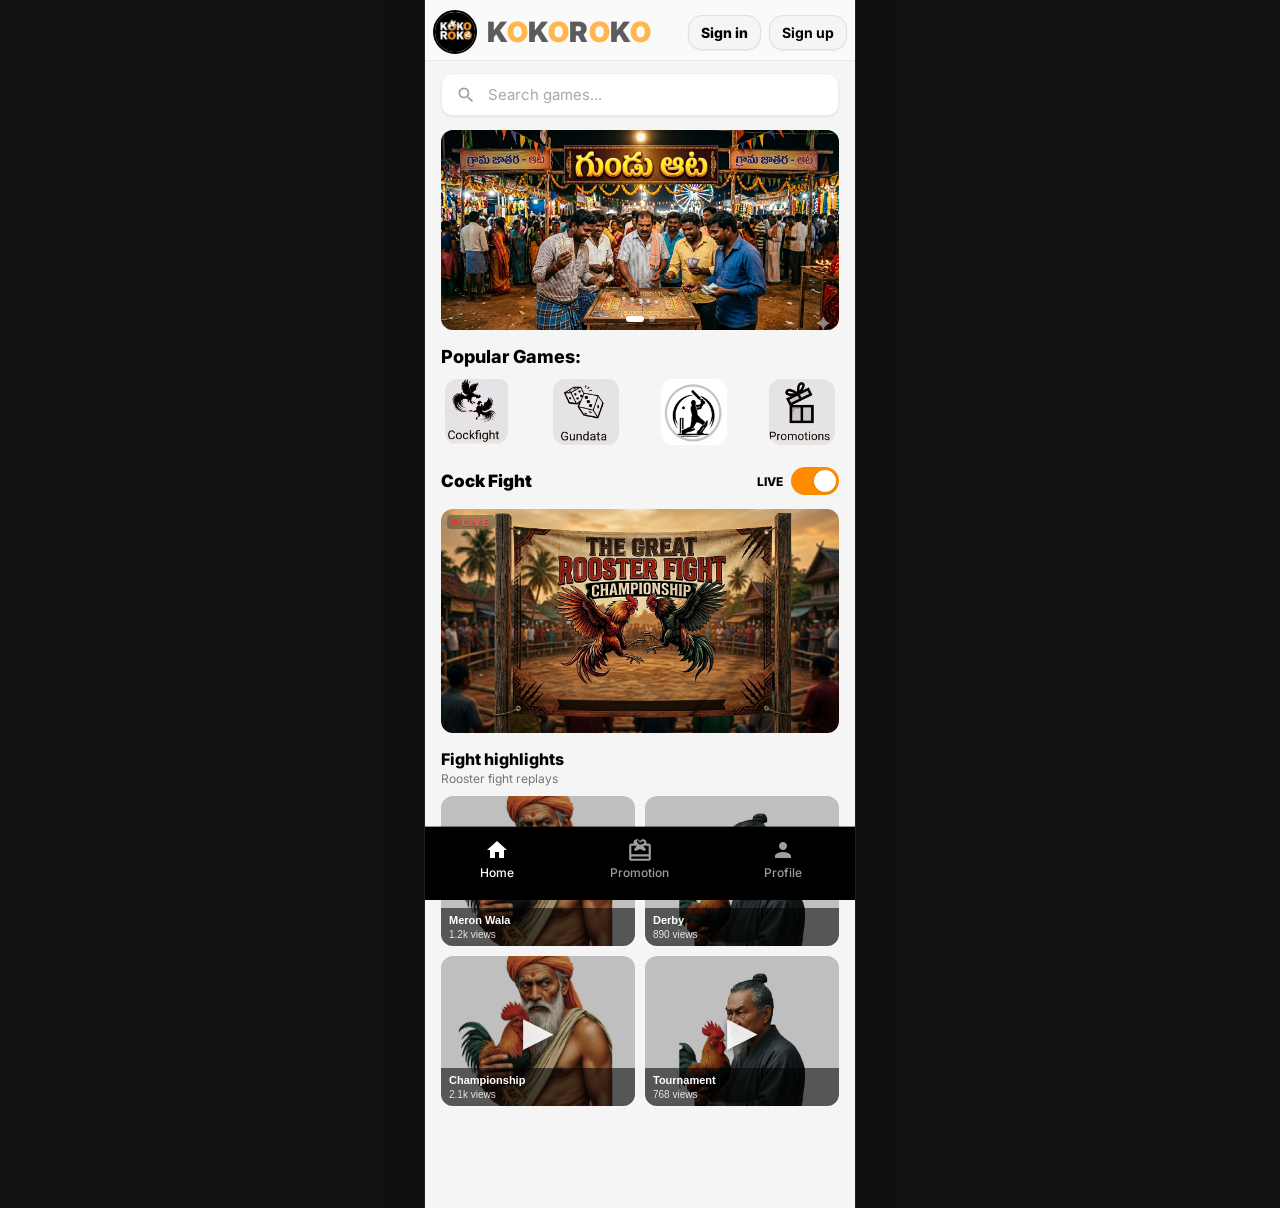
==== mweb/index.html @ 7dcb4e93 "feat: show winner congratulations with confetti for 5 mins after match ends Made-with: Cursor" ====
<!DOCTYPE html>
<html lang="en" data-tab="home" data-auth="0" data-header-wallet="0">
<head>
  <meta charset="utf-8" />
  <meta name="viewport" content="width=device-width, initial-scale=1, viewport-fit=cover" />
  <meta name="theme-color" content="#000000" />
  <title>Kokoroko</title>
  <link rel="preconnect" href="https://fonts.googleapis.com" />
  <link rel="preconnect" href="https://fonts.gstatic.com" crossorigin />
  <link href="https://fonts.googleapis.com/css2?family=Inter:wght@500;600;700;800;900&display=swap" rel="stylesheet" />
  <link rel="stylesheet" href="styles.css?v=50" /></head>
<body>
  <div class="app-frame">
    <div class="app">
      <header class="top-header" role="banner">
        <div class="top-header__row">
          <a href="#home" class="brand brand--home" data-nav="home" aria-label="Kokoroko home">
            <div class="brand__logo" aria-hidden="true">
              <img src="assets/ic_launcher.png" alt="" width="44" height="44" />
            </div>
            <span class="wordmark">
              <span class="w">K</span><span class="o">O</span><span class="w">K</span><span class="o">O</span><span class="w">R</span><span class="o">O</span><span class="w">K</span><span class="o">O</span>
            </span>
          </a>
          <div class="top-header__end">
            <a href="#wallet" class="wallet-pill" id="header-wallet-pill" data-nav="wallet" aria-label="Open wallet" hidden>
            <span class="wallet-pill__ru">₹</span><span class="wallet-pill__num" id="header-balance">0.00</span>
            <span class="wallet-pill__add" aria-hidden="true">+</span>
          </a>
            <div class="top-header__auth" id="header-auth-pills">
              <a href="#login" class="wallet-pill wallet-pill--signin" id="header-signin-pill" aria-label="Sign in">Sign in</a>
              <a href="#register" class="wallet-pill wallet-pill--signup" id="header-signup-pill" aria-label="Sign up">Sign up</a>
            </div>
          </div>
        </div>
        <div class="top-header__line"></div>
      </header>

      <main class="content" id="main-scroll">
        <input type="file" id="wallet-deposit-screenshot" accept="image/*" class="visually-hidden" hidden aria-hidden="true" />
        <input type="file" id="dep-screenshot-input" accept="image/*" class="visually-hidden" hidden aria-hidden="true" />

        <!-- Deposit flow full-page dialog -->
        <div class="dep-dialog" id="dep-dialog" hidden>
          <div class="dep-dialog__page">

            <!-- Header: back + "Payment" + timer -->
            <header class="dep-dialog__topbar">
              <button type="button" class="dep-dialog__back" id="dep-dialog-close" aria-label="Back">
                <svg viewBox="0 0 24 24" width="24" height="24" aria-hidden="true"><path fill="currentColor" d="M20 11H7.83l5.59-5.59L12 4l-8 8 8 8 1.41-1.41L7.83 13H20v-2z"/></svg>
              </button>
              <h2 class="dep-dialog__topbar-title">Payment</h2>
              <div class="dep-dialog__timer" id="dep-timer">10:00</div>
            </header>

            <div class="dep-dialog__scroll">

              <!-- Amount card -->
              <div class="dep-dialog__amount-card">
                <span class="dep-dialog__amount-label">Amount Payable</span>
              <span class="dep-dialog__amount-value" id="dep-amount-display">₹1,000</span>
            </div>

              <!-- Loading -->
              <div class="dep-dialog__loading" id="dep-loading">
                <div class="dep-dialog__spinner"></div>
                <p>Loading payment details…</p>
              </div>

              <!-- Choose Payment Method -->
              <div class="dep-dialog__section" id="dep-methods-wrap" hidden>
                <p class="dep-dialog__section-title" id="dep-methods-title">Choose payment method</p>
                <div class="dep-dialog__methods-list" id="dep-methods-row"></div>
              </div>

              <!-- Payment details (UPI / Bank) -->
              <div class="dep-dialog__card" id="dep-details-card" hidden>
                <div id="dep-upi-block" hidden>
                  <div class="dep-dialog__upi-row">
                    <div class="dep-dialog__upi-info">
                      <span class="dep-dialog__upi-label" id="dep-upi-label">UPI ID</span>
                      <span class="dep-dialog__upi-id" id="dep-upi-id"></span>
                    </div>
                    <button type="button" class="dep-dialog__copy" id="dep-copy-upi" aria-label="Copy UPI ID">Copy</button>
                  </div>
                  <div class="dep-dialog__qr-wrap" id="dep-qr-wrap" hidden>
                    <img id="dep-qr-img" class="dep-dialog__qr" src="" alt="QR Code" />
                  </div>
                </div>
                <div id="dep-bank-block" hidden>
                  <div class="dep-dialog__bank-grid" id="dep-bank-grid"></div>
                </div>
              </div>

              <!-- Upload screenshot section -->
              <div class="dep-dialog__upload-section" id="dep-upload-section" hidden>
                <div class="dep-dialog__upload-head">
                  <p class="dep-dialog__section-title">Upload Payment Screenshot</p>
                  <span class="dep-dialog__upload-hint">Max 10MB · JPG, PNG</span>
                </div>
                <button type="button" class="dep-dialog__upload-box" id="dep-upload-btn">
                  <svg viewBox="0 0 24 24" width="44" height="44" aria-hidden="true"><path fill="#bbb" d="M20 6h-2.18c.07-.31.18-.62.18-.97C18 3.35 16.65 2 15.03 2c-.98 0-1.85.49-2.38 1.24L12 4.1l-.65-.87C10.82 2.49 9.96 2 8.97 2 7.35 2 6 3.35 6 4.97c0 .35.11.66.18.97H4C2.9 5.94 2 6.84 2 7.94V19c0 1.1.9 2 2 2h16c1.1 0 2-.9 2-2V8c0-1.1-.9-2-2-2zm-5-2c.55 0 1 .45 1 1s-.45 1-1 1-1-.45-1-1 .45-1 1-1zM9 4.97c0-.55.45-1 1-1s1 .45 1 1-.45 1-1 1-1-.45-1-1zM20 19H4V8h16v11zM12 9c-1.66 0-3 1.34-3 3s1.34 3 3 3 3-1.34 3-3-1.34-3-3-3zm0 4c-.55 0-1-.45-1-1s.45-1 1-1 1 .45 1 1-.45 1-1 1z"/></svg>
                  <span class="dep-dialog__upload-box-txt">Tap to select screenshot</span>
                </button>
                <div class="dep-dialog__file-preview" id="dep-file-preview" hidden>
                  <svg viewBox="0 0 24 24" width="18" height="18" aria-hidden="true"><path fill="#22c55e" d="M9 16.17L4.83 12l-1.42 1.41L9 19 21 7l-1.41-1.41z"/></svg>
                  <span id="dep-file-name">screenshot.jpg</span>
                  <button type="button" class="dep-dialog__file-remove" id="dep-file-remove" aria-label="Remove">×</button>
                </div>
              </div>

              <div class="dep-dialog__err" id="dep-err" hidden></div>

              <div class="dep-dialog__footer">
                <button type="button" class="dep-dialog__submit" id="dep-submit-btn" disabled>
                  <span id="dep-submit-txt">Submit Payment Proof</span>
                </button>
              </div>

            </div><!-- /.dep-dialog__scroll -->
          </div>
        </div>

        <!-- Login (LoginScreen in MainActivity.kt) -->
        <div class="panel ap-auth ap-login" data-panel="login" id="login-panel" hidden>
          <div class="ap-auth__inner">
            <div class="ap-login__row4" role="img" aria-label="Game types">
              <div class="ap-head-ico">
                <img src="assets/ic_launcher.png" alt="" width="40" height="40" class="ap-head-ico__img" />
                <span class="ap-head-ico__t">Promotions</span>
              </div>
              <div class="ap-head-ico">
                <img src="assets/cockfight_banner.png" alt="" width="40" height="40" class="ap-head-ico__img" style="object-fit:cover;border-radius:6px;" />
                <span class="ap-head-ico__t">Cockfight</span>
              </div>
              <div class="ap-head-ico">
                <img src="assets/category_gunduata.jpg" alt="" width="40" height="40" class="ap-head-ico__img" />
                <span class="ap-head-ico__t">Dice Play</span>
              </div>
              <div class="ap-head-ico">
                <img src="assets/category_cricket.jpg" alt="" width="40" height="40" class="ap-head-ico__img" />
                <span class="ap-head-ico__t">Cricket</span>
              </div>
            </div>
            <div class="ap-login__body">
              <div class="ap-logo-ring">
                <img src="assets/ic_launcher.png" alt="Kokoroko" width="150" height="150" class="ap-logo-ring__img" />
              </div>
              <h1 class="ap-title">Login</h1>
              <p class="ap-sub">Enter your phone number or username and password</p>
              <form id="login-form" novalidate class="ap-form">
                <div class="ap-oft">
                  <label class="ap-oft__label" for="login-user">Phone number or Username</label>
                  <input
                    type="text"
                    id="login-user"
                    name="username"
                    class="ap-oft__input"
                    placeholder="e.g. 9876543210 or john123"
                    autocomplete="username"
                  />
                </div>
                <div class="ap-oft ap-oft--with-action">
                  <label class="ap-oft__label" for="login-pass">Password</label>
                  <div class="ap-oft__row">
                    <input
                      type="password"
                      id="login-pass"
                      name="password"
                      class="ap-oft__input ap-oft__input--flex"
                      autocomplete="current-password"
                    />
                    <button type="button" class="ap-iconbtn" id="login-pass-toggle" aria-label="Show password" title="Show password">
                      <svg class="ap-eye" width="24" height="24" viewBox="0 0 24 24" aria-hidden="true"
                        ><path
                          fill="currentColor"
                          d="M12 4.5C7 4.5 2.73 7.61 1 12c1.73 4.39 6 7.5 11 7.5s9.27-3.11 11-7.5c-1.73-4.39-6-7.5-11-7.5zM12 17c-2.76 0-5-2.24-5-5s2.24-5 5-5 5 2.24 5 5-2.24 5-5 5zm0-8c-1.66 0-3 1.34-3 3s1.34 3 3 3 3-1.34 3-3-1.34-3-3-3z"
                      /></svg>
                    </button>
                  </div>
                </div>
                <div class="ap-err" id="login-err" hidden></div>
                <button type="submit" class="ap-pill ap-pill--black" id="login-submit" aria-busy="false">
                  <span class="ap-pill__txt">Login</span>
                  <svg class="ap-pill__ar" viewBox="0 0 24 24" width="22" height="22" aria-hidden="true"
                    ><path fill="currentColor" d="M12 4l-1.41 1.41L16.17 11H4v2h12.17l-5.58 5.59L12 20l8-8-8-8z"
                  /></svg>
                </button>
              </form>
              <p class="ap-already">
                Don’t have an account?
                <a href="#register" class="ap-link">Sign up</a>
              </p>
              <p class="ap-demo-hint">Demo login (no server): <code>svs</code> / <code>svs</code></p>
            </div>
          </div>
        </div>

        <!-- Register (SignupScreen in MainActivity.kt) -->
        <div class="panel ap-auth ap-register" data-panel="register" id="register-panel" hidden>
          <div class="ap-reg-top">
            <a href="#login" class="ap-reg-top__back" aria-label="Back to login">
              <svg viewBox="0 0 24 24" width="24" height="24" aria-hidden="true"
                ><path fill="currentColor" d="M20 11H7.83l5.59-5.59L12 4l-8 8 8 8 1.41-1.41L7.83 13H20v-2z"
              /></svg>
            </a>
            <h2 class="ap-reg-top__h">Sign up</h2>
          </div>
          <div class="ap-auth__inner ap-reg-scroll">
            <div class="ap-reg-body">
              <div class="ap-logo-ring ap-logo-ring--reg">
                <img src="assets/ic_launcher.png" alt="Kokoroko" width="150" height="150" class="ap-logo-ring__img" />
              </div>
              <h1 class="ap-title ap-title--reg">Create your account</h1>
              <p class="ap-sub">Username, mobile &amp; password</p>
              <form id="register-form" novalidate class="ap-form">
                <div class="ap-oft">
                  <label class="ap-oft__label" for="reg-username">Username</label>
                  <input
                    type="text"
                    id="reg-username"
                    class="ap-oft__input"
                    placeholder="Choose a username"
                    maxlength="32"
                    autocomplete="username"
                  />
                </div>
                <div class="ap-oft">
                  <label class="ap-oft__label" for="reg-phone">Phone number</label>
                  <input
                    type="tel"
                    id="reg-phone"
                    class="ap-oft__input"
                    placeholder="10-digit mobile number"
                    inputmode="numeric"
                    autocomplete="tel"
                    maxlength="15"
                  />
                </div>
                <div class="ap-oft ap-oft--with-action">
                  <label class="ap-oft__label" for="reg-pass">Password</label>
                  <div class="ap-oft__row">
                    <input
                      type="password"
                      id="reg-pass"
                      class="ap-oft__input ap-oft__input--flex"
                      autocomplete="new-password"
                    />
                    <button type="button" class="ap-iconbtn" id="reg-pass-toggle" aria-label="Show password">
                      <svg class="ap-eye" width="24" height="24" viewBox="0 0 24 24" aria-hidden="true"
                        ><path
                          fill="currentColor"
                          d="M12 4.5C7 4.5 2.73 7.61 1 12c1.73 4.39 6 7.5 11 7.5s9.27-3.11 11-7.5c-1.73-4.39-6-7.5-11-7.5zM12 17c-2.76 0-5-2.24-5-5s2.24-5 5-5 5 2.24 5 5-2.24 5-5 5zm0-8c-1.66 0-3 1.34-3 3s1.34 3 3 3 3-1.34 3-3-1.34-3-3-3z"
                      /></svg>
                    </button>
                  </div>
                </div>
                <div class="ap-err" id="register-err" hidden></div>
                <button type="submit" class="ap-pill ap-pill--orange" id="register-submit">
                  <span class="ap-pill__txt ap-pill__txt--solo">Create account</span>
                </button>
              </form>
              <p class="ap-already ap-already--reg">
                Already have an account?
                <a href="#login" class="ap-link">Log in</a>
              </p>
            </div>
          </div>
        </div>

        <!-- Home -->
        <div class="panel panel--active" data-panel="home">
          <!-- APK download banner -->
          <a href="assets/kokoroko.apk" download="Kokoroko.apk" class="apk-banner" id="apk-banner" aria-label="Download Kokoroko for Android (APK)">
            <span class="apk-banner__icon apk-banner__icon--play" aria-hidden="true">
              <!-- Google Play mark (single-color; not Apple / iOS) -->
              <svg viewBox="0 0 24 24" width="26" height="26" aria-hidden="true">
                <path
                  fill="currentColor"
                  d="M3.609 1.814L13.792 12 3.61 22.186a.996.996 0 01-.61-.92V2.734a1 1 0 01.609-.92zm10.89 10.893l2.302 2.302-10.937 6.333 8.635-8.635zm3.199-3.198l2.807 1.626a1 1 0 010 1.73l-2.808 1.626L15.206 12l2.492-2.491zM5.864 2.658L16.8 8.99l-2.302 2.302-8.634-8.634z"
                />
              </svg>
            </span>
            <span class="apk-banner__text">
              <strong>Download Kokoroko App</strong>
              <span>Android APK — Free</span>
            </span>
            <span class="apk-banner__btn" aria-hidden="true">
              <svg viewBox="0 0 24 24" width="20" height="20"><path fill="currentColor" d="M19 9h-4V3H9v6H5l7 7 7-7zM5 18v2h14v-2H5z"/></svg>
              Install
            </span>
            <button type="button" class="apk-banner__close" id="apk-banner-close" aria-label="Dismiss">×</button>
          </a>

          <div class="search-wrap">
            <div class="search" role="search">
              <svg class="search__icon" viewBox="0 0 24 24" width="20" height="20" aria-hidden="true"><path fill="currentColor" d="M15.5 14h-.79l-.28-.27A6.47 6.47 0 0 0 16 9.5A6.5 6.5 0 1 0 9.5 16c1.61 0 3.09-.59 4.23-1.57l.27.28v.79l5 4.99L20.49 19l-4.99-5zm-6 0C7.01 14 5 11.99 5 9.5S7.01 5 9.5 5 14 7.01 14 9.5 11.99 14 9.5 14z"/></svg>
              <input type="search" class="search__input" placeholder="Search games..." enterkeyhint="search" />
              <button type="button" class="search__clear" hidden aria-label="Clear">×</button>
            </div>
          </div>

          <div class="banner" id="home-banner">
            <a class="banner__link banner__link--active" href="#gundu" data-action="gundu" data-banner-idx="0">
              <img src="assets/banner_gundu.png" alt="Gundu Ata" width="1000" height="500" class="banner__img" />
            </a>
            <a class="banner__link" href="#cockfight" data-nav="cockfight" data-banner-idx="1" aria-hidden="true" tabindex="-1">
              <img src="assets/cockfight_banner.png" alt="The Great Rooster Fight Championship" width="1000" height="500" class="banner__img" loading="lazy" />
            </a>
            <div class="banner__dots" role="tablist" aria-label="Banners">
              <span class="banner__dot banner__dot--on" role="tab" aria-selected="true" data-banner-dot="0"></span>
              <span class="banner__dot" role="tab" aria-selected="false" data-banner-dot="1"></span>
            </div>
          </div>

          <section class="section popular" aria-label="Popular games">
            <div class="section__head">
              <h2 class="section__title">Popular Games:</h2>
            </div>
            <div class="game-row">
              <a href="#cockfight" class="game-tile game-tile--cockfight" data-nav="cockfight"><img src="assets/category_cockfight.jpg" alt="Cockfight" width="70" height="70" /></a>
              <a href="#gundu" class="game-tile" data-action="gundu"><img src="assets/category_gunduata.jpg" alt="Gundata" /></a>
              <a href="#cricket" class="game-tile" data-nav=""><img src="assets/category_cricket.jpg" alt="Cricket" /></a>
              <a href="#promo" class="game-tile" data-nav="promotion"><img src="assets/category_promotions.jpg?v=2" alt="Promotions" /></a>
            </div>
          </section>

          <section class="section cock-live" aria-label="Cock fight live">
            <div class="cock-live__row">
              <span class="cock-live__title">Cock Fight</span>
              <div class="live-toggle">
                <span class="live-toggle__label">LIVE</span>
                <label class="switch">
                  <input type="checkbox" id="live-on" checked />
                  <span class="switch__slider" aria-hidden="true"></span>
                </label>
              </div>
            </div>
            <div class="live-off-msg" id="live-off" hidden>Live is off. Turn on LIVE above to see the match card.</div>
            <div class="video-card" id="live-card-wrap">
              <div class="video-card__box">
                <video
                  id="live-video"
                  class="video-card__media"
                  playsinline
                  muted
                  loop
                  preload="auto"
                  poster="assets/cockfight_banner.png"
                  disablePictureInPicture
                  tabindex="-1"
                >
                  <source src="assets/cock_fight.mp4" type="video/mp4" />
                </video>
                <div class="live-stream-badge" aria-hidden="true">
                  <span class="live-stream-badge__dot"></span>
                  <span class="live-stream-badge__text">LIVE</span>
                </div>
                <a href="#cockfight" class="video-card__hit" id="live-card-hit" aria-label="Open cock fight live"></a>
              </div>
            </div>
          </section>

          <section class="section fight-high" aria-label="Highlights">
            <h2 class="fight-high__h">Fight highlights</h2>
            <p class="fight-high__sub">Rooster fight replays</p>
            <div class="fight-high__grid">
              <button type="button" class="hen-card">
                <img src="assets/match_meron.jpg" alt="" />
                <div class="hen-card__ov"></div>
                <div class="hen-card__play" aria-hidden="true">▶</div>
                <div class="hen-card__cap">
                  <div class="hen-card__t">Meron Wala</div>
                  <div class="hen-card__v">1.2k views</div>
                </div>
              </button>
              <button type="button" class="hen-card">
                <img src="assets/match_wala.jpg" alt="" />
                <div class="hen-card__ov"></div>
                <div class="hen-card__play" aria-hidden="true">▶</div>
                <div class="hen-card__cap">
                  <div class="hen-card__t">Derby</div>
                  <div class="hen-card__v">890 views</div>
                </div>
              </button>
            </div>
            <div class="fight-high__grid">
              <button type="button" class="hen-card">
                <img src="assets/match_meron.jpg" alt="" />
                <div class="hen-card__ov"></div>
                <div class="hen-card__play" aria-hidden="true">▶</div>
                <div class="hen-card__cap">
                  <div class="hen-card__t">Championship</div>
                  <div class="hen-card__v">2.1k views</div>
                </div>
              </button>
              <button type="button" class="hen-card">
                <img src="assets/match_wala.jpg" alt="" />
                <div class="hen-card__ov"></div>
                <div class="hen-card__play" aria-hidden="true">▶</div>
                <div class="hen-card__cap">
                  <div class="hen-card__t">Tournament</div>
                  <div class="hen-card__v">768 views</div>
                </div>
              </button>
            </div>
          </section>

          <div class="spacer"></div>
        </div>

        <!-- Promotion — matches Android PromotionsScreen + PromotionCard (MainActivity) -->
        <div class="panel" data-panel="promotion" hidden>
          <div class="promo-screen">
            <div class="promo-topbar">
              <a href="#home" class="promo-topbar__back" aria-label="Back to home">
                <svg viewBox="0 0 24 24" width="24" height="24" aria-hidden="true"><path fill="currentColor" d="M20 11H7.83l5.59-5.59L12 4l-8 8 8 8 1.41-1.41L7.83 13H20v-2z"/></svg>
              </a>
              <h1 class="promo-topbar__title">PROMOTIONS</h1>
              <span class="promo-topbar__pad" aria-hidden="true"></span>
            </div>
            <div class="promo-row">
              <article class="promo-card">
                <div class="promo-card__badge">Refer 100 members</div>
                <div class="promo-card__img">
                  <img src="assets/promotion_bike.jpg" alt="" width="400" height="300" />
                </div>
                <div class="promo-card__meta">
                  <h2 class="promo-card__h">E‑Bike</h2>
                  <p>Get an e‑bike when 100 successful referrals complete signup.</p>
                </div>
              </article>
              <article class="promo-card">
                <div class="promo-card__badge">Refer 50 members</div>
                <div class="promo-card__img">
                  <img src="assets/promotion_laptop.jpg" alt="" width="400" height="300" />
                </div>
                <div class="promo-card__meta">
                  <h2 class="promo-card__h">Laptop</h2>
                  <p>Get a laptop when 50 successful referrals complete signup.</p>
                </div>
              </article>
            </div>
          </div>
        </div>

        <!-- Wallet — matches Android WalletScreen (MainActivity) -->
        <div class="panel" data-panel="wallet" id="wallet-panel" hidden>
          <div class="wallet-app" id="wallet-app-root" data-wallet-mode="deposit">
            <header class="wallet-topbar">
              <a href="#home" class="wallet-topbar__back" aria-label="Back to home">
                <svg viewBox="0 0 24 24" width="24" height="24" aria-hidden="true"><path fill="currentColor" d="M20 11H7.83l5.59-5.59L12 4l-8 8 8 8 1.41-1.41L7.83 13H20v-2z"/></svg>
              </a>
              <h1 class="wallet-topbar__title">Wallet</h1>
              <span class="wallet-topbar__pad" aria-hidden="true"></span>
            </header>
            <hr class="wallet-hr" />
            <div class="wallet-tabs" role="tablist" aria-label="Wallet mode">
              <button type="button" class="wallet-tabs__tab is-on" data-wallet-mode="deposit" id="wallet-tab-deposit" role="tab" aria-selected="true" aria-controls="wallet-panel-body">Deposit</button>
              <button type="button" class="wallet-tabs__tab" data-wallet-mode="withdrawal" id="wallet-tab-withdraw" role="tab" aria-selected="false" aria-controls="wallet-panel-body">Withdrawal</button>
            </div>
            <hr class="wallet-hr" />
            <div class="wallet-body" id="wallet-panel-body" role="tabpanel">
              <div class="wallet-top-sp"></div>
              <div class="wallet-info" id="wallet-info-banner">
                <span class="wallet-info__ic" aria-hidden="true">
                  <svg viewBox="0 0 24 24" width="18" height="18"><path fill="currentColor" d="M12 2C6.48 2 2 6.48 2 12s4.48 10 10 10 10-4.48 10-10S17.52 2 12 2zm1 15h-2v-6h2v6zm0-8h-2V7h2v2z"/></svg>
                </span>
                <p class="wallet-info__text" data-wallet-info-deposit>Minimum deposit amount is ₹100.</p>
                <p class="wallet-info__text" data-wallet-info-withdraw hidden>Withdrawal processed in 4–48 hours.</p>
              </div>
              <p class="wallet-withdrawable" data-wallet-only-withdraw hidden>
                Available for withdrawal: <span id="wallet-withdrawable-balance" class="wallet-withdrawable__num">₹0.00</span>
              </p>
              <h2 class="wallet-section-title">Select Payment Method</h2>
              <div class="wallet-pay-row">
                <button type="button" class="wallet-pay-card is-selected" data-wallet-pay="upi" aria-pressed="true">
                  <span class="wallet-pay-card__ic" aria-hidden="true">
                    <img src="assets/upi_logo.png" alt="UPI" width="52" height="28" style="object-fit:contain;" />
                  </span>
                  <span class="wallet-pay-card__t">UPI</span>
                  <span class="wallet-pay-card__sub">0% commission</span>
                </button>
                <button type="button" class="wallet-pay-card" data-wallet-pay="bank" aria-pressed="false">
                  <span class="wallet-pay-card__ic" aria-hidden="true">
                    <img src="assets/bank_logo.png" alt="Bank" width="36" height="36" style="object-fit:contain;" />
                  </span>
                  <span class="wallet-pay-card__t">Bank Account</span>
                  <span class="wallet-pay-card__sub">0% commission</span>
                </button>
              </div>
              <div class="wallet-dest" data-wallet-only-withdraw hidden>
                <h3 class="wallet-dest__h">Withdrawal destination</h3>
                <div class="wallet-dest__inner" data-wallet-dest-bank hidden>
                  <p class="wallet-dest__hint" id="wallet-saved-bank">Saved bank details load when signed in.</p>
                  <button type="button" class="wallet-outlined-btn" data-add="bank" aria-label="Add bank account">
                    <svg viewBox="0 0 24 24" width="18" height="18" aria-hidden="true"><path fill="currentColor" d="M19 13h-6v6h-2v-6H5v-2h6V5h2v6h6v2z"/></svg>
                    <span>Add bank account</span>
                  </button>
                </div>
                <div class="wallet-dest__inner" data-wallet-dest-upi hidden>
                  <p class="wallet-dest__hint" id="wallet-saved-upi">Saved UPI loads when signed in.</p>
                  <button type="button" class="wallet-outlined-btn" data-add="upi" aria-label="Add UPI ID">
                    <svg viewBox="0 0 24 24" width="18" height="18" aria-hidden="true"><path fill="currentColor" d="M19 13h-6v6h-2v-6H5v-2h6V5h2v6h6v2z"/></svg>
                    <span>Add UPI ID</span>
                  </button>
                </div>
              </div>
              <h2 class="wallet-section-title">Enter Amount</h2>
              <div class="wallet-amount-wrap">
                <label class="wallet-amount-label" for="wallet-amount-input">Amount (₹)</label>
                <input type="text" class="wallet-amount-input" id="wallet-amount-input" inputmode="numeric" autocomplete="transaction-amount" value="1000" placeholder="e.g. 500" data-placeholder-deposit="e.g. 500" data-placeholder-withdraw="e.g. 200" />
              </div>
              <div class="wallet-chips" id="wallet-chips" data-wallet-chips>
                <button type="button" class="wallet-chip" data-amt="500">₹500</button>
                <button type="button" class="wallet-chip is-on" data-amt="1000">₹1000</button>
                <button type="button" class="wallet-chip" data-amt="2000">₹2000</button>
                <button type="button" class="wallet-chip" data-amt="5000">₹5000</button>
                <button type="button" class="wallet-chip" data-amt="10000">₹10000</button>
              </div>
              <div class="wallet-howto">
                <span class="wallet-howto__q" data-wallet-howto-q>How to Deposit</span>
                <span class="wallet-howto__pill">
                  <svg viewBox="0 0 24 24" width="18" height="18" aria-hidden="true"><path fill="currentColor" d="M10 16.5l6-4.5-6-4.5v9zM12 2C6.48 2 2 6.48 2 12s4.48 10 10 10 10-4.48 10-10S17.52 2 12 2zm0 18c-4.41 0-8-3.59-8-8s3.59-8 8-8 8 3.59 8 8-3.59 8-8 8z"/></svg>
                  Watch Tutorial
                </span>
              </div>
              <div class="wallet-cta" id="wallet-cta-deposit-block">
                <button type="button" class="wallet-btn wallet-btn--deposit" id="wallet-btn-deposit">
                  Proceed to Deposit
                  <svg viewBox="0 0 24 24" width="20" height="20" aria-hidden="true"><path fill="currentColor" d="M12 4l-1.41 1.41L16.17 11H4v2h12.17l-5.58 5.59L12 20l8-8z"/></svg>
                </button>
              </div>
              <div class="wallet-cta" id="wallet-cta-withdraw-block" hidden>
                <button type="button" class="wallet-btn wallet-btn--withdraw" id="wallet-btn-withdraw">Request Withdrawal</button>
              </div>
            </div>
          </div>
        </div>

        <!-- Cock Fight live (CockFightLiveScreen) — full screen, no bottom nav -->
        <div class="panel cockfight-app" data-panel="cockfight" id="cockfight-panel" hidden>
          <div class="cockfight-scroll" id="cockfight-scroll">
            <div class="cockfight-marquee" aria-hidden="true">
              <div class="cockfight-marquee__track">
                <p class="cockfight-marquee__text">Deposit now and get ₹500 bonus on your first deposit! &nbsp; Limited time — deposit and get ₹500 bonus on your first deposit! &nbsp;</p>
                <p class="cockfight-marquee__text">Deposit now and get ₹500 bonus on your first deposit! &nbsp; Limited time — deposit and get ₹500 bonus on your first deposit! &nbsp;</p>
              </div>
            </div>
            <!-- Video — clean, no overlaid cards -->
            <div class="cockfight-stream">
              <div class="cockfight-stream__box">
                <video
                  id="cockfight-video"
                  class="cockfight-stream__video"
                  playsinline
                  muted
                  preload="none"
                  disablePictureInPicture
                  tabindex="-1"
                  data-cockfight-live="1"
                ></video>
                <div class="live-stream-badge live-stream-badge--cockfight" aria-hidden="true">
                  <span class="live-stream-badge__dot"></span>
                  <span class="live-stream-badge__text">LIVE</span>
                </div>
                <button type="button" class="cockfight-stream__max" id="cockfight-video-max" aria-label="Maximize video" title="Full screen">
                  <svg viewBox="0 0 24 24" width="22" height="22" aria-hidden="true"><path fill="currentColor" d="M7 14H5v5h5v-2H7v-3zm-2-4h2V7h3V5H5v5zm12 7h-3v2h5v-5h-2v3zM14 5v2h3v3h2V5h-5z"/></svg>
                </button>

                <!-- Match countdown overlay -->
                <div class="cf-countdown" id="cf-countdown" hidden>
                  <div class="cf-countdown__bg"></div>
                  <div class="cf-countdown__content">
                    <div class="cf-countdown__vs">
                      <span class="cf-countdown__rooster cf-countdown__rooster--l">🐓</span>
                      <span class="cf-countdown__vs-text">VS</span>
                      <span class="cf-countdown__rooster cf-countdown__rooster--r">🐓</span>
                    </div>
                    <p class="cf-countdown__label">Next match starts in</p>
                    <div class="cf-countdown__timer" id="cf-countdown-timer">00:00</div>
                    <p class="cf-countdown__sub">Get ready to place your bets!</p>
                  </div>
                </div>

                <!-- Winner congratulations overlay -->
                <div class="cf-winner" id="cf-winner" hidden>
                  <div class="cf-winner__bg"></div>
                  <canvas class="cf-winner__confetti" id="cf-confetti"></canvas>
                  <div class="cf-winner__content">
                    <div class="cf-winner__trophy">🏆</div>
                    <p class="cf-winner__title">Match Result</p>
                    <div class="cf-winner__name" id="cf-winner-name">Meron Wins!</div>
                    <div class="cf-winner__badge" id="cf-winner-badge"></div>
                    <p class="cf-winner__sub">Congratulations to all winners!</p>
                    <div class="cf-winner__timer-row">
                      <span class="cf-winner__dot"></span>
                      <span id="cf-winner-countdown">5:00</span>
                    </div>
                  </div>
                </div>
              </div>
            </div>

            <!-- Meron VS Wala bar -->
            <div class="cock-vs-bar" aria-hidden="true">
              <span class="cock-vs-bar__side cock-vs-bar__side--meron">Meron</span>
              <span class="cock-vs-bar__vs">VS</span>
              <span class="cock-vs-bar__side cock-vs-bar__side--wala">Wala</span>
            </div>

            <!-- Bet cards — always visible below video -->
            <div class="cock-cards-row" id="cockfight-side-bar" role="group" aria-label="Pick Meron, Draw, or Wala to bet">
              <button type="button" class="cockfight-side-btn cockfight-side-btn--meron is-selected" data-cf-side="Meron" data-cf-display="Meron" data-cf-odd="1.90" aria-pressed="true">
                <span class="cockfight-side-btn__odd">1.90X</span>
                <span class="cockfight-side-btn__lab">Meron</span>
              </button>
              <button type="button" class="cockfight-side-btn cockfight-side-btn--draw" data-cf-side="Draw" data-cf-display="Draw" data-cf-odd="4.46" aria-pressed="false">
                <span class="cockfight-side-btn__odd">4.46X</span>
                <span class="cockfight-side-btn__lab">Draw</span>
              </button>
              <button type="button" class="cockfight-side-btn cockfight-side-btn--green" data-cf-side="Wala" data-cf-display="Wala" data-cf-odd="1.92" aria-pressed="false">
                <span class="cockfight-side-btn__odd">1.92X</span>
                <span class="cockfight-side-btn__lab">Wala</span>
              </button>
            </div>

            <!-- Chip selector — always visible -->
            <div class="cock-chips-wrap">
              <div class="cock-chips" id="cock-chips" role="group" aria-label="Bet amount">
                <button type="button" class="cock-chip" data-amt="50">50</button>
                <button type="button" class="cock-chip is-on" data-amt="100">100</button>
                <button type="button" class="cock-chip" data-amt="200">200</button>
                <button type="button" class="cock-chip" data-amt="300">300</button>
                <button type="button" class="cock-chip" data-amt="500">500</button>
                <button type="button" class="cock-chip" data-amt="1000">1000</button>
                <button type="button" class="cock-chip" data-amt="2500">2500</button>
                <button type="button" class="cock-chip" data-amt="5000">5000</button>
              </div>
            </div>
          </div>

          <!-- Bottom dock: settings + history + Place Bet + wallet -->
          <div class="cockfight-dock" id="cockfight-dock">
            <div class="cock-bbar">
              <div class="cock-bbar__icons">
                <a href="#profile" class="cock-bicon" data-nav="profile" title="Settings" aria-label="Settings">
                  <svg viewBox="0 0 24 24" width="22" height="22" aria-hidden="true"><path fill="currentColor" d="M19.14 12.94c.04-.3.06-.62.06-.94 0-.32-.02-.64-.07-.94l2.03-1.58a.5.5 0 0 0 .12-.64l-1.92-3.32a.488.488 0 0 0-.6-.22l-2.39.96a7.3 7.3 0 0 0-1.64-.95l-.36-2.54a.484.484 0 0 0-.5-.42h-3.84c-.24 0-.44.18-.5.42l-.36 2.54c-.6.25-1.16.55-1.64.95l-2.4-.97a.496.496 0 0 0-.6.22L2.46 8.4c-.14.2-.1.5.1.64l2.02 1.59c-.05.3-.08.63-.08.95s.02.64.08.95l-2.02 1.6a.5.5 0 0 0-.12.64l1.92 3.3c.12.22.38.3.6.2l2.4-.98c.48.4 1.04.7 1.64.95l.36 2.54c.05.24.25.42.5.42h3.84c.24 0 .45-.18.5-.42l.36-2.54c.6-.25 1.16-.55 1.64-.95l2.4.98c.22.1.48.02.6-.2l1.92-3.3c.12-.22.1-.5-.1-.64l-2-1.6zM12 15.5A3.5 3.5 0 0 1 8.5 12 3.5 3.5 0 0 1 12 8.5a3.5 3.5 0 0 1 3.5 3.5 3.5 3.5 0 0 1-3.5 3.5z"/></svg>
                </a>
                <button type="button" class="cock-bicon" id="cock-open-history" title="Bet history" aria-label="Bet history">
                  <svg viewBox="0 0 24 24" width="22" height="22" aria-hidden="true"><path fill="currentColor" d="M13 3a9 9 0 0 0-9 9H1l3.9 3.9.1.1L9 12H6a7 7 0 1 1 1.5 4.2L6.2 19A9 9 0 1 0 13 3zm-1 5v5l4.3 2.5.7-1.2-4-2.3V8z"/></svg>
                </button>
              </div>
              <button type="button" class="cock-place" id="cock-place-btn">
                <svg viewBox="0 0 24 24" width="20" height="20" aria-hidden="true"><path fill="currentColor" d="M9 16.2L4.8 12l-1.4 1.4L9 19 21 7l-1.4-1.4L9 16.2z"/></svg>
                <span>Place Bet…</span>
              </button>
              <a href="#wallet" class="cock-bicon cock-bicon--end" data-nav="wallet" title="Wallet" aria-label="Wallet">
                <svg viewBox="0 0 24 24" width="22" height="22" aria-hidden="true"><path fill="currentColor" d="M21 18v1c0 1.1-.9 2-2 2H5a2 2 0 0 1-2-2V5c0-1.1.9-2 2-2h14a2 2 0 0 1 2 2v1h-9a2 2 0 0 0-2 2v8a2 2 0 0 0 2 2h9zm-9-2h2v-2h-2v2zm0-3h2v-2h-2v2zm0-3h2V8h-2v2z"/></svg>
              </a>
            </div>
          </div>

          <!-- Bet history sheet -->
          <div class="cf-bet-sheet" id="cf-bet-sheet-main" hidden>
            <button type="button" class="cf-bet-sheet__backdrop" id="cf-bet-sheet-main-bd" tabindex="-1" aria-label="Close"></button>
            <div class="cf-bet-sheet__panel" role="dialog" aria-modal="true" aria-labelledby="cf-bet-sheet-main-title">
              <div class="cf-bet-sheet__grab" aria-hidden="true"></div>
              <div class="cf-bet-sheet__head">
                <h3 class="cf-bet-sheet__title" id="cf-bet-sheet-main-title">Bet placed</h3>
                <button type="button" class="cf-bet-sheet__x" id="cf-bet-sheet-main-close" aria-label="Close">×</button>
              </div>
            </div>
          </div>
        </div>

        <!-- Gundata LIVE (GundataLiveScreen) — no bottom nav; matches APK: top bar, promo strip, video, Live/Virtual, dice grid, chips, action bar, last results -->
        <div class="panel gundu-app" data-panel="gundu" id="gundu-panel" hidden>
          <div class="gundu-chrome">
            <div class="gundu-stripe" aria-hidden="true"></div>
            <div class="gundu-promo" aria-hidden="true">
              <div class="gundu-promo__track">
                <p class="gundu-promo__text">
                  Deposit ₹500 and get ₹500 bonus on your first deposit! &nbsp; Your first-deposit bonus — limited time. &nbsp; Deposit ₹500
                  and get ₹500 bonus on your first deposit! &nbsp;
                </p>
                <p class="gundu-promo__text">
                  Deposit ₹500 and get ₹500 bonus on your first deposit! &nbsp; Your first-deposit bonus — limited time. &nbsp; Deposit ₹500
                  and get ₹500 bonus on your first deposit! &nbsp;
                </p>
              </div>
            </div>
            <div class="gundu-stream" id="gundu-stream-box">
              <div class="gundu-stream__inner">
                <video
                  id="gundu-video"
                  class="gundu-stream__video"
                  playsinline
                  muted
                  loop
                  preload="metadata"
                  poster="assets/banner_gundu.png"
                >
                  <source src="assets/gunduata_live.mp4" type="video/mp4" />
                </video>
                <p class="gundu-stream__fs-ph" aria-hidden="true">Playing fullscreen</p>
                <div class="gundu-livecap">
                  <span class="gundu-livecap__dot" aria-hidden="true"></span>
                  <span>Live</span>
                </div>
                <button type="button" class="gundu-fs" id="gundu-fs-open" aria-label="Fullscreen">
                  <span class="gundu-fs__circle">
                    <svg viewBox="0 0 24 24" width="22" height="22" aria-hidden="true"><path fill="currentColor" d="M7 14H5v5h5v-2H7v-3zm-2-4h2V7h3V5H5v5zm12 7h-3v2h5v-5h-2v3zM14 5v2h3v3h2V5h-5z"/></svg>
                  </span>
                </button>
              </div>
            </div>
            <div class="gundu-pills" role="tablist" aria-label="Game mode">
              <button type="button" class="gundu-pill is-on" data-gundu-region="0" data-gundu-pill="live" role="tab" aria-pressed="true" id="gundu-tab-live">
                <span class="gundu-pill__caret" aria-hidden="true"></span>
                <span class="gundu-pill__lbl">Live</span>
              </button>
              <button type="button" class="gundu-pill" data-gundu-region="1" data-gundu-pill="virt" role="tab" aria-pressed="false" id="gundu-tab-virt">
                <span class="gundu-pill__caret" aria-hidden="true"></span>
                <span class="gundu-pill__lbl">Virtual</span>
              </button>
            </div>
          </div>
          <div class="gundu-body" id="gundu-scroll">
            <div class="gundu-grid" role="group" aria-label="Dice 1 to 6">
              <button type="button" class="gundu-dice" data-gundu-face="1" aria-pressed="false">
                <span class="gundu-dice__num">1</span>
                <div class="gundu-dice__main">
                  <div class="gundu-pip" data-p="1" aria-hidden="true">
                    <b></b><b></b><b></b><b></b><b></b><b></b><b></b><b></b><b></b>
                  </div>
                  <span class="gundu-dice__stake" hidden>0</span>
                </div>
                <span class="gundu-dice__word">One</span>
              </button>
              <button type="button" class="gundu-dice" data-gundu-face="2">
                <span class="gundu-dice__num">2</span>
                <div class="gundu-dice__main">
                  <div class="gundu-pip" data-p="2" aria-hidden="true">
                    <b></b><b></b><b></b><b></b><b></b><b></b><b></b><b></b><b></b>
                  </div>
                  <span class="gundu-dice__stake" hidden>0</span>
                </div>
                <span class="gundu-dice__word">Two</span>
              </button>
              <button type="button" class="gundu-dice" data-gundu-face="3">
                <span class="gundu-dice__num">3</span>
                <div class="gundu-dice__main">
                  <div class="gundu-pip" data-p="3" aria-hidden="true">
                    <b></b><b></b><b></b><b></b><b></b><b></b><b></b><b></b><b></b>
                  </div>
                  <span class="gundu-dice__stake" hidden>0</span>
                </div>
                <span class="gundu-dice__word">Three</span>
              </button>
              <button type="button" class="gundu-dice" data-gundu-face="4">
                <span class="gundu-dice__num">4</span>
                <div class="gundu-dice__main">
                  <div class="gundu-pip" data-p="4" aria-hidden="true">
                    <b></b><b></b><b></b><b></b><b></b><b></b><b></b><b></b><b></b>
                  </div>
                  <span class="gundu-dice__stake" hidden>0</span>
                </div>
                <span class="gundu-dice__word">Four</span>
              </button>
              <button type="button" class="gundu-dice" data-gundu-face="5">
                <span class="gundu-dice__num">5</span>
                <div class="gundu-dice__main">
                  <div class="gundu-pip" data-p="5" aria-hidden="true">
                    <b></b><b></b><b></b><b></b><b></b><b></b><b></b><b></b><b></b>
                  </div>
                  <span class="gundu-dice__stake" hidden>0</span>
                </div>
                <span class="gundu-dice__word">Five</span>
              </button>
              <button type="button" class="gundu-dice" data-gundu-face="6">
                <span class="gundu-dice__num">6</span>
                <div class="gundu-dice__main">
                  <div class="gundu-pip" data-p="6" aria-hidden="true">
                    <b></b><b></b><b></b><b></b><b></b><b></b><b></b><b></b><b></b>
                  </div>
                  <span class="gundu-dice__stake" hidden>0</span>
                </div>
                <span class="gundu-dice__word">Six</span>
              </button>
            </div>
            <div class="gundu-chips" id="gundu-chips" role="group" aria-label="Chip value">
              <button type="button" class="gundu-chip is-on" data-amt="100">100</button>
              <button type="button" class="gundu-chip" data-amt="200">200</button>
              <button type="button" class="gundu-chip" data-amt="300">300</button>
              <button type="button" class="gundu-chip" data-amt="500">500</button>
              <button type="button" class="gundu-chip" data-amt="800">800</button>
              <button type="button" class="gundu-chip" data-amt="1000">1000</button>
            </div>
            <div class="gundu-action">
              <button type="button" class="gundu-sqicon" id="gundu-open-bet-history" title="Bet history" aria-label="Bet history">
                <svg viewBox="0 0 24 24" width="24" height="24" aria-hidden="true">
                  <path
                    fill="currentColor"
                    d="M19 3H5c-1.1 0-2 .9-2 2v14c0 1.1.9 2 2 2h14c1.1 0 2-.9 2-2V5c0-1.1-.9-2-2-2zM9 17H7v-7h2v7zm4 0h-2V7h2v10zm4 0h-2v-4h2v4z"
                  />
                </svg>
              </button>
              <button type="button" class="gundu-sqicon" id="gundu-undo" title="Undo last bet" aria-label="Undo last bet" disabled>
                <svg viewBox="0 0 24 24" width="24" height="24" aria-hidden="true">
                  <path fill="currentColor" d="M17.65 6.35A7.95 7.95 0 0 0 12 4c-4.42 0-7.99 3.58-7.99 8s3.57 8 7.99 8c3.73 0 6.84-2.55 7.73-6h-2.08A5.99 5.99 0 0 1 12 18c-3.31 0-6-2.69-6-6s2.69-6 6-6c1.66 0 3.14.69 4.22 1.78L13 11h7V4l-2.35 2.35z" />
                </svg>
              </button>
              <button type="button" class="gundu-place" id="gundu-place-btn" disabled>PLACE BET</button>
              <a href="#wallet" class="gundu-sqicon gundu-sqicon--link" data-nav="wallet" title="Wallet" aria-label="Wallet">
                <svg viewBox="0 0 24 24" width="24" height="24" aria-hidden="true">
                  <path
                    fill="currentColor"
                    d="M18 4H6C4.9 4 4 4.9 4 6v12c0 1.1.9 2 2 2h12c1.1 0 2-.9 2-2V6c0-1.1-.9-2-2-2zm0 14H6v-1h12v1zm-3-3H9v-1h6v1zm0-3H9V9h6v3zm-6-3V6h3v2H9v1z"
                  />
                </svg>
              </a>
            </div>
            <h2 class="gundu-last-h">Last round results</h2>
            <div class="gundu-lastwrap">
              <div class="gundu-lastscroll" id="gundu-last-inner"></div>
            </div>
          </div>
          <div class="gundu-fsdialog" id="gundu-fullscreen" hidden>
            <video id="gundu-video-fs" class="gundu-fsdialog__video" playsinline loop preload="metadata" poster="assets/banner_gundu.png"></video>
            <button type="button" class="gundu-fsdialog__close" id="gundu-fs-close" aria-label="Exit fullscreen">×</button>
          </div>
          <div class="gundu-virt" id="gundu-virt" hidden>
            <div class="gundu-virt__backdrop" id="gundu-virt-backdrop" aria-hidden="true"></div>
            <div class="gundu-virt__sheet" role="dialog" aria-label="Virtual Gundata">
              <div class="gundu-virt__bar">
                <span>Virtual</span>
                <button type="button" class="gundu-virt__x" id="gundu-virt-close" aria-label="Close">×</button>
              </div>
              <iframe class="gundu-virt__frame" id="gundu-virt-frame" title="Gunduata virtual game" loading="lazy"></iframe>
            </div>
          </div>
          <div class="gundu-bet-history" id="gundu-bet-history" hidden>
            <div class="gundu-bet-history__backdrop" id="gundu-bet-history-backdrop"></div>
            <div class="gundu-bet-history__panel" role="dialog" aria-label="Bet history">
              <div class="gundu-bet-history__head">
                <h2 class="gundu-bet-history__title">Your bets</h2>
                <button type="button" class="gundu-bet-history__x" id="gundu-bet-history-close" aria-label="Close">×</button>
              </div>
              <p class="gundu-bet-history__sub" id="gundu-bet-history-empty">Loading…</p>
              <ul class="gundu-bet-history__list" id="gundu-bet-history-list" hidden></ul>
            </div>
          </div>
        </div>

        <!-- Profile & Settings — layout matches Android ProfileScreen (MainActivity.kt): top bar, banner, SectionHeader, ProfileMenuItem rows, Divider, Contact list, Log out Surface -->
        <div class="panel" data-panel="profile" id="profile-panel" hidden>
          <!-- Main list -->
          <div class="profile-subview" data-profile-sub="main">
            <div class="profile-topbar">
              <a href="#home" class="profile-topbar__iconbtn" aria-label="Back to home">
                <svg viewBox="0 0 24 24" width="24" height="24" aria-hidden="true"><path fill="currentColor" d="M20 11H7.83l5.59-5.59L12 4l-8 8 8 8 1.41-1.41L7.83 13H20v-2z"/></svg>
              </a>
              <h2 class="profile-topbar__title">Profile &amp; Settings</h2>
              <div class="profile-topbar__lock" aria-hidden="true" title="">
                <svg viewBox="0 0 24 24" width="20" height="20"><path fill="currentColor" d="M18 8h-1V6c0-2.76-2.24-5-5-5S7 3.24 7 6v2H6c-1.1 0-2 .9-2 2v10c0 1.1.9 2 2 2h12c1.1 0 2-.9 2-2V10c0-1.1-.9-2-2-2zm-6 9c-1.1 0-2-.9-2-2s.9-2 2-2 2 .9 2 2-.9 2-2 2zm3.1-9H8.9V6c0-1.71 1.39-3.1 3.1-3.1 1.71 0 3.1 1.39 3.1 3.1v2z"/></svg>
              </div>
            </div>
            <div class="profile-banner">
              <img src="assets/profile_top.jpg" alt="" class="profile-banner__img" width="800" height="400" />
            </div>
            <p class="profile-section__h">Settings:</p>
            <button type="button" class="profile-menu__row" data-open-profile="details">
              <span class="profile-menu__ic"><svg viewBox="0 0 24 24" width="32" height="32" aria-hidden="true"><path fill="currentColor" d="M12 12c2.21 0 4-1.79 4-4s-1.79-4-4-4-4 1.79-4 4 1.79 4 4 4zm0 2c-2.67 0-8 1.34-8 4v2h16v-2c0-2.66-5.33-4-8-4z"/></svg></span>
              <span class="profile-menu__label">Profile</span>
              <svg class="profile-menu__chev" viewBox="0 0 24 24" width="24" height="24" aria-hidden="true"><path fill="currentColor" d="M10 6L8.59 7.41 13.17 12l-4.58 4.59L10 18l6-6z"/></svg>
            </button>
            <button type="button" class="profile-menu__row" data-open-profile="referral">
              <span class="profile-menu__ic"><svg viewBox="0 0 24 24" width="32" height="32" aria-hidden="true"><path fill="currentColor" d="M18 16.08c-.76 0-1.44.3-1.96.77L8.91 12.7c.05-.23.09-.46.09-.7s-.04-.47-.09-.7l7.05-4.11c.54.5 1.25.81 2.04.81 1.66 0 3-1.34 3-3s-1.34-3-3-3-3 1.34-3 3c0 .24.04.47.09.7L8.04 9.81C7.5 9.31 6.79 9 6 9c-1.66 0-3 1.34-3 3s1.34 3 3 3c.79 0 1.5-.31 2.04-.81l7.12 4.16c-.05.21-.08.43-.08.65 0 1.61 1.31 2.92 2.92 2.92s2.92-1.31 2.92-2.92-1.31-2.92-2.92-2.92z"/></svg></span>
              <span class="profile-menu__label">Referral &amp; Earn</span>
              <svg class="profile-menu__chev" viewBox="0 0 24 24" width="24" height="24" aria-hidden="true"><path fill="currentColor" d="M10 6L8.59 7.41 13.17 12l-4.58 4.59L10 18l6-6z"/></svg>
            </button>
            <button type="button" class="profile-menu__row" data-open-profile="transactions">
              <span class="profile-menu__ic"><svg viewBox="0 0 24 24" width="32" height="32" aria-hidden="true"><path fill="currentColor" d="M20 4H4c-1.11 0-2 .89-2 2v12c0 1.11.89 2 2 2h16c1.11 0 2-.89 2-2V6c0-1.11-.89-2-2-2zm0 14H4v-6h16v6zm0-10H4V6h16v2z"/></svg></span>
              <span class="profile-menu__label">Transaction Records</span>
              <svg class="profile-menu__chev" viewBox="0 0 24 24" width="24" height="24" aria-hidden="true"><path fill="currentColor" d="M10 6L8.59 7.41 13.17 12l-4.58 4.59L10 18l6-6z"/></svg>
            </button>            <hr class="profile-divider" />
            <p class="profile-section__h">Contact / Support:</p>
            <a class="profile-menu__row profile-menu__row--link" id="profile-link-wa" href="https://wa.me/9182351381" target="_blank" rel="noopener noreferrer">
              <span class="profile-menu__ic profile-menu__ic--wa"><svg viewBox="0 0 24 24" width="32" height="32" aria-hidden="true"><path fill="currentColor" d="M20 2H4c-1.1 0-2 .9-2 2L2 22l4-4h14c1.1 0 2-.9 2-2V4c0-1.1-.9-2-2-2zM6 9h12v2H6V9zm0 3h8v2H6v-2z"/></svg></span>
              <span class="profile-menu__label">Whatsapp</span>
              <svg class="profile-menu__chev" viewBox="0 0 24 24" width="24" height="24" aria-hidden="true"><path fill="currentColor" d="M10 6L8.59 7.41 13.17 12l-4.58 4.59L10 18l6-6z"/></svg>
            </a>
            <a class="profile-menu__row profile-menu__row--link" id="profile-link-tg" href="https://t.me/telegram" target="_blank" rel="noopener noreferrer">
              <span class="profile-menu__ic profile-menu__ic--tg"><svg viewBox="0 0 24 24" width="32" height="32" aria-hidden="true"><path fill="currentColor" d="M2.01 21L23 12 2.01 3 2 10l15 2-15 2z"/></svg></span>
              <span class="profile-menu__label">Telegram</span>
              <svg class="profile-menu__chev" viewBox="0 0 24 24" width="24" height="24" aria-hidden="true"><path fill="currentColor" d="M10 6L8.59 7.41 13.17 12l-4.58 4.59L10 18l6-6z"/></svg>
            </a>
            <a class="profile-menu__row profile-menu__row--link" id="profile-link-fb" href="https://www.facebook.com/" target="_blank" rel="noopener noreferrer">
              <span class="profile-menu__ic profile-menu__ic--fb"><svg viewBox="0 0 24 24" width="32" height="32" aria-hidden="true"><path fill="currentColor" d="M24 12.07C24 5.4 18.63 0 12 0S0 5.4 0 12.07C0 18.1 4.39 22.1 10.12 24v-8.45H7.08v-3.5h3.04V9.36c0-3.04 1.8-4.72 4.59-4.72 1.32 0 2.7.24 2.7.24v2.98h-1.52c-1.5 0-1.96.93-1.96 1.89v2.28h3.32l-.53 3.5h-2.8V24C19.62 22.1 24 18.1 24 12.07z"/></svg></span>
              <span class="profile-menu__label">Facebook</span>
              <svg class="profile-menu__chev" viewBox="0 0 24 24" width="24" height="24" aria-hidden="true"><path fill="currentColor" d="M10 6L8.59 7.41 13.17 12l-4.58 4.59L10 18l6-6z"/></svg>
            </a>
            <a class="profile-menu__row profile-menu__row--link" id="profile-link-ig" href="https://www.instagram.com/" target="_blank" rel="noopener noreferrer">
              <span class="profile-menu__ic profile-menu__ic--img"><img src="assets/social_instagram.png" width="32" height="32" alt="" /></span>
              <span class="profile-menu__label">Instagram</span>
              <svg class="profile-menu__chev" viewBox="0 0 24 24" width="24" height="24" aria-hidden="true"><path fill="currentColor" d="M10 6L8.59 7.41 13.17 12l-4.58 4.59L10 18l6-6z"/></svg>
            </a>
            <a class="profile-menu__row profile-menu__row--link" id="profile-link-yt" href="https://www.youtube.com/" target="_blank" rel="noopener noreferrer">
              <span class="profile-menu__ic profile-menu__ic--img"><img src="assets/social_youtube.png" width="32" height="32" alt="" /></span>
              <span class="profile-menu__label">Youtube</span>
              <svg class="profile-menu__chev" viewBox="0 0 24 24" width="24" height="24" aria-hidden="true"><path fill="currentColor" d="M10 6L8.59 7.41 13.17 12l-4.58 4.59L10 18l6-6z"/></svg>
            </a>
            <div class="profile-logout-wrap">
              <button type="button" class="profile-logout" id="profile-logout-btn">
                <span>Log out</span>
                <!-- Material Icons PowerSettingsNew -->
                <svg viewBox="0 0 24 24" width="24" height="24" aria-hidden="true"><path fill="currentColor" d="M13 3h-2v10h2V3zm4.83 2.17l-1.42 1.42C17.99 7.86 19 9.81 19 12c0 3.87-3.13 7-7 7s-7-3.13-7-7c0-2.19 1.01-4.14 2.58-5.42L6.17 5.17C4.23 6.83 3 9.26 3 12c0 4.97 4.03 9 9 9s9-4.03 9-9c0-2.74-1.23-5.17-3.17-6.83z"/></svg>
              </button>
            </div>
          </div>

          <!-- Profile details (form — matches app; static on web) -->
          <div class="profile-subview" data-profile-sub="details" hidden>
            <div class="profile-topbar">
              <button type="button" class="profile-topbar__iconbtn" data-profile-back="main" aria-label="Back">
                <svg viewBox="0 0 24 24" width="24" height="24" aria-hidden="true"><path fill="currentColor" d="M20 11H7.83l5.59-5.59L12 4l-8 8 8 8 1.41-1.41L7.83 13H20v-2z"/></svg>
              </button>
              <h2 class="profile-topbar__title profile-topbar__title--medium">Profile</h2>
              <a href="#home" class="profile-topbar__home" aria-label="Home">
                <svg viewBox="0 0 24 24" width="22" height="22" aria-hidden="true"><path fill="currentColor" d="M10 20v-6h4v6h5v-8h3L12 3 2 12h3v8z"/></svg>
              </a>
            </div>
            <div class="profile-form">
              <p class="profile-form__note" id="profile-form-hint">Edit your details. Web preview is local only.</p>
              <label class="profile-field">
                <span class="profile-field__l">Username</span>
                <input type="text" class="profile-field__i" id="pf-username" name="username" autocomplete="username" value="KokorokoUser" />
              </label>
              <label class="profile-field">
                <span class="profile-field__l">Phone Number</span>
                <input type="tel" class="profile-field__i" id="pf-phone" name="phone" autocomplete="tel" value="" placeholder="+91 …" />
              </label>
              <label class="profile-field">
                <span class="profile-field__l">Email</span>
                <input type="email" class="profile-field__i" id="pf-email" name="email" autocomplete="email" value="" placeholder="name@email.com" />
              </label>
              <p class="profile-gender__h">Gender</p>
              <div class="profile-gender" role="radiogroup" aria-label="Gender">
                <label class="profile-gender__opt"><input type="radio" name="gender" value="Male" checked /> <span>Male</span></label>
                <label class="profile-gender__opt"><input type="radio" name="gender" value="Female" /> <span>Female</span></label>
                <label class="profile-gender__opt"><input type="radio" name="gender" value="Other" /> <span>Other</span></label>
              </div>
              <button type="button" class="profile-updatebtn" id="profile-update-btn">
                <span>Update Details</span>
                <svg viewBox="0 0 24 24" width="20" height="20" aria-hidden="true"><path fill="currentColor" d="M12 4l-1.41 1.41L16.17 11H4v2h12.17l-5.58 5.59L12 20l8-8z"/></svg>
              </button>
            </div>
          </div>

          <!-- Referral &amp; Earn (simplified) -->
          <div class="profile-subview" data-profile-sub="referral" hidden>
            <div class="profile-topbar">
              <button type="button" class="profile-topbar__iconbtn" data-profile-back="main" aria-label="Back">
                <svg viewBox="0 0 24 24" width="24" height="24" aria-hidden="true"><path fill="currentColor" d="M20 11H7.83l5.59-5.59L12 4l-8 8 8 8 1.41-1.41L7.83 13H20v-2z"/></svg>
              </button>
              <h2 class="profile-topbar__title profile-topbar__title--medium">Referral</h2>
              <a href="#home" class="profile-topbar__home" aria-label="Home">
                <svg viewBox="0 0 24 24" width="22" height="22" aria-hidden="true"><path fill="currentColor" d="M10 20v-6h4v6h5v-8h3L12 3 2 12h3v8z"/></svg>
              </a>
            </div>
            <div class="referral-body">
              <div class="referral-hero">
                <div class="referral-hero__lock" aria-hidden="true">🔐</div>
                <h3 class="referral-hero__h">Receive 2% Commission.</h3>
                <p class="referral-hero__p">For each bet your referred friend wins, you earn a reward making every one of their victories a win for you too!</p>
                <div class="referral-code" role="group" aria-label="Referral code">
                  <span class="referral-code__t" id="referral-code-display">A G H M U 5 4 5</span>
                  <button type="button" class="referral-code__copy" id="referral-copy-btn" aria-label="Copy code" data-copy="AGHMU545">⎘</button>
                </div>
              </div>
              <button type="button" class="referral-share" id="referral-share-row">
                <span>Share &amp; Earn Lifetime</span>
                <svg viewBox="0 0 24 24" width="22" height="22" aria-hidden="true"><path fill="currentColor" d="M18 16.08c-.76 0-1.44.3-1.96.77L8.91 12.7c.05-.23.09-.46.09-.7s-.04-.47-.09-.7l7.05-4.11c.54.5 1.25.81 2.04.81 1.66 0 3-1.34 3-3s-1.34-3-3-3-3 1.34-3 3c0 .24.04.47.09.7L8.04 9.81C7.5 9.31 6.79 9 6 9c-1.66 0-3 1.34-3 3s1.34 3 3 3c.79 0 1.5-.31 2.04-.81l7.12 4.16c-.05.21-.08.43-.08.65 0 1.61 1.31 2.92 2.92 2.92s2.92-1.31 2.92-2.92-1.31-2.92-2.92-2.92z"/></svg>
              </button>
              <h3 class="referral-how__h">How does it work?</h3>
              <div class="referral-faq">
                <div class="referral-faq__badge"><span class="referral-faq__icon">📣</span><span class="referral-faq__pill">REFER A FRIEND</span></div>
                <p class="referral-faq__q">How referral works and how to earn?</p>
              </div>
            </div>
          </div>

          <!-- Transaction Records -->
          <div class="profile-subview" data-profile-sub="transactions" hidden>
            <div class="profile-topbar">
              <a href="#profile" class="profile-topbar__iconbtn" aria-label="Back">
                <svg viewBox="0 0 24 24" width="24" height="24" aria-hidden="true"><path fill="currentColor" d="M20 11H7.83l5.59-5.59L12 4l-8 8 8 8 1.41-1.41L7.83 13H20v-2z"/></svg>
              </a>
              <h2 class="profile-topbar__title profile-topbar__title--medium">Transaction Records</h2>
              <a href="#home" class="profile-topbar__home" aria-label="Home">
                <svg viewBox="0 0 24 24" width="22" height="22" aria-hidden="true"><path fill="currentColor" d="M10 20v-6h4v6h5v-8h3L12 3 2 12h3v8z"/></svg>
              </a>
            </div>
            <div class="txn-tabs" role="tablist">
              <button type="button" class="txn-tab txn-tab--active" id="txn-tab-dep" role="tab" aria-selected="true" data-txn-tab="deposits">Deposits</button>
              <button type="button" class="txn-tab" id="txn-tab-wd" role="tab" aria-selected="false" data-txn-tab="withdrawals">Withdrawals</button>
            </div>
            <div class="txn-body">
              <div id="txn-list-deposits" class="txn-list" role="tabpanel"></div>
              <div id="txn-list-withdrawals" class="txn-list" role="tabpanel" hidden></div>
            </div>
          </div>
        </div>
      </main>

      <nav class="bottom-nav" role="navigation" aria-label="Main">
        <a href="#home" class="bottom-nav__item bottom-nav__item--on" data-nav="home" aria-current="page">
          <span class="bottom-nav__ico bottom-nav__ico--svg" aria-hidden="true">
            <!-- Material Icons.Home — matches APK BottomNavigationBar -->
            <svg viewBox="0 0 24 24" width="24" height="24"><path fill="currentColor" d="M10 20v-6h4v6h5v-8h3L12 3 2 12h3v8z"/></svg>
          </span>
          <span>Home</span>
        </a>
        <a href="#promotion" class="bottom-nav__item" data-nav="promotion">
          <span class="bottom-nav__ico bottom-nav__ico--svg" aria-hidden="true">
            <svg viewBox="0 0 24 24" width="26" height="26"><path fill="currentColor" d="M20 6h-2.18c.07-.29.18-.57.18-.88C18 3.4 16.6 2 14.88 2c-.96 0-1.8.46-2.35 1.17L12 4.15l-.53-.99C10.92 2.46 10.08 2 9.12 2 7.4 2 6 3.4 6 5.12c0 .31.11.59.18.88H4c-1.1 0-2 .9-2 2v12c0 1.1.9 2 2 2h16c1.1 0 2-.9 2-2V8c0-1.1-.9-2-2-2zm-5.12-2c.62 0 1.12.5 1.12 1.12 0 .41-.23.77-.58.97L13 7H11.1l-1.42-1.91c-.35-.2-.58-.56-.58-.97C9 3.5 9.5 3 10.12 3L12 5.5 13.88 4zm5.12 16H4v-2h16v2zm0-4H4V8h5.07l-2.64 3.56L8 13l4-2 4 2 1.57-1.44L14.93 8H20v8z"/></svg>
          </span>
          <span>Promotion</span>
        </a>
        <a href="#wallet" class="bottom-nav__item" id="bottom-nav-wallet" data-nav="wallet" hidden>
          <span class="bottom-nav__ico bottom-nav__ico--svg" aria-hidden="true">
            <!-- Material Icons.Default.Wallet (account_balance_wallet) — matches APK -->
            <svg viewBox="0 0 24 24" width="24" height="24"><path fill="currentColor" d="M21 18v1c0 1.1-.9 2-2 2H5c-1.11 0-2-.9-2-2V5c0-1.1.89-2 2-2h14c1.1 0 2 .9 2 2v1h-9c-1.11 0-2 .9-2 2v8c0 1.1.89 2 2 2h9zm-9-2h10V8h-10v8zm4-2.5c-.83 0-1.5-.67-1.5-1.5s.67-1.5 1.5-1.5 1.5.67 1.5 1.5-.67 1.5-1.5 1.5z"/></svg>
          </span>
          <span>Wallet</span>
        </a>
        <a href="#profile" class="bottom-nav__item" data-nav="profile">
          <span class="bottom-nav__ico bottom-nav__ico--svg" aria-hidden="true">
            <!-- Material Icons.Default.Person — matches APK -->
            <svg viewBox="0 0 24 24" width="24" height="24"><path fill="currentColor" d="M12 12c2.21 0 4-1.79 4-4s-1.79-4-4-4-4 1.79-4 4 1.79 4 4 4zm0 2c-2.67 0-8 1.34-8 4v2h16v-2c0-2.66-5.33-4-8-4z"/></svg>
          </span>
          <span>Profile</span>
        </a>
      </nav>
    </div>
  </div>
  <div class="cf-history" id="cf-history" hidden>
    <button type="button" class="cf-history__backdrop" id="cf-history-backdrop" aria-label="Close"></button>
    <div class="cf-history__panel" role="dialog" aria-modal="true" aria-labelledby="cf-history-title">
      <div class="cf-history__head">
        <h2 class="cf-history__title" id="cf-history-title">Bet history</h2>
        <button type="button" class="cf-history__close" id="cf-history-close" aria-label="Close">×</button>
      </div>
      <div class="cf-history__empty" id="cf-history-empty">
        <svg viewBox="0 0 24 24" width="52" height="52" aria-hidden="true"><path fill="#555" d="M13 3a9 9 0 0 0-9 9H1l3.9 3.9.1.1L9 12H6a7 7 0 1 1 1.5 4.2L6.2 19A9 9 0 1 0 13 3zm-1 5v5l4.3 2.5.7-1.2-4-2.3V8z"/></svg>
        <p>No bets placed yet</p>
      </div>
      <ul class="cf-history__list" id="cf-history-list" hidden></ul>
    </div>
  </div>
  <!-- Home live preview — fullscreen (same pattern as gundu-fsdialog) -->
  <div class="live-fsdialog" id="live-fullscreen" hidden>
    <div class="live-stream-badge live-stream-badge--fs" aria-hidden="true">
      <span class="live-stream-badge__dot"></span>
      <span class="live-stream-badge__text">LIVE</span>
    </div>
    <video
      id="live-video-fs"
      class="live-fsdialog__video"
      playsinline
      muted
      loop
      preload="metadata"
      poster="assets/cockfight_banner.png"
      disablePictureInPicture
    ></video>
    <button type="button" class="live-fsdialog__close" id="live-fs-close" aria-label="Close full screen">×</button>
  </div>
  <!-- Cockfight stream — fullscreen with betting dock (APK-style) -->
  <div class="cockfight-fsdialog" id="cockfight-fullscreen" hidden>
    <div class="cockfight-fs-stage">
      <div class="live-stream-badge live-stream-badge--fs" aria-hidden="true">
        <span class="live-stream-badge__dot"></span>
        <span class="live-stream-badge__text">LIVE</span>
      </div>
      <video
        id="cockfight-video-fs"
        class="cockfight-fsdialog__video"
        playsinline
        muted
        loop
        preload="metadata"
        disablePictureInPicture
      ></video>
      <div
        class="cockfight-bet-cards cockfight-bet-cards--fs cockfight-side-bar cockfight-side-bar--fs"
        id="cockfight-fs-side-bar"
        role="group"
        aria-label="Pick Meron, Draw, or Wala to open bet card"
      >
        <button type="button" class="cockfight-side-btn cockfight-side-btn--meron is-selected" data-cf-side="Meron" data-cf-display="Meron" data-cf-odd="1.90" aria-pressed="true">
          <span class="cockfight-side-btn__lab">Meron</span>
          <span class="cockfight-side-btn__odd">1.90×</span>
        </button>
        <button type="button" class="cockfight-side-btn cockfight-side-btn--draw" data-cf-side="Draw" data-cf-display="Draw" data-cf-odd="4.46" aria-pressed="false">
          <span class="cockfight-side-btn__lab">Draw</span>
          <span class="cockfight-side-btn__odd">4.46×</span>
        </button>
        <button type="button" class="cockfight-side-btn cockfight-side-btn--green" data-cf-side="Wala" data-cf-display="Wala" data-cf-odd="1.92" aria-pressed="false">
          <span class="cockfight-side-btn__lab">Wala</span>
          <span class="cockfight-side-btn__odd">1.92×</span>
        </button>
      </div>
      <button type="button" class="cockfight-fsdialog__close" id="cockfight-fs-close" aria-label="Close full screen">×</button>
    </div>
    <div class="cockfight-fs-dock" id="cockfight-fs-dock">
      <div class="cock-bbar cock-bbar--fs cock-bbar--subrow">
        <div class="cock-bbar__icons">
          <button type="button" class="cock-bicon" id="cockfight-fs-open-history" title="Bet history" aria-label="Bet history">
            <svg viewBox="0 0 24 24" width="22" height="22" aria-hidden="true"><path fill="currentColor" d="M13 3a9 9 0 0 0-9 9H1l3.9 3.9.1.1L9 12H6a7 7 0 1 1 1.5 4.2L6.2 19A9 9 0 1 0 13 3zm-1 5v5l4.3 2.5.7-1.2-4-2.3V8z"/></svg>
          </button>
        </div>
        <p class="cock-bbar__hint">Tap Meron, Draw, or Wala on the video</p>
        <a href="#wallet" class="cock-bicon cock-bicon--end" data-nav="wallet" title="Wallet" aria-label="Wallet">
          <svg viewBox="0 0 24 24" width="22" height="22" aria-hidden="true"><path fill="currentColor" d="M21 18v1c0 1.1-.9 2-2 2H5a2 2 0 0 1-2-2V5c0-1.1.9-2 2-2h14a2 2 0 0 1 2 2v1h-9a2 2 0 0 0-2 2v8a2 2 0 0 0 2 2h9zm-9-2h2v-2h-2v2zm0-3h2v-2h-2v2zm0-3h2V8h-2v2z"/></svg>
        </a>
      </div>
    </div>
    <div class="cf-bet-sheet cf-bet-sheet--fs" id="cf-bet-sheet-fs" hidden>
      <button type="button" class="cf-bet-sheet__backdrop" id="cf-bet-sheet-fs-bd" tabindex="-1" aria-label="Close"></button>
      <div class="cf-bet-sheet__panel" role="dialog" aria-modal="true" aria-labelledby="cf-bet-sheet-fs-title">
        <div class="cf-bet-sheet__grab" aria-hidden="true"></div>
        <div class="cf-bet-sheet__head">
          <h3 class="cf-bet-sheet__title" id="cf-bet-sheet-fs-title">Meron · 1.90×</h3>
          <button type="button" class="cf-bet-sheet__x" id="cf-bet-sheet-fs-close" aria-label="Close">×</button>
        </div>
        <p class="cf-bet-sheet__sub">Select amount</p>
        <div class="cock-chips" id="cockfight-fs-chips" role="group" aria-label="Bet amount">
          <button type="button" class="cock-chip" data-amt="50">50</button>
          <button type="button" class="cock-chip is-on" data-amt="100">100</button>
          <button type="button" class="cock-chip" data-amt="200">200</button>
          <button type="button" class="cock-chip" data-amt="300">300</button>
          <button type="button" class="cock-chip" data-amt="500">500</button>
          <button type="button" class="cock-chip" data-amt="1000">1000</button>
          <button type="button" class="cock-chip" data-amt="2500">2500</button>
          <button type="button" class="cock-chip" data-amt="5000">5000</button>
        </div>
        <button type="button" class="cf-bet-sheet__place" id="cockfight-fs-place-btn">Place Bet</button>
      </div>
    </div>
  </div>
  <script src="api.js?v=23" defer></script>
  <script src="app.js?v=40" defer></script>
</body>
</html>
---- mweb/styles.css ----
/* Kokoroko m-web — colors/spacing aligned with Android (MainActivity + theme Color.kt) */
:root {
  --orange-primary: #ff8c00;
  --header-ink: #5c5c5c;
  --header-orange: #ffb74d;
  --page-bg: #f5f5f5;
  --header-bg: #fafafa;
  --line: #ebebeb;
  --text: #000;
  --muted: #757575;
  --nav-bg: #000;
  --nav-on: #fff;
  --nav-off: #9e9e9e;
  --white: #fff;
  --safe-bottom: max(12px, env(safe-area-inset-bottom, 0px));
  --app-max: 430px;
  --font: "Inter", system-ui, -apple-system, "Segoe UI", Roboto, sans-serif;
  --radius: 12px;
}

*,
*::before,
*::after {
  box-sizing: border-box;
}

html,
body {
  margin: 0;
  min-height: 100%;
  font-family: var(--font);
  background: #1a1a1a;
  color: var(--text);
  -webkit-tap-highlight-color: transparent;
}

/* Author rules like .wallet-pill { display: flex } must not win over the hidden attribute. */
[hidden] {
  display: none !important;
}

/* Home header + main nav: wallet is off until html[data-header-wallet="1"] (signed in with real account, not demo). */
#header-wallet-pill,
#bottom-nav-wallet {
  display: none !important;
}
html[data-header-wallet="1"] #header-wallet-pill,
html[data-header-wallet="1"] #bottom-nav-wallet {
  display: flex !important;
}

/* Phone frame: centered on desktop, full width on small screens */
.app-frame {
  min-height: 100dvh;
  display: flex;
  justify-content: center;
  background: #111;
}

.app {
  width: 100%;
  max-width: var(--app-max);
  min-height: 100dvh;
  background: var(--page-bg);
  position: relative;
  display: flex;
  flex-direction: column;
  box-shadow: 0 0 0 1px #222, 0 0 40px #0003;
}

/* ——— Top header: home + cockfight + gundu (sign in / sign up or wallet) ——— */
html:not([data-tab="home"]):not([data-tab="cockfight"]):not([data-tab="gundu"]) .top-header {
  display: none;
}
html[data-tab="cockfight"] .bottom-nav,
html[data-tab="gundu"] .bottom-nav,
html[data-tab="login"] .bottom-nav,
html[data-tab="register"] .bottom-nav {
  display: none;
}
html[data-tab="cockfight"] .content,
html[data-tab="gundu"] .content,
html[data-tab="login"] .content,
html[data-tab="register"] .content {
  padding-bottom: max(0px, env(safe-area-inset-bottom, 0px));
}
html[data-tab="login"] .top-header,
html[data-tab="register"] .top-header {
  display: none !important;
}
/* With global header, cockfight/gundu panels fill the scroll area under it */
html[data-tab="cockfight"] .content,
html[data-tab="gundu"] .content {
  flex: 1 1 0;
  min-height: 0;
  display: flex;
  flex-direction: column;
}
html[data-tab="cockfight"] .content > .panel[data-panel="cockfight"] {
  flex: 1 1 0;
  min-height: 0 !important;
}
html[data-tab="gundu"] .content > .panel[data-panel="gundu"] {
  flex: 1 1 0;
  min-height: 0 !important;
}
.visually-hidden {
  position: absolute;
  width: 1px;
  height: 1px;
  padding: 0;
  margin: -1px;
  overflow: hidden;
  clip: rect(0, 0, 0, 0);
  border: 0;
}
.top-header__end {
  display: flex;
  flex-direction: row;
  flex-wrap: nowrap;
  align-items: center;
  gap: 8px;
  flex-shrink: 0;
}
.top-header__auth {
  display: flex;
  flex-direction: row;
  flex-wrap: nowrap;
  align-items: center;
  gap: 8px;
  flex-shrink: 0;
  width: auto;
  max-width: none;
}
/* Sign in (left) and Sign up (right) stay on one row — never full-width stack */
.top-header__auth > a {
  display: inline-flex;
  align-items: center;
  justify-content: center;
  flex: 0 0 auto;
  width: auto;
  max-width: none;
  white-space: nowrap;
}
.wallet-pill--signin {
  background: var(--orange-primary);
  color: #fff;
  font-weight: 800;
  text-decoration: none;
  font-size: 14px;
  padding: 8px 12px;
  border-radius: 999px;
  box-shadow: 0 1px 2px #0001;
}
.wallet-pill--signup {
  background: #fff;
  color: var(--orange-primary);
  font-weight: 700;
  text-decoration: none;
  font-size: 14px;
  padding: 8px 12px;
  border-radius: 999px;
  border: 1.5px solid var(--orange-primary);
  box-shadow: 0 1px 2px #0001;
}
/* ——— Login & Register (LoginScreen + SignupScreen, MainActivity.kt) ——— */
.panel[data-panel="login"],
.panel[data-panel="register"] {
  background: #fff;
  min-height: 100dvh !important;
  padding: 0;
}
.ap-auth {
  max-width: 100%;
  align-self: stretch;
}
.ap-auth__inner {
  max-width: var(--app-max);
  margin: 0 auto;
  width: 100%;
  min-height: 100dvh;
  box-sizing: border-box;
}
.ap-login {
  display: block;
  padding: max(8px, env(safe-area-inset-top, 0px)) 0 env(safe-area-inset-bottom, 12px);
  background: #fff;
}
.ap-login__row4 {
  display: flex;
  flex-direction: row;
  align-items: flex-start;
  justify-content: space-evenly;
  padding: 12px 8px 0;
  gap: 4px;
}
.ap-head-ico {
  display: flex;
  flex-direction: column;
  align-items: center;
  width: 25%;
  max-width: 88px;
  min-width: 0;
  text-align: center;
  gap: 4px;
}
.ap-head-ico__img {
  width: 40px;
  height: 40px;
  border-radius: 8px;
  object-fit: cover;
  display: block;
  border: 1px solid #e8e8e8;
  box-shadow: 0 1px 2px #0001;
  background: #f5f5f5;
}
.ap-head-ico__t {
  font-size: 10.5px;
  font-weight: 700;
  color: #333;
  line-height: 1.15;
}
.ap-login__body {
  padding: 0 16px 32px;
  max-width: 100%;
  display: flex;
  flex-direction: column;
  align-items: center;
  text-align: center;
}
.ap-logo-ring {
  width: 150px;
  height: 150px;
  border-radius: 50%;
  border: 2px solid #000;
  overflow: hidden;
  background: #fff;
  flex-shrink: 0;
  margin-top: 8px;
}
.ap-logo-ring--reg {
  margin-top: 0;
}
.ap-logo-ring__img {
  width: 100%;
  height: 100%;
  object-fit: cover;
  display: block;
}
.ap-title {
  margin: 20px 0 0;
  font-size: 24px;
  font-weight: 800;
  color: #000;
  letter-spacing: -0.02em;
}
.ap-title--reg {
  font-size: 22px;
}
.ap-sub {
  margin: 6px 0 0;
  font-size: 13px;
  line-height: 1.4;
  color: #9e9e9e;
  max-width: 320px;
}
.ap-form {
  width: 100%;
  margin-top: 20px;
  text-align: left;
}
.ap-oft {
  margin-bottom: 12px;
}
.ap-oft--with-action {
  margin-bottom: 12px;
}
.ap-oft__label {
  display: block;
  font-size: 12.5px;
  font-weight: 600;
  color: #9e9e9e;
  margin-bottom: 6px;
}
.ap-oft__row {
  display: flex;
  flex-direction: row;
  align-items: center;
  border: 1px solid #d0d0d0;
  border-radius: 12px;
  background: #fff;
  overflow: hidden;
  min-height: 52px;
  box-sizing: border-box;
}
.ap-oft__row:focus-within {
  border-color: #b0b0b0;
}
.ap-oft__input {
  width: 100%;
  border: 1px solid #d0d0d0;
  border-radius: 12px;
  background: #fff;
  color: #000;
  font-size: 16px;
  padding: 14px 14px;
  font-family: inherit;
  box-sizing: border-box;
  outline: none;
}
.ap-oft__input:focus {
  border-color: #b0b0b0;
}
.ap-oft__input--flex {
  border: 0;
  border-radius: 0;
  flex: 1 1 auto;
  min-width: 0;
}
.ap-iconbtn {
  flex: 0 0 48px;
  width: 48px;
  height: 48px;
  display: flex;
  align-items: center;
  justify-content: center;
  border: none;
  background: transparent;
  color: #424242;
  cursor: pointer;
  padding: 0;
}
.ap-err {
  width: 100%;
  background: #ffebee;
  color: #b71c1c;
  font-size: 13px;
  padding: 10px 12px;
  border-radius: 8px;
  margin-bottom: 12px;
  line-height: 1.4;
  text-align: left;
  box-sizing: border-box;
}
.ap-pill {
  display: flex;
  flex-direction: row;
  align-items: center;
  justify-content: space-between;
  width: 100%;
  min-height: 52px;
  height: 52px;
  padding: 0 20px 0 24px;
  border: none;
  border-radius: 26px;
  font-family: inherit;
  font-size: 18px;
  font-weight: 800;
  cursor: pointer;
  box-sizing: border-box;
  -webkit-tap-highlight-color: transparent;
}
.ap-pill--black {
  background: #000;
  color: #fff;
  margin-top: 10px;
}
.ap-pill--black:disabled {
  background: #9e9e9e;
  cursor: not-allowed;
  opacity: 0.95;
}
.ap-pill--orange {
  background: var(--orange-primary);
  color: #fff;
  justify-content: center;
  font-size: 17px;
  margin-top: 6px;
}
.ap-pill__txt--solo {
  width: 100%;
  text-align: center;
}
.ap-pill__ar {
  flex-shrink: 0;
  margin-left: 8px;
}
.ap-already {
  margin: 18px 0 0;
  font-size: 14px;
  color: #9e9e9e;
  text-align: center;
  width: 100%;
}
.ap-already--reg {
  margin-top: 18px;
  margin-bottom: 8px;
}
.ap-link {
  color: var(--orange-primary);
  font-weight: 800;
  text-decoration: none;
}
.ap-demo-hint {
  margin-top: 20px;
  font-size: 12px;
  color: #9e9e9e;
  line-height: 1.5;
  text-align: center;
}
.ap-demo-hint code {
  background: #f5f5f5;
  padding: 2px 6px;
  border-radius: 4px;
  font-size: 12px;
}
/* ——— Register (SignupScreen) top bar + scroll ——— */
.ap-register {
  display: flex;
  flex-direction: column;
  background: #fff;
  min-height: 100dvh;
  padding: 0;
}
.ap-reg-top {
  display: flex;
  flex-direction: row;
  align-items: center;
  padding: max(4px, env(safe-area-inset-top, 0px)) 4px 4px 8px;
  border-bottom: 1px solid transparent;
}
.ap-reg-top__back {
  color: #000;
  display: flex;
  align-items: center;
  justify-content: center;
  width: 44px;
  height: 44px;
  text-decoration: none;
  flex-shrink: 0;
}
.ap-reg-top__h {
  flex: 1;
  margin: 0 44px 0 0;
  text-align: center;
  font-size: 20px;
  font-weight: 800;
  color: #000;
  padding: 0 4px 0 0;
  box-sizing: border-box;
}
.ap-reg-scroll {
  flex: 1 1 auto;
  overflow-y: auto;
  -webkit-overflow-scrolling: touch;
  padding-bottom: max(24px, env(safe-area-inset-bottom, 0px));
}
.ap-reg-body {
  padding: 0 20px 32px;
  max-width: 100%;
  display: flex;
  flex-direction: column;
  align-items: center;
  text-align: center;
}
.ap-otprow {
  display: flex;
  flex-direction: row;
  align-items: flex-end;
  gap: 8px;
  margin-bottom: 12px;
  width: 100%;
}
.ap-oft--grow {
  flex: 1 1 auto;
  min-width: 0;
  margin-bottom: 0;
}
.ap-otpget {
  flex: 0 0 auto;
  align-self: flex-end;
  margin-bottom: 2px;
  border: none;
  background: none;
  color: var(--orange-primary);
  font-weight: 600;
  font-size: 14px;
  font-family: inherit;
  padding: 8px 6px 12px;
  cursor: pointer;
  white-space: nowrap;
  -webkit-tap-highlight-color: transparent;
}
.ap-loader {
  display: flex;
  align-items: center;
  justify-content: center;
  width: 100%;
  gap: 0;
}
.ap-loader__sp {
  width: 24px;
  height: 24px;
  border: 2px solid #fff3;
  border-top-color: #fff;
  border-radius: 50%;
  animation: apspin 0.7s linear infinite;
}
@keyframes apspin {
  to {
    transform: rotate(360deg);
  }
}
.cf-history__list,
.gundu-bet-history__list {
  list-style: none;
  margin: 0;
  padding: 0 16px 20px;
  max-height: 50dvh;
  overflow: auto;
}
.cf-history__list li,
.gundu-bet-history__list li {
  padding: 10px 0;
  border-bottom: 1px solid #2a2a2a;
  font-size: 14px;
  color: #ddd;
}
.gundu-bet-history__list {
  color: #333;
  border: 0;
}
.gundu-bet-history__list li {
  color: #333;
  border-color: #eee;
}
.top-header {
  background: var(--header-bg);
  flex-shrink: 0;
  padding-top: max(4px, env(safe-area-inset-top, 0px));
}

.top-header__row {
  display: flex;
  flex-wrap: nowrap;
  align-items: center;
  justify-content: space-between;
  padding: 6px 8px 6px 0;
  gap: 4px;
  min-width: 0;
}

.brand {
  display: flex;
  align-items: center;
  min-width: 0;
  padding-left: 8px;
}
a.brand--home {
  text-decoration: none;
  color: inherit;
  cursor: pointer;
  -webkit-tap-highlight-color: transparent;
}
a.brand--home:focus-visible {
  outline: 2px solid var(--orange-primary);
  outline-offset: 2px;
  border-radius: 8px;
}

.brand__logo {
  width: 44px;
  height: 44px;
  border-radius: 50%;
  border: 2px solid #000;
  overflow: hidden;
  flex-shrink: 0;
}
.brand__logo img {
  display: block;
  width: 100%;
  height: 100%;
  object-fit: cover;
}

.wordmark {
  margin: 0 0 0 10px;
  font-size: 28px;
  line-height: 1;
  font-weight: 900;
  letter-spacing: 0.5px;
  white-space: nowrap;
}
.wordmark .w { color: var(--header-ink); }
.wordmark .o { color: var(--header-orange); }

.wallet-pill {
  display: flex;
  align-items: center;
  gap: 0;
  padding: 8px 12px;
  background: #f5f5f5;
  border: 1px solid #e0e0e0;
  border-radius: 14px;
  text-decoration: none;
  color: inherit;
  box-shadow: 0 1px 2px #0001;
  flex-shrink: 0;
}
.wallet-pill__ru {
  color: var(--header-orange);
  font-size: 18px;
  font-weight: 800;
  margin-right: 1px;
}
.wallet-pill__num {
  color: var(--header-ink);
  font-size: 18px;
  font-weight: 800;
}
.wallet-pill__add {
  display: flex;
  align-items: center;
  justify-content: center;
  width: 22px;
  height: 22px;
  margin-left: 8px;
  border-radius: 50%;
  background: var(--header-orange);
  color: #fff;
  font-size: 16px;
  line-height: 1;
  font-weight: 700;
}

.top-header__line {
  height: 1px;
  background: var(--line);
}

/* ——— Scrollable content ——— */
.content {
  flex: 1;
  overflow-y: auto;
  -webkit-overflow-scrolling: touch;
  padding-bottom: calc(64px + var(--safe-bottom));
}

/* Full-bleed white for tabs (no in-app top bar on these tabs) */
.panel:not([data-panel="home"]) {
  min-height: calc(100dvh - 64px - var(--safe-bottom));
  background: #fff;
}

.panel[hidden] {
  display: none !important;
}

/* Home search */
/* APK download banner */
@keyframes apk-banner-in {
  from { opacity: 0; transform: translateY(-14px); max-height: 0; margin-top: 0; margin-bottom: 0; padding-top: 0; padding-bottom: 0; }
  to   { opacity: 1; transform: translateY(0);     max-height: 120px; margin-top: 10px; margin-bottom: 4px; padding-top: 12px; padding-bottom: 12px; }
}
.apk-banner {
  display: flex;
  align-items: center;
  gap: 12px;
  margin: 10px 16px 4px;
  padding: 12px 14px;
  background: linear-gradient(135deg, #1a1a2e 0%, #16213e 60%, #0f3460 100%);
  border: 1px solid rgba(255,255,255,0.1);
  border-radius: 14px;
  text-decoration: none;
  color: #fff;
  box-shadow: 0 2px 12px rgba(0,0,0,0.35);
  overflow: hidden;
  /* hidden until JS reveals it */
  opacity: 0;
  max-height: 0;
  margin-top: 0;
  margin-bottom: 0;
  padding-top: 0;
  padding-bottom: 0;
  pointer-events: none;
}
.apk-banner--visible {
  animation: apk-banner-in 0.45s cubic-bezier(0.22, 1, 0.36, 1) forwards;
  pointer-events: auto;
}
.apk-banner[hidden] { display: none !important; }
.apk-banner__icon {
  flex-shrink: 0;
  width: 44px;
  height: 44px;
  border-radius: 10px;
  background: rgba(255,255,255,0.1);
  display: flex;
  align-items: center;
  justify-content: center;
  color: #34a853;
}
.apk-banner__icon--play svg {
  display: block;
  margin: 1px 0 0 1px;
}
.apk-banner__text {
  flex: 1;
  display: flex;
  flex-direction: column;
  gap: 2px;
}
.apk-banner__text strong {
  font-size: 14px;
  font-weight: 600;
  color: #fff;
}
.apk-banner__text span {
  font-size: 11px;
  color: rgba(255,255,255,0.6);
}
.apk-banner__btn {
  flex-shrink: 0;
  display: flex;
  align-items: center;
  gap: 4px;
  padding: 7px 12px;
  border-radius: 8px;
  background: var(--orange-primary, #f57c00);
  color: #fff;
  font-size: 13px;
  font-weight: 600;
}
.apk-banner__close {
  flex-shrink: 0;
  background: none;
  border: none;
  color: rgba(255,255,255,0.5);
  font-size: 20px;
  line-height: 1;
  padding: 0 0 0 4px;
  cursor: pointer;
  -webkit-tap-highlight-color: transparent;
}

.search-wrap {
  padding: 10px 16px;
}
.search {
  display: flex;
  align-items: center;
  gap: 10px;
  background: #fff;
  border: 1px solid #eee;
  border-radius: var(--radius);
  padding: 10px 14px;
  box-shadow: 0 1px 2px #0001;
}
.search__icon {
  color: #9e9e9e;
  flex-shrink: 0;
}
.search__input {
  flex: 1;
  border: none;
  font-size: 15px;
  font-family: inherit;
  background: transparent;
  min-width: 0;
  outline: none;
}
.search__input::placeholder {
  color: #aaa;
}
.search__clear {
  border: none;
  background: none;
  color: #9e9e9e;
  font-size: 20px;
  line-height: 1;
  padding: 0 2px;
  cursor: pointer;
}

/* Banner */
.banner {
  position: relative;
  margin: 4px 16px 0;
  border-radius: var(--radius);
  overflow: hidden;
  background: #bdbdbd;
  height: 200px;
  cursor: grab;
  user-select: none;
}
.banner:active {
  cursor: grabbing;
}
.banner__link {
  position: absolute;
  inset: 0;
  display: block;
  height: 100%;
  opacity: 0;
  transition: opacity 0.5s ease;
  pointer-events: none;
}
.banner__link--active {
  opacity: 1;
  pointer-events: auto;
}
.banner__img {
  display: block;
  width: 100%;
  height: 100%;
  object-fit: cover;
}
.banner__dots {
  position: absolute;
  left: 0;
  right: 0;
  bottom: 8px;
  display: flex;
  justify-content: center;
  gap: 5px;
  z-index: 2;
}
.banner__dot {
  height: 6px;
  border-radius: 3px;
  background: rgba(255, 255, 255, 0.4);
  width: 6px;
  transition: width 0.3s, background 0.3s;
}
.banner__dot--on {
  width: 18px;
  background: #fff;
}

/* Popular games */
.section {
  margin-top: 0;
}
.popular {
  padding: 16px;
}
.section__head {
  display: flex;
  justify-content: space-between;
  align-items: center;
  gap: 8px;
  margin-bottom: 12px;
}
.section__title {
  margin: 0;
  font-size: 18px;
  font-weight: 800;
  color: #000;
}
.game-row {
  display: flex;
  justify-content: space-between;
  padding: 0 4px;
}
.game-tile {
  flex: 0 0 17%;
  min-width: 0;
  aspect-ratio: 1 / 1;
  border-radius: 12px;
  overflow: hidden;
  background: #fff;
  text-decoration: none;
  display: block;
}
.game-tile img {
  width: 100%;
  height: 100%;
  object-fit: cover;
  display: block;
}
.game-tile--cockfight img {
  transform: scale(1.30);
  transform-origin: center center;
}

/* Cock fight + switch */
.cock-live {
  padding: 0 0 0;
}
.cock-live__row {
  display: flex;
  align-items: center;
  justify-content: space-between;
  padding: 6px 16px 12px;
}
.cock-live__title {
  font-size: 17px;
  font-weight: 900;
  color: #000;
}
.live-toggle {
  display: flex;
  align-items: center;
  gap: 8px;
}
.live-toggle__label {
  font-weight: 800;
  font-size: 12px;
  color: #000;
}
.switch {
  position: relative;
  width: 48px;
  height: 28px;
  display: inline-block;
}
.switch input {
  opacity: 0;
  width: 0;
  height: 0;
}
.switch__slider {
  position: absolute;
  cursor: pointer;
  inset: 0;
  background: #e0e0e0;
  border-radius: 14px;
  transition: 0.2s;
}
.switch__slider::before {
  content: "";
  position: absolute;
  height: 22px;
  width: 22px;
  left: 3px;
  bottom: 3px;
  background: #fff;
  border-radius: 50%;
  box-shadow: 0 1px 3px #0002;
  transition: 0.2s;
}
.switch input:checked + .switch__slider {
  background: var(--orange-primary);
}
.switch input:checked + .switch__slider::before {
  transform: translateX(20px);
}

.live-off-msg {
  margin: 0 16px 8px;
  padding: 16px;
  background: #eee;
  border: 1px solid #b0b0b0;
  border-radius: 8px;
  color: #424242;
  font-size: 14px;
}

.video-card {
  display: block;
  margin: 2px 16px 8px;
  text-decoration: none;
  color: inherit;
  border-radius: 12px;
  overflow: hidden;
}
.video-card__banner-link {
  display: block;
  position: relative;
  width: 100%;
  aspect-ratio: 16 / 9;
  border-radius: 12px;
  overflow: hidden;
  -webkit-tap-highlight-color: transparent;
}
.video-card__banner-img {
  width: 100%;
  height: 100%;
  object-fit: cover;
  display: block;
}
.video-card__box {
  position: relative;
  width: 100%;
  aspect-ratio: 16 / 9;
  background: #000;
}
/* Tap-through to cockfight; maximize sits above (see .video-card__max) */
/* Red LIVE + blinking dot (home card) — keep light so it does not cover the video */
.live-stream-badge {
  position: absolute;
  top: 6px;
  left: 6px;
  z-index: 2;
  display: inline-flex;
  align-items: center;
  gap: 4px;
  pointer-events: none;
  padding: 2px 6px 2px 5px;
  background: rgba(0, 0, 0, 0.28);
  border-radius: 4px;
  backdrop-filter: blur(2px);
  -webkit-backdrop-filter: blur(2px);
}
.live-stream-badge--fs {
  top: max(14px, env(safe-area-inset-top, 0px));
  left: max(14px, env(safe-area-inset-left, 0px));
  z-index: 2;
}
/* Cockfight stream: same minimal style as default badge */
.live-stream-badge--cockfight {
  top: 8px;
  left: 8px;
  z-index: 3;
}
.live-stream-badge--cockfight .live-stream-badge__dot {
  width: 6px;
  height: 6px;
}
.live-stream-badge--cockfight .live-stream-badge__text {
  font-size: 10px;
  font-weight: 800;
  color: #ff5252;
  letter-spacing: 0.1em;
}
.live-stream-badge__dot {
  width: 6px;
  height: 6px;
  border-radius: 50%;
  background: #e53935;
  box-shadow: 0 0 0 0 rgba(229, 57, 53, 0.7);
  flex-shrink: 0;
  animation: live-dot-blink 1.1s ease-in-out infinite;
}
.live-stream-badge__text {
  color: #ff5252;
  font-size: 10px;
  font-weight: 800;
  letter-spacing: 0.1em;
  line-height: 1;
  text-shadow: 0 1px 1px rgba(0, 0, 0, 0.25);
}
@keyframes live-dot-blink {
  0%,
  100% {
    opacity: 1;
    transform: scale(1);
    box-shadow: 0 0 0 0 rgba(229, 57, 53, 0.55);
  }
  50% {
    opacity: 0.25;
    transform: scale(0.88);
    box-shadow: 0 0 0 6px rgba(229, 57, 53, 0);
  }
}
.video-card__hit {
  position: absolute;
  inset: 0;
  z-index: 1;
  text-decoration: none;
  -webkit-tap-highlight-color: transparent;
}
.video-card__max {
  position: absolute;
  bottom: max(6px, env(safe-area-inset-bottom, 0px));
  right: 6px;
  z-index: 2;
  display: flex;
  align-items: center;
  justify-content: center;
  width: 36px;
  height: 36px;
  margin: 0;
  padding: 0;
  border: none;
  border-radius: 8px;
  background: rgba(0, 0, 0, 0.4);
  color: #fff;
  cursor: pointer;
  -webkit-tap-highlight-color: transparent;
  box-shadow: 0 1px 4px #0004;
}
.video-card__max svg {
  display: block;
}
.video-card__max:active {
  background: rgba(0, 0, 0, 0.72);
}
/* Blocks native video tap UI (seek/pause/FS) on many mobile browsers */
.video-card__touch-block {
  position: absolute;
  inset: 0;
  z-index: 1;
  background: transparent;
  cursor: default;
}
.video-card__poster,
.video-card__media {
  width: 100%;
  height: 100%;
  object-fit: cover;
  display: block;
  vertical-align: middle;
}
.video-card__scrim {
  position: absolute;
  inset: 0;
  background: #0000;
  pointer-events: none;
}

/* Fight highlights */
.fight-high {
  padding: 8px 16px 0;
}
.fight-high__h {
  margin: 0;
  font-size: 16px;
  font-weight: 800;
  color: #000;
}
.fight-high__sub {
  margin: 2px 0 10px;
  font-size: 12px;
  color: var(--muted);
}
.fight-high__grid {
  display: flex;
  gap: 10px;
  margin-bottom: 10px;
}
.hen-card {
  flex: 1;
  position: relative;
  min-height: 120px;
  max-height: 150px;
  border: none;
  border-radius: 12px;
  padding: 0;
  overflow: hidden;
  cursor: pointer;
  background: #000;
}
.hen-card img {
  width: 100%;
  height: 100%;
  object-fit: cover;
  display: block;
  min-height: 120px;
}
.hen-card__ov {
  position: absolute;
  inset: 0;
  background: rgba(0, 0, 0, 0.25);
  pointer-events: none;
}
.hen-card__play {
  position: absolute;
  top: 50%;
  left: 50%;
  transform: translate(-50%, -50%);
  color: #fffffff2;
  font-size: 40px;
  line-height: 1;
  text-shadow: 0 1px 6px #0008;
  pointer-events: none;
  opacity: 0.95;
}
.hen-card__cap {
  position: absolute;
  left: 0;
  right: 0;
  bottom: 0;
  padding: 6px 8px;
  background: rgba(0, 0, 0, 0.55);
  text-align: left;
}
.hen-card__t {
  color: #fff;
  font-size: 11px;
  font-weight: 800;
  line-height: 1.2;
  max-height: 2.4em;
  overflow: hidden;
}
.hen-card__v {
  color: #ffffffd8;
  font-size: 10px;
  margin-top: 2px;
}
.spacer {
  height: 16px;
}

/* Other tabs */
.sub-screen {
  min-height: 100%;
  background: #fff;
}
.sub-screen--padded {
  padding: 20px 16px;
}
.sub-screen__title {
  text-align: center;
  font-size: 18px;
  font-weight: 800;
  margin: 8px 0 16px;
  letter-spacing: 0.02em;
}
.sub-screen__title--left {
  text-align: left;
  margin-top: 0;
}
.muted {
  color: #616161;
  font-size: 14px;
  line-height: 1.5;
  margin: 0 0 16px;
}
/* PromotionsScreen: white column; top bar 4h/8v padding + centered title; Row 16dp gap; cards 300dp height */
.promo-screen {
  min-height: 100%;
  background: #fff;
}
.promo-topbar {
  display: grid;
  grid-template-columns: 40px 1fr 40px;
  align-items: center;
  padding: 8px 4px;
  gap: 4px;
}
.promo-topbar__back {
  display: flex;
  align-items: center;
  justify-content: center;
  width: 40px;
  height: 40px;
  color: #000;
  border-radius: 8px;
  text-decoration: none;
  -webkit-tap-highlight-color: transparent;
}
.promo-topbar__back svg {
  display: block;
}
.promo-topbar__title {
  margin: 0;
  font-size: 18px;
  font-weight: 700;
  text-align: center;
  color: #000;
  line-height: 1.2;
}
.promo-topbar__pad {
  width: 40px;
  height: 40px;
  pointer-events: none;
}
.promo-row {
  display: flex;
  flex-direction: row;
  gap: 16px;
  padding: 0 16px 24px;
  align-items: stretch;
}
.promo-card {
  flex: 1;
  min-width: 0;
  background: #fff;
  border-radius: 12px;
  box-shadow: 0 1px 4px rgba(0, 0, 0, 0.12);
  overflow: hidden;
  display: flex;
  flex-direction: column;
  height: 300px;
}
.promo-card__badge {
  align-self: flex-start;
  background: #ffd54f;
  color: #5d4037;
  font-size: 11px;
  font-weight: 700;
  padding: 5px 8px;
  border-radius: 0 0 12px 0;
  margin-bottom: 8px;
}
.promo-card__img {
  flex: 1 1 auto;
  min-height: 0;
  margin: 0 8px;
  background: #f5f5f5;
  border-radius: 8px;
  overflow: hidden;
  display: flex;
  align-items: center;
  justify-content: center;
}
.promo-card__img img {
  width: 100%;
  height: 100%;
  object-fit: cover;
  display: block;
}
.promo-card__meta {
  flex-shrink: 0;
  padding: 12px;
}
.promo-card__h {
  margin: 0 0 6px;
  font-size: 16px;
  font-weight: 700;
  color: #000;
}
.promo-card__meta p {
  margin: 0;
  font-size: 12px;
  line-height: 16px;
  color: #444444;
}
/* Same as app: two columns in the phone frame; stack only on very narrow viewports */
@media (max-width: 320px) {
  .promo-row {
    flex-direction: column;
  }
}
/* ——— WalletScreen (Android): white, header, Deposit|Withdrawal tabs, info banner, payment cards, amount, CTA ——— */
.wallet-app {
  min-height: 100%;
  background: #fff;
  display: flex;
  flex-direction: column;
  overflow-y: auto;
  -webkit-overflow-scrolling: touch;
}
.wallet-topbar {
  display: grid;
  grid-template-columns: 40px 1fr 40px;
  align-items: center;
  padding: 8px 4px;
  flex-shrink: 0;
}
.wallet-topbar__back {
  display: flex;
  align-items: center;
  justify-content: center;
  width: 40px;
  height: 40px;
  color: #000;
  border-radius: 8px;
  text-decoration: none;
}
.wallet-topbar__title {
  margin: 0;
  font-size: 22px;
  font-weight: 700;
  text-align: center;
  color: #000;
}
.wallet-topbar__pad {
  width: 40px;
  height: 40px;
  pointer-events: none;
}
.wallet-hr {
  border: none;
  height: 1px;
  background: #eeeeee;
  margin: 0;
}
.wallet-tabs {
  display: flex;
  width: 100%;
  padding: 0 16px;
}
.wallet-tabs__tab {
  flex: 1;
  border: none;
  background: none;
  font-family: inherit;
  font-size: 17px;
  padding: 12px 0 0;
  cursor: pointer;
  color: #9e9e9e;
  font-weight: 400;
  position: relative;
  -webkit-tap-highlight-color: transparent;
}
.wallet-tabs__tab.is-on {
  color: var(--orange-primary);
  font-weight: 700;
}
.wallet-tabs__tab::after {
  content: "";
  display: block;
  margin-top: 12px;
  height: 3px;
  border-radius: 2px;
  background: transparent;
}
.wallet-tabs__tab.is-on::after {
  background: var(--orange-primary);
}
.wallet-body {
  flex: 1;
  min-height: 0;
  padding-bottom: 32px;
}
.wallet-top-sp {
  height: 8px;
}
.wallet-info {
  display: flex;
  align-items: flex-start;
  gap: 10px;
  margin: 0 16px 16px;
  padding: 12px;
  background: #f5f5f5;
  border-radius: 10px;
}
.wallet-info__ic {
  flex-shrink: 0;
  color: #9e9e9e;
  line-height: 0;
}
.wallet-info__text {
  margin: 0;
  font-size: 14px;
  color: #616161;
  line-height: 1.4;
}
.wallet-withdrawable {
  margin: 4px 16px 8px;
  font-size: 15px;
  color: #9e9e9e;
}
.wallet-withdrawable__num {
  color: #9e9e9e;
  font-weight: 500;
}
.wallet-section-title {
  margin: 0 16px 10px;
  font-size: 17px;
  font-weight: 700;
  color: #000;
}
.wallet-pay-row {
  display: flex;
  gap: 12px;
  padding: 0 16px 16px;
}
.wallet-pay-card {
  flex: 1;
  min-width: 0;
  min-height: 100px;
  height: 100px;
  border-radius: 14px;
  border: 1px solid #eeeeee;
  background: #fff;
  box-shadow: 0 1px 2px rgba(0, 0, 0, 0.06);
  padding: 14px;
  display: flex;
  flex-direction: column;
  align-items: flex-start;
  justify-content: space-between;
  cursor: pointer;
  font-family: inherit;
  text-align: left;
  -webkit-tap-highlight-color: transparent;
}
.wallet-pay-card.is-selected {
  border-width: 1.5px;
  border-color: var(--orange-primary);
  background: #fff8f2;
  box-shadow: 0 1px 2px rgba(0, 0, 0, 0.08);
}
.wallet-pay-card__ic {
  color: var(--orange-primary);
  line-height: 0;
}
.wallet-pay-card__t {
  font-size: 15px;
  font-weight: 700;
  color: #000;
}
.wallet-pay-card__sub {
  font-size: 12px;
  color: #9e9e9e;
}
.wallet-dest {
  padding: 8px 16px 0;
}
.wallet-dest__h {
  margin: 0 0 8px;
  font-size: 15px;
  font-weight: 800;
  color: #6d4c41;
  letter-spacing: 0.01em;
}
.wallet-dest__inner {
  width: 100%;
}
/* Matches OutlinedButton on WalletScreen (Add bank / Add UPI) */
.wallet-outlined-btn {
  display: inline-flex;
  align-items: center;
  justify-content: center;
  gap: 8px;
  width: 100%;
  min-height: 48px;
  padding: 12px 16px;
  border: 1px solid var(--orange-primary);
  border-radius: 8px;
  background: #fff;
  color: var(--orange-primary);
  font-size: 15px;
  font-weight: 600;
  font-family: inherit;
  cursor: pointer;
  -webkit-tap-highlight-color: transparent;
  box-sizing: border-box;
}
.wallet-outlined-btn svg {
  flex-shrink: 0;
}
.wallet-amount-wrap {
  margin: 0 16px 10px;
}
.wallet-amount-label {
  display: block;
  font-size: 15px;
  color: #9e9e9e;
  margin-bottom: 6px;
}
.wallet-amount-input {
  width: 100%;
  padding: 14px 16px;
  font-size: 22px;
  font-weight: 700;
  color: #000;
  border: 1px solid #dddddd;
  border-radius: 12px;
  outline: none;
  font-family: inherit;
  box-sizing: border-box;
}
.wallet-amount-input:focus {
  border-color: var(--orange-primary);
}
.wallet-chips {
  display: flex;
  flex-wrap: nowrap;
  gap: 8px;
  padding: 0 16px 10px;
  overflow-x: auto;
  -webkit-overflow-scrolling: touch;
  scrollbar-width: none;
}
.wallet-chips::-webkit-scrollbar {
  display: none;
}
.wallet-chip {
  flex: 1 0 auto;
  min-width: 58px;
  height: 40px;
  border: 1px solid #dddddd;
  border-radius: 8px;
  background: #fff;
  font-size: 13px;
  font-weight: 700;
  color: #000;
  font-family: inherit;
  cursor: pointer;
  -webkit-tap-highlight-color: transparent;
}
.wallet-chip.is-on {
  border-color: var(--orange-primary);
  background: #fff8f2;
  color: var(--orange-primary);
}
.wallet-chips[data-wallet-hidden="1"] {
  display: none;
}
.wallet-howto {
  display: flex;
  align-items: center;
  justify-content: space-between;
  padding: 14px 16px;
  gap: 12px;
}
.wallet-howto__q {
  font-size: 17px;
  font-weight: 700;
  color: #000;
}
.wallet-howto__pill {
  display: inline-flex;
  align-items: center;
  gap: 4px;
  padding: 6px 12px;
  border: 1px solid #dddddd;
  border-radius: 8px;
  background: #fff;
  font-size: 13px;
  font-weight: 600;
  color: #616161;
}
.wallet-howto__pill svg {
  color: #e53935;
}
.wallet-cta {
  padding: 32px 16px 24px;
}
.wallet-app[data-wallet-mode="withdrawal"] .wallet-cta {
  padding: 8px 16px 24px;
}
.wallet-btn {
  display: flex;
  align-items: center;
  justify-content: center;
  width: 100%;
  min-height: 56px;
  border: none;
  border-radius: 12px;
  font-size: 18px;
  font-weight: 700;
  font-family: inherit;
  cursor: pointer;
  gap: 8px;
}
.wallet-btn--deposit {
  background: var(--orange-primary);
  color: #fff;
}
.wallet-btn--withdraw {
  background: var(--orange-primary);
  color: #fff;
}

/* Bottom nav: black like Material3 NavigationBar */
.bottom-nav {
  position: fixed;
  bottom: 0;
  left: 50%;
  transform: translateX(-50%);
  width: 100%;
  max-width: var(--app-max);
  display: flex;
  background: var(--nav-bg);
  padding-bottom: var(--safe-bottom);
  z-index: 20;
  box-shadow: 0 -1px 0 #0006;
}
.bottom-nav__item {
  flex: 1;
  display: flex;
  flex-direction: column;
  align-items: center;
  justify-content: center;
  gap: 2px;
  padding: 10px 4px 8px;
  color: var(--nav-off);
  text-decoration: none;
  font-size: 12px;
  font-weight: 500;
  min-width: 0;
}
.bottom-nav__item--on {
  color: var(--nav-on);
}
.bottom-nav__ico {
  display: flex;
  align-items: center;
  justify-content: center;
  height: 26px;
  min-height: 26px;
  line-height: 0;
}
.bottom-nav__ico--img {
  height: 34px;
  min-height: 34px;
}
.bottom-nav__promo-img {
  display: block;
  width: 34px;
  height: 34px;
  object-fit: contain;
  border-radius: 4px;
  flex-shrink: 0;
  transition: filter 0.15s ease;
}
/* Inactive: full-color icon */
.bottom-nav__item:not(.bottom-nav__item--on) .bottom-nav__promo-img {
  filter: none;
}
/* Active tab (e.g. Promotion): match other nav items — white icon */
.bottom-nav__item--on .bottom-nav__promo-img {
  filter: brightness(0) invert(1);
}
.bottom-nav__ico--svg {
  display: flex;
  align-items: center;
  justify-content: center;
}
.bottom-nav__ico--svg svg {
  display: block;
  flex-shrink: 0;
}
/* APK uses Modifier.size(26.dp) for SportsSoccer only */
.bottom-nav__ico--promo svg {
  width: 26px;
  height: 26px;
}
.panel--active[hidden] {
  display: none;
}

/* ——— Profile & Settings — matches Android [ProfileScreen] (MainActivity): white column, flat rows, Divider — */
#profile-panel {
  padding-bottom: max(8px, env(safe-area-inset-bottom, 0px));
}
#profile-panel .profile-subview[data-profile-sub="main"] {
  min-height: 100%;
  background: #fff;
}
.profile-topbar {
  display: grid;
  grid-template-columns: 40px 1fr 40px;
  align-items: center;
  padding: 16px;
  gap: 8px;
}
.profile-topbar__iconbtn {
  display: flex;
  align-items: center;
  justify-content: center;
  width: 40px;
  height: 40px;
  border: none;
  background: none;
  color: #000;
  border-radius: 8px;
  padding: 0;
  text-decoration: none;
  -webkit-tap-highlight-color: transparent;
  cursor: pointer;
}
.profile-topbar__iconbtn svg {
  display: block;
}
.profile-topbar__title {
  margin: 0;
  font-size: 18px;
  font-weight: 700;
  text-align: center;
  line-height: 1.2;
  color: #000;
}
.profile-topbar__title--medium {
  font-weight: 600;
}
.profile-topbar__lock {
  width: 40px;
  height: 40px;
  border-radius: 8px;
  background: var(--orange-primary);
  display: flex;
  align-items: center;
  justify-content: center;
  color: #fff;
  justify-self: end;
  pointer-events: none;
}
.profile-topbar__home {
  display: flex;
  align-items: center;
  justify-content: center;
  width: 40px;
  height: 40px;
  border-radius: 8px;
  background: var(--orange-primary);
  color: #fff;
  justify-self: end;
  text-decoration: none;
}
.profile-topbar__home svg {
  display: block;
}
.profile-banner {
  margin: 0 16px 8px;
  height: 100px;
  border-radius: 12px;
  background: #f0f0f0;
  overflow: hidden;
  display: flex;
  align-items: center;
  justify-content: center;
}
.profile-banner__img {
  width: 100%;
  height: 100%;
  object-fit: contain;
  display: block;
  padding: 6px 4px;
}
/* SectionHeader(title) in app: Bold 14sp, black, padding 16h / 8v */
.profile-section__h {
  margin: 0;
  padding: 8px 16px;
  font-size: 14px;
  font-weight: 700;
  color: #000;
  line-height: 1.3;
}
/* ProfileMenuItem: full width, 12v 16h padding, no row borders (flat list on white) */
.profile-menu__row {
  display: flex;
  align-items: center;
  width: 100%;
  padding: 12px 16px;
  border: none;
  background: #fff;
  font-family: inherit;
  font-size: 16px;
  font-weight: 500;
  color: #000;
  text-align: left;
  cursor: pointer;
  text-decoration: none;
  -webkit-tap-highlight-color: transparent;
}
.profile-menu__row:active {
  background: #f5f5f5;
}
a.profile-menu__row {
  color: inherit;
}
.profile-menu__ic {
  flex-shrink: 0;
  width: 32px;
  height: 32px;
  display: flex;
  align-items: center;
  justify-content: center;
  color: #000;
}
.profile-menu__ic--img img {
  display: block;
  width: 32px;
  height: 32px;
  object-fit: contain;
  border-radius: 8px;
}
.profile-menu__ic--wa {
  color: #4caf50;
}
.profile-menu__ic--tg {
  color: #2196f3;
}
.profile-menu__ic--fb {
  color: #1877f2;
}
.profile-menu__label {
  flex: 1;
  margin-left: 16px;
  min-width: 0;
  line-height: 1.35;
  font-weight: 500;
}
/* ChevronRight tint = Color.Gray in app */
.profile-menu__chev {
  flex-shrink: 0;
  color: #9e9e9e;
  width: 24px;
  height: 24px;
}
/* Divider(modifier = padding(vertical = 8.dp, horizontal = 16.dp), color = LightGray) */
.profile-divider {
  border: none;
  height: 1px;
  margin: 8px 16px;
  background: #d3d3d3;
}
.profile-logout-wrap {
  padding: 24px 16px 32px;
  background: #fff;
}
/* Surface: FFEBEE, red border 50% alpha, 56dp height, 12dp radius; Text Bold 18sp + PowerSettingsNew */
.profile-logout {
  display: flex;
  align-items: center;
  justify-content: center;
  width: 100%;
  min-height: 56px;
  height: 56px;
  border: 1px solid rgba(244, 67, 54, 0.5);
  border-radius: 12px;
  background: #ffebee;
  color: #f44336;
  font-size: 18px;
  font-weight: 700;
  font-family: inherit;
  cursor: pointer;
  padding: 0 16px;
  gap: 0;
}
.profile-logout span {
  flex: 1;
  text-align: center;
}
.profile-logout svg {
  flex-shrink: 0;
  width: 24px;
  height: 24px;
}
/* Profile details form */
.profile-form {
  padding: 8px 16px 24px;
}
.profile-form__note {
  font-size: 14px;
  color: #757575;
  margin: 0 0 12px;
  line-height: 1.4;
}
.profile-field {
  display: block;
  margin-bottom: 16px;
}
.profile-field__l {
  display: block;
  font-size: 12px;
  color: #757575;
  margin-bottom: 6px;
}
.profile-field__i {
  width: 100%;
  padding: 14px 14px;
  font-size: 16px;
  font-family: inherit;
  border: 1px solid #e0e0e0;
  border-radius: 12px;
  outline: none;
  box-sizing: border-box;
}
.profile-field__i:focus {
  border-color: var(--orange-primary);
  border-width: 1.5px;
  outline: none;
}
.profile-gender__h {
  margin: 0 0 8px;
  font-size: 16px;
  font-weight: 500;
  color: #000;
}
.profile-gender {
  display: flex;
  flex-wrap: wrap;
  gap: 8px 16px;
  margin-bottom: 24px;
  align-items: center;
}
.profile-gender__opt {
  display: inline-flex;
  align-items: center;
  gap: 6px;
  font-size: 16px;
  cursor: pointer;
}
.profile-gender__opt input {
  accent-color: var(--orange-primary);
  width: 20px;
  height: 20px;
}
.profile-updatebtn {
  display: flex;
  align-items: center;
  justify-content: center;
  gap: 8px;
  width: 100%;
  height: 56px;
  border: none;
  border-radius: 28px;
  background: #000;
  color: #fff;
  font-size: 16px;
  font-weight: 800;
  font-family: inherit;
  cursor: pointer;
}
/* Referral */
.referral-body {
  padding: 0 16px 32px;
}

/* ── Transaction Records ── */
.txn-tabs {
  display: flex;
  gap: 0;
  border-bottom: 2px solid #eee;
  margin: 0 16px 12px;
}
.txn-tab {
  flex: 1;
  padding: 12px 0;
  font-size: 15px;
  font-weight: 700;
  font-family: inherit;
  background: none;
  border: none;
  border-bottom: 3px solid transparent;
  color: #888;
  cursor: pointer;
  transition: color 0.15s, border-color 0.15s;
  margin-bottom: -2px;
}
.txn-tab--active {
  color: var(--orange-primary, #f57c00);
  border-bottom-color: var(--orange-primary, #f57c00);
}
.txn-body {
  padding: 0 16px 32px;
}
.txn-list {
  display: flex;
  flex-direction: column;
  gap: 10px;
}
.txn-card {
  background: #fff;
  border-radius: 12px;
  padding: 14px 16px;
  border-left: 4px solid #ccc;
  box-shadow: 0 1px 4px rgba(0,0,0,0.07);
}
.txn-card--success { border-left-color: #27ae60; }
.txn-card--fail    { border-left-color: #e74c3c; }
.txn-card--pending { border-left-color: #f39c12; }
.txn-card__row {
  display: flex;
  align-items: center;
  justify-content: space-between;
}
.txn-card__row--sub {
  margin-top: 6px;
}
.txn-card__label {
  font-size: 13px;
  color: #666;
  font-weight: 500;
}
.txn-card__amount {
  font-size: 17px;
  font-weight: 800;
  color: #1a1a1a;
}
.txn-card__date {
  font-size: 12px;
  color: #999;
}
.txn-card__status {
  font-size: 12px;
  font-weight: 700;
  text-transform: capitalize;
}
.txn-card--success .txn-card__status { color: #27ae60; }
.txn-card--fail    .txn-card__status { color: #e74c3c; }
.txn-card--pending .txn-card__status { color: #f39c12; }
.txn-loading, .txn-empty {
  text-align: center;
  color: #aaa;
  font-size: 14px;
  padding: 32px 0;
}
.txn-card__note {
  margin: 8px 0 0;
  font-size: 12px;
  color: #555;
  background: #f5f5f5;
  border-radius: 6px;
  padding: 6px 10px;
  line-height: 1.4;
}
.referral-hero {
  background: #fff0e8;
  border-radius: 16px;
  padding: 20px 16px;
  text-align: center;
  margin-bottom: 16px;
}
.referral-hero__lock {
  font-size: 2rem;
  line-height: 1;
  margin-bottom: 8px;
}
.referral-hero__h {
  margin: 0 0 10px;
  font-size: 18px;
  font-weight: 800;
  color: #000;
}
.referral-hero__p {
  margin: 0 0 18px;
  font-size: 14px;
  color: #333;
  line-height: 1.45;
}
.referral-code {
  display: flex;
  align-items: center;
  background: #fff;
  border-radius: 12px;
  padding: 6px 4px 6px 12px;
}
.referral-code__t {
  flex: 1;
  text-align: left;
  font-size: 15px;
  font-weight: 500;
  letter-spacing: 0.12em;
  color: #000;
}
.referral-code__copy {
  width: 44px;
  height: 44px;
  border: none;
  background: none;
  font-size: 1.1rem;
  cursor: pointer;
  border-radius: 8px;
  color: #000;
}
.referral-share {
  display: flex;
  align-items: center;
  justify-content: space-between;
  width: 100%;
  padding: 16px;
  margin-bottom: 20px;
  font-size: 16px;
  font-weight: 500;
  font-family: inherit;
  border: 1px solid #e0e0e0;
  border-radius: 12px;
  background: #fff;
  color: #000;
  cursor: pointer;
  text-align: left;
}
.referral-how__h {
  margin: 0 0 10px;
  font-size: 16px;
  font-weight: 800;
  color: #000;
}
.referral-faq {
  background: #fff;
  border: 1px solid #e0e0e0;
  border-radius: 12px;
  overflow: hidden;
  margin-top: 8px;
}
.referral-faq__badge {
  display: flex;
  align-items: center;
  gap: 10px;
  padding: 16px 16px 0;
}
.referral-faq__icon {
  width: 48px;
  height: 48px;
  border-radius: 50%;
  background: #ffc107;
  display: flex;
  align-items: center;
  justify-content: center;
  font-size: 1.4rem;
}
.referral-faq__pill {
  background: #7b1fa2;
  color: #fff;
  font-size: 11px;
  font-weight: 800;
  padding: 6px 10px;
  border-radius: 8px;
  letter-spacing: 0.02em;
}
.referral-faq__q {
  margin: 0;
  background: #f5f5f5;
  padding: 14px 16px;
  font-size: 13px;
  color: #000;
  border-top: 1px solid #eee;
}

/* ——— Cock Fight live (CockFightLiveScreen) ——— */
.panel[data-panel="cockfight"] {
  background: #0d0d0d;
  min-height: 0;
  display: flex;
  flex-direction: column;
  padding: 0;
}
.cockfight-app {
  max-width: 100%;
}
.cockfight-scroll {
  flex: 1 1 auto;
  overflow-y: auto;
  -webkit-overflow-scrolling: touch;
  min-height: 0;
  padding-bottom: 8px;
}
.cockfight-top {
  display: flex;
  align-items: center;
  justify-content: space-between;
  padding: 10px 8px 10px 4px;
  gap: 4px;
}
.cockfight-back {
  color: #fff;
  display: flex;
  width: 40px;
  height: 40px;
  align-items: center;
  justify-content: center;
  text-decoration: none;
  border-radius: 8px;
  flex-shrink: 0;
}
.cockfight-top__pad {
  width: 40px;
  flex-shrink: 0;
}
.cockfight-ttl {
  margin: 0;
  font-size: 15px;
  font-weight: 800;
  letter-spacing: 0.06em;
  color: #fff;
  text-align: center;
  flex: 1;
  min-width: 0;
  text-decoration: none;
  cursor: pointer;
  -webkit-tap-highlight-color: transparent;
}
a.cockfight-ttl:hover,
a.cockfight-ttl:focus-visible {
  color: #ffcc80;
  outline: none;
}
a.cockfight-ttl:focus-visible {
  text-decoration: underline;
  text-underline-offset: 3px;
}
.cockfight-balancechip {
  display: flex;
  align-items: center;
  gap: 8px;
  background: #fff;
  border: 1px solid #eee;
  border-radius: 14px;
  padding: 8px 12px 8px 8px;
  text-decoration: none;
  color: #000;
  font-weight: 800;
  font-size: 15px;
  box-shadow: 0 1px 3px #0002;
  flex-shrink: 0;
}
.cockfight-balancechip__ic {
  display: flex;
  width: 34px;
  height: 34px;
  background: #f5f5f5;
  border-radius: 10px;
  align-items: center;
  justify-content: center;
}
.cockfight-balancechip__num {
  font-variant-numeric: tabular-nums;
}
.cockfight-marquee {
  margin: 0 0 8px;
  width: 100%;
  border-radius: 0;
  background: rgba(255, 140, 0, 0.95);
  box-shadow: none;
  overflow: hidden;
}
.cockfight-marquee__track {
  display: flex;
  width: max-content;
  animation: cockfightMarquee 24s linear infinite;
}
.cockfight-marquee__text {
  margin: 0;
  padding: 7px 24px 7px 0;
  color: #fff;
  font-size: 13px;
  font-weight: 800;
  white-space: nowrap;
  flex-shrink: 0;
}
@keyframes cockfightMarquee {
  0% {
    transform: translateX(0);
  }
  100% {
    transform: translateX(-50%);
  }
}
.cockfight-stream {
  padding: 0;
  margin: 0;
  width: 100%;
}
.cockfight-stream__box {
  position: relative;
  width: 100%;
  aspect-ratio: 16 / 9;
  border-radius: 0;
  overflow: hidden;
  background: #000;
}
.cockfight-stream__video {
  position: absolute;
  left: 0;
  top: 0;
  z-index: 0;
  width: 100%;
  height: 100%;
  object-fit: cover;
  object-position: center center;
  display: block;
  pointer-events: none;
  -webkit-user-select: none;
  user-select: none;
}
.cockfight-stream__video::-webkit-media-controls,
.cockfight-stream__video::-webkit-media-controls-enclosure,
.cockfight-stream__video::-webkit-media-controls-panel {
  display: none !important;
}
.cockfight-vsbar {
  display: flex;
  align-items: center;
  justify-content: center;
  margin: 12px 16px 0;
  height: 52px;
  border-radius: 10px;
  color: #fff;
  font-weight: 800;
  font-size: 20px;
  background: linear-gradient(
    90deg,
    rgba(211, 47, 47, 0.95) 0%,
    rgba(255, 111, 0, 0.85) 50%,
    rgba(25, 118, 210, 0.95) 100%
  );
  letter-spacing: 0.02em;
}
.cockfight-vsbar span {
  font-weight: 800;
  margin: 0 6px;
}
.cockfight-row3 {
  display: flex;
  flex-direction: row;
  align-items: flex-start;
  gap: 8px;
  padding: 22px 16px 8px;
}
.cock-portrait {
  flex: 1 1 0;
  min-width: 0;
  border: none;
  border-radius: 12px;
  display: flex;
  flex-direction: column;
  align-items: center;
  justify-content: space-between;
  padding: 12px 8px;
  font-family: inherit;
  color: #fff;
  cursor: pointer;
  box-sizing: border-box;
  -webkit-tap-highlight-color: transparent;
}
.cock-portrait--meron,
.cock-portrait--wala {
  min-height: 180px;
}
.cock-portrait--draw {
  min-height: 135px;
}
.cock-portrait--meron {
  background: #b74a4a;
}
.cock-portrait--draw {
  background: #3f8f5c;
}
.cock-portrait--wala {
  background: #3d73b5;
}
.cock-portrait.is-selected {
  box-shadow: 0 0 0 3px var(--orange-primary);
}
.cock-portrait__odd {
  font-size: 22px;
  font-weight: 600;
  line-height: 1.1;
}
.cock-portrait__odd small {
  font-size: 0.6em;
  font-weight: 600;
  opacity: 0.9;
  margin-left: 1px;
}
.cock-portrait__lab {
  font-size: 15px;
  font-weight: 500;
}
.cockfight-dock {
  flex-shrink: 0;
  background: #0d0d0d;
  padding-top: 20px;
  padding-bottom: max(4px, env(safe-area-inset-bottom, 0px));
}
.cock-chips {
  display: flex;
  flex-direction: row;
  flex-wrap: nowrap;
  gap: 10px;
  overflow-x: auto;
  -webkit-overflow-scrolling: touch;
  padding: 6px 16px;
  scrollbar-width: none;
}
.cock-chips::-webkit-scrollbar {
  display: none;
}
.cock-chip {
  flex: 0 0 42px;
  width: 42px;
  height: 42px;
  border-radius: 50%;
  background: #2c2c2c;
  border: 1px solid #5c5c5c;
  color: #fff;
  font-size: 12px;
  font-weight: 800;
  font-family: inherit;
  cursor: pointer;
  display: flex;
  align-items: center;
  justify-content: center;
  padding: 0;
  box-sizing: border-box;
}
.cock-chip[data-amt="2500"],
.cock-chip[data-amt="5000"] {
  font-size: 10px;
}
.cock-chip.is-on {
  border: 3px solid var(--orange-primary);
  font-weight: 800;
}
.cock-bbar {
  display: flex;
  flex-direction: row;
  align-items: center;
  background: #e8e8e8;
  border-radius: 16px;
  margin: 6px 12px 0;
  padding: 4px 4px 4px 0;
  box-shadow: 0 1px 3px #0001;
  gap: 0;
}
.cock-bbar__icons {
  display: flex;
  flex-shrink: 0;
}
.cock-bicon {
  width: 44px;
  height: 44px;
  display: flex;
  align-items: center;
  justify-content: center;
  color: #424242;
  text-decoration: none;
  background: none;
  border: none;
  padding: 0;
  cursor: pointer;
  -webkit-tap-highlight-color: transparent;
}
.cock-bicon--end {
  flex-shrink: 0;
}
.cock-place {
  flex: 1 1 auto;
  min-width: 0;
  height: 48px;
  margin: 0 4px 0 2px;
  display: flex;
  align-items: center;
  justify-content: center;
  gap: 6px;
  background: var(--orange-primary);
  color: #fff;
  font-size: 14px;
  font-weight: 800;
  font-family: inherit;
  border: none;
  border-radius: 12px;
  cursor: pointer;
  padding: 0 8px;
}
.cock-place svg {
  flex-shrink: 0;
}
/* Bet history sheet (above cockfight fullscreen z=200) */
.cf-history {
  position: fixed;
  inset: 0;
  z-index: 250;
  display: flex;
  align-items: flex-end;
  justify-content: center;
}
.cf-history[hidden] {
  display: none !important;
}
.cf-history__backdrop {
  position: absolute;
  inset: 0;
  background: #0008;
  border: none;
  padding: 0;
  margin: 0;
  cursor: pointer;
}
.cf-history__panel {
  position: relative;
  z-index: 1;
  width: 100%;
  max-width: var(--app-max);
  max-height: 70dvh;
  background: #1a1a1a;
  border-radius: 16px 16px 0 0;
  color: #fff;
  display: flex;
  flex-direction: column;
  box-shadow: 0 -4px 24px #0006;
  padding-bottom: env(safe-area-inset-bottom, 0);
}
.cf-history__head {
  display: flex;
  align-items: center;
  justify-content: space-between;
  padding: 14px 12px 10px 16px;
  border-bottom: 1px solid #333;
}
.cf-history__title {
  margin: 0;
  font-size: 18px;
  font-weight: 800;
}
.cf-history__close {
  width: 40px;
  height: 40px;
  border: none;
  background: none;
  color: #fff;
  font-size: 24px;
  line-height: 1;
  cursor: pointer;
  border-radius: 8px;
}
.cf-history__empty {
  padding: 48px 24px 40px;
  text-align: center;
  color: #888;
  font-size: 15px;
}
.cf-history__empty p {
  margin: 10px 0 0;
}

/* ——— Gundata LIVE (GundataLiveScreen) ——— */
.panel[data-panel="gundu"] {
  background: #fafafa;
  min-height: 0;
  display: flex;
  flex-direction: column;
  padding: 0;
  overflow: hidden;
}
.gundu-app {
  max-width: 100%;
  flex: 1 1 auto;
  min-height: 0;
}
.gundu-chrome {
  flex-shrink: 0;
}
.gundu-top {
  display: flex;
  align-items: center;
  justify-content: space-between;
  padding: 8px 8px 6px;
  background: #fff;
  box-shadow: 0 1px 2px #0001;
  padding-top: max(4px, env(safe-area-inset-top, 0px));
}
.gundu-back {
  width: 44px;
  height: 44px;
  display: flex;
  align-items: center;
  justify-content: center;
  border-radius: 10px;
  background: #efefef;
  border: 1px solid #e0e0e0;
  color: #2c2c2c;
  text-decoration: none;
  box-sizing: border-box;
  flex-shrink: 0;
}
.gundu-ttl {
  display: flex;
  flex-direction: row;
  align-items: center;
  justify-content: center;
  gap: 6px;
  flex: 1;
  min-width: 0;
}
.gundu-ttl__name {
  font-size: 19px;
  font-weight: 800;
  color: #1c1c1c;
}
.gundu-ttl__live {
  font-size: 10px;
  font-weight: 800;
  letter-spacing: 0.5px;
  color: #fff;
  background: var(--orange-primary);
  border-radius: 5px;
  padding: 3px 7px 2px;
  line-height: 1.2;
}
.gundu-balancechip {
  display: flex;
  align-items: center;
  gap: 6px;
  background: #fff;
  border: 1px solid #eee;
  border-radius: 14px;
  padding: 6px 10px 6px 6px;
  text-decoration: none;
  color: #000;
  font-weight: 800;
  font-size: 15px;
  box-shadow: 0 1px 3px #0001;
  flex-shrink: 0;
}
.gundu-balancechip__ic {
  display: flex;
  width: 34px;
  height: 34px;
  background: #f5f5f5;
  border-radius: 10px;
  align-items: center;
  justify-content: center;
}
.gundu-balancechip__num {
  font-variant-numeric: tabular-nums;
}
.gundu-stripe {
  height: 3px;
  width: 100%;
  background: var(--orange-primary);
  flex-shrink: 0;
}
.gundu-promo {
  width: 100%;
  background: #fff8e1;
  border: 1px solid #ffe0b2;
  box-sizing: border-box;
  overflow: hidden;
}
.gundu-promo__track {
  display: flex;
  width: max-content;
  animation: gunduPromo 28s linear infinite;
}
.gundu-promo__text {
  margin: 0;
  padding: 8px 32px 8px 0;
  color: #8b4513;
  font-size: 13px;
  font-weight: 600;
  white-space: nowrap;
  flex-shrink: 0;
}
@keyframes gunduPromo {
  0% {
    transform: translateX(0);
  }
  100% {
    transform: translateX(-50%);
  }
}
.gundu-stream {
  width: 100%;
  background: #000;
}
.gundu-stream__inner {
  position: relative;
  width: 100%;
  aspect-ratio: 16 / 9;
  background: #000;
  overflow: hidden;
}
.gundu-stream__video {
  width: 100%;
  height: 100%;
  object-fit: contain;
  display: block;
  background: #000;
}
.gundu-stream__fs-ph {
  display: none;
  position: absolute;
  inset: 0;
  margin: 0;
  place-content: center;
  text-align: center;
  color: #888;
  font-size: 12px;
  z-index: 0;
  pointer-events: none;
}
.gundu-stream-box--fs .gundu-stream__video,
.gundu-stream-box--fs .gundu-livecap,
.gundu-stream-box--fs .gundu-fs {
  display: none;
}
.gundu-stream-box--fs .gundu-stream__fs-ph {
  display: flex;
  align-items: center;
  justify-content: center;
}
.gundu-livecap {
  position: absolute;
  top: 8px;
  right: 8px;
  display: flex;
  align-items: center;
  gap: 4px;
  background: #0009;
  color: #ff3b30;
  font-size: 12px;
  font-weight: 800;
  padding: 4px 8px 4px 6px;
  border-radius: 4px;
  z-index: 2;
}
.gundu-livecap__dot {
  width: 6px;
  height: 6px;
  border-radius: 50%;
  background: #ff3b30;
  flex-shrink: 0;
}
.gundu-fs {
  position: absolute;
  bottom: 8px;
  right: 8px;
  z-index: 2;
  width: 44px;
  height: 44px;
  display: flex;
  align-items: center;
  justify-content: center;
  padding: 0;
  border: none;
  background: none;
  cursor: pointer;
  -webkit-tap-highlight-color: transparent;
}
.gundu-fs__circle {
  width: 100%;
  height: 100%;
  border-radius: 50%;
  background: #fff;
  display: flex;
  align-items: center;
  justify-content: center;
  box-shadow: 0 2px 4px #0002;
  color: #000;
}
.gundu-pills {
  display: flex;
  flex-direction: row;
  align-items: flex-end;
  gap: 6px;
  padding: 0 8px 6px;
  background: #fafafa;
}
.gundu-pill {
  position: relative;
  display: flex;
  flex-direction: column;
  align-items: center;
  gap: 0;
  background: none;
  border: none;
  padding: 0 0 2px;
  cursor: pointer;
  -webkit-tap-highlight-color: transparent;
  font-family: inherit;
}
.gundu-pill__caret {
  display: block;
  width: 20px;
  height: 5px;
  position: relative;
  flex-shrink: 0;
  margin-bottom: 1px;
}
.gundu-pill.is-on .gundu-pill__caret::after {
  content: "";
  position: absolute;
  left: 50%;
  transform: translateX(-50%);
  bottom: 0;
  width: 0;
  height: 0;
  border-left: 5px solid transparent;
  border-right: 5px solid transparent;
  border-bottom: 5px solid var(--orange-primary);
}
.gundu-pill__lbl {
  display: block;
  font-size: 13.5px;
  font-weight: 700;
  border-radius: 6px;
  padding: 5px 11px 5px;
  min-width: 0;
  border: 0.5px solid #d0d0d0;
  color: #1a1a1a;
  background: #e1e1e1;
}
.gundu-pill.is-on .gundu-pill__lbl {
  color: #fff;
  background: var(--orange-primary);
  border-color: var(--orange-primary);
}
.gundu-body {
  flex: 1 1 auto;
  min-height: 0;
  overflow-y: auto;
  -webkit-overflow-scrolling: touch;
  background: linear-gradient(180deg, #f2f2f2 0%, #e6e6e6 50%, #ededed 100%);
  padding: 8px 10px 24px;
}
.gundu-grid {
  display: grid;
  grid-template-columns: repeat(3, 1fr);
  gap: 6px;
  width: 100%;
}
.gundu-dice {
  min-height: 132px;
  border: 1px solid #ddd;
  border-radius: 10px;
  background: #fff;
  padding: 6px 6px 5px;
  display: flex;
  flex-direction: column;
  align-items: center;
  justify-content: space-between;
  cursor: pointer;
  font-family: inherit;
  box-sizing: border-box;
  -webkit-tap-highlight-color: transparent;
}
.gundu-dice--focus {
  border-width: 2.5px;
  border-color: var(--orange-primary);
}
.gundu-dice__num {
  font-size: 14px;
  font-weight: 800;
  color: #9e9e9e;
  line-height: 1.1;
}
.gundu-dice__main {
  flex: 0 0 auto;
  width: 100%;
  min-height: 56px;
  display: flex;
  align-items: center;
  justify-content: center;
  position: relative;
}
.gundu-pip {
  display: grid;
  grid-template-columns: repeat(3, 1fr);
  grid-template-rows: repeat(3, 1fr);
  width: 100%;
  max-width: 56px;
  margin: 0 auto;
  aspect-ratio: 1;
  background: #f7f7f7;
  border: 1px solid #e0e0e0;
  border-radius: 8px;
  padding: 2.5px;
  box-sizing: border-box;
}
.gundu-pip b {
  display: flex;
  align-items: center;
  justify-content: center;
  font-weight: 400;
  margin: 0;
}
.gundu-pip b::after {
  content: "";
  width: 7px;
  height: 7px;
  max-width: 32%;
  max-height: 32%;
  border-radius: 50%;
  background: #c2c2c2;
  opacity: 0;
}
.gundu-pip[data-p="1"] b:nth-child(5)::after {
  opacity: 1;
}
.gundu-pip[data-p="2"] b:nth-child(1)::after,
.gundu-pip[data-p="2"] b:nth-child(9)::after {
  opacity: 1;
}
.gundu-pip[data-p="3"] b:nth-child(1)::after,
.gundu-pip[data-p="3"] b:nth-child(5)::after,
.gundu-pip[data-p="3"] b:nth-child(9)::after {
  opacity: 1;
}
.gundu-pip[data-p="4"] b:nth-child(1)::after,
.gundu-pip[data-p="4"] b:nth-child(3)::after,
.gundu-pip[data-p="4"] b:nth-child(7)::after,
.gundu-pip[data-p="4"] b:nth-child(9)::after {
  opacity: 1;
}
.gundu-pip[data-p="5"] b:nth-child(1)::after,
.gundu-pip[data-p="5"] b:nth-child(3)::after,
.gundu-pip[data-p="5"] b:nth-child(5)::after,
.gundu-pip[data-p="5"] b:nth-child(7)::after,
.gundu-pip[data-p="5"] b:nth-child(9)::after {
  opacity: 1;
}
/* Face 6: same 3+3 left/right pattern as MainActivity pip layout */
.gundu-pip[data-p="6"] b:nth-child(1)::after,
.gundu-pip[data-p="6"] b:nth-child(3)::after,
.gundu-pip[data-p="6"] b:nth-child(4)::after,
.gundu-pip[data-p="6"] b:nth-child(6)::after,
.gundu-pip[data-p="6"] b:nth-child(7)::after,
.gundu-pip[data-p="6"] b:nth-child(9)::after {
  opacity: 1;
}
.gundu-dice__stake {
  position: absolute;
  background: #f5f5f5;
  border: 1px solid #e8e8e8;
  border-radius: 8px;
  font-weight: 800;
  color: #1a1a1a;
  padding: 8px 8px 10px;
  line-height: 1;
  text-align: center;
  max-width: 100%;
  box-shadow: 0 1px 1px #0001;
  box-sizing: border-box;
}
.gundu-dice__word {
  font-size: 11px;
  font-weight: 600;
  color: #333;
}
.gundu-chips {
  display: flex;
  flex-direction: row;
  flex-wrap: nowrap;
  gap: 6px;
  overflow-x: auto;
  -webkit-overflow-scrolling: touch;
  margin-top: 10px;
  padding-bottom: 2px;
  scrollbar-width: none;
}
.gundu-chips::-webkit-scrollbar {
  display: none;
}
.gundu-chip {
  flex: 0 0 auto;
  border-radius: 999px;
  padding: 9px 14px;
  font-size: 13px;
  font-weight: 600;
  font-family: inherit;
  cursor: pointer;
  color: #bdbdbd;
  background: #3a3a3a;
  border: 1px solid #2a2a2a;
  -webkit-tap-highlight-color: transparent;
}
.gundu-chip.is-on {
  color: #fff;
  background: var(--orange-primary);
  border: 2px solid #ffffff80;
  font-weight: 800;
}
.gundu-action {
  display: flex;
  flex-direction: row;
  align-items: center;
  justify-content: space-evenly;
  gap: 4px;
  background: #efefef;
  border-radius: 10px;
  padding: 10px 6px 16px;
  margin-top: 16px;
}
.gundu-sqicon {
  width: 48px;
  height: 48px;
  border-radius: 8px;
  display: flex;
  align-items: center;
  justify-content: center;
  background: #f0f0f0;
  border: 1px solid #0002;
  color: #000c;
  flex-shrink: 0;
  padding: 0;
  cursor: pointer;
  -webkit-tap-highlight-color: transparent;
}
.gundu-sqicon:disabled {
  opacity: 0.4;
  cursor: not-allowed;
  background: #e8e8e8;
}
.gundu-sqicon--link {
  text-decoration: none;
  box-sizing: border-box;
}
.gundu-place {
  flex: 1.2 1 0;
  min-width: 0;
  max-width: 200px;
  height: 48px;
  border: none;
  border-radius: 6px;
  font-size: 14px;
  font-weight: 600;
  font-family: inherit;
  background: #cfcfcf;
  color: #8a8a8a;
  cursor: not-allowed;
  margin: 0 4px;
  -webkit-tap-highlight-color: transparent;
}
.gundu-place:not(:disabled) {
  background: var(--orange-primary);
  color: #fff;
  cursor: pointer;
}
.gundu-last-h {
  margin: 20px 0 12px;
  font-size: 13px;
  font-weight: 600;
  color: #666;
}
.gundu-lastwrap {
  width: 100%;
  background: #f5f5f5;
  border: 0.5px solid #e0e0e0;
  border-radius: 10px;
  padding: 18px 12px 18px 16px;
  box-sizing: border-box;
  overflow: hidden;
}
.gundu-lastscroll {
  display: flex;
  flex-direction: row;
  flex-wrap: nowrap;
  gap: 22px;
  overflow-x: auto;
  -webkit-overflow-scrolling: touch;
  padding: 0 0 2px;
}
.gundu-lastcol {
  display: flex;
  flex-direction: column;
  align-items: center;
  flex: 0 0 auto;
}
.gundu-lastcol__h {
  width: 36px;
  min-height: 30px;
  display: flex;
  align-items: center;
  justify-content: center;
  background: #fff;
  border: 0.5px solid #e0e0e0;
  font-size: 14.5px;
  font-weight: 800;
  color: #444;
  box-sizing: border-box;
}
.gundu-lastcol__stack {
  margin-top: 14px;
  display: flex;
  flex-direction: column;
  align-items: center;
  gap: 12px;
}
.gundu-mini {
  width: 36px;
  height: 34px;
  background: #fff;
  border: 0.5px solid #e0e0e0;
  box-sizing: border-box;
  display: flex;
  align-items: center;
  justify-content: center;
  padding: 2px;
}
.gundu-mini__pip {
  display: grid;
  grid-template-columns: repeat(3, 1fr);
  grid-template-rows: repeat(3, 1fr);
  width: 100%;
  height: 100%;
  background: #fafafa;
  border-radius: 3px;
  border: 0.5px solid #ccc;
  padding: 1px;
  box-sizing: border-box;
}
.gundu-mini__pip span {
  display: block;
  border-radius: 50%;
  margin: 1px;
  background: transparent;
  min-width: 0;
  min-height: 0;
}
.gundu-mini__pip span.on {
  background: radial-gradient(circle at 50% 50%, #424242 0 65%, #9e9e9e 100%);
  box-shadow: 0 0 0 0.2px #888;
}
.gundu-fsdialog {
  position: fixed;
  inset: 0;
  z-index: 200;
  background: #000;
  display: flex;
  flex-direction: column;
}
.gundu-fsdialog[hidden] {
  display: none !important;
}
.gundu-fsdialog__video {
  width: 100%;
  height: 100%;
  object-fit: contain;
  display: block;
  background: #000;
}
.gundu-fsdialog__close {
  position: absolute;
  top: max(12px, env(safe-area-inset-top, 0px));
  right: 12px;
  width: 44px;
  height: 44px;
  border: none;
  background: #0000;
  color: #fff;
  font-size: 32px;
  line-height: 1;
  cursor: pointer;
  z-index: 1;
  padding: 0;
}

/* Home live video — maximize overlay (same layout as .gundu-fsdialog) */
.live-fsdialog {
  position: fixed;
  inset: 0;
  z-index: 200;
  background: #000;
  display: flex;
  flex-direction: column;
}
.live-fsdialog[hidden] {
  display: none !important;
}
.live-fsdialog__video {
  width: 100%;
  height: 100%;
  object-fit: contain;
  display: block;
  background: #000;
}
.live-fsdialog__close {
  position: absolute;
  top: max(12px, env(safe-area-inset-top, 0px));
  right: 12px;
  width: 44px;
  height: 44px;
  border: none;
  background: #0000;
  color: #fff;
  font-size: 32px;
  line-height: 1;
  cursor: pointer;
  z-index: 1;
  padding: 0;
}

/* Cockfight: maximize on stream + fullscreen layer (same as .live-fsdialog) */
.cockfight-stream__max {
  position: absolute;
  top: auto;
  bottom: max(8px, env(safe-area-inset-bottom, 0px));
  right: 8px;
  z-index: 6;
  display: flex;
  align-items: center;
  justify-content: center;
  width: 44px;
  height: 44px;
  margin: 0;
  padding: 0;
  border: none;
  border-radius: 10px;
  background: rgba(0, 0, 0, 0.55);
  color: #fff;
  cursor: pointer;
  -webkit-tap-highlight-color: transparent;
  box-shadow: 0 2px 8px #0006;
}
.cockfight-stream__max svg {
  display: block;
}
.cockfight-stream__max:active {
  background: rgba(0, 0, 0, 0.72);
}

/* ── Match countdown overlay ───────────────────────────────── */
.cf-countdown {
  position: absolute;
  inset: 0;
  z-index: 8;
  border-radius: 12px;
  overflow: hidden;
  display: flex;
  align-items: center;
  justify-content: center;
}
.cf-countdown__bg {
  position: absolute;
  inset: 0;
  background: url('assets/cockfight_banner.png') center/cover no-repeat;
  filter: brightness(0.35) blur(2px);
  transform: scale(1.05);
}
.cf-countdown__content {
  position: relative;
  z-index: 1;
  display: flex;
  flex-direction: column;
  align-items: center;
  gap: 6px;
  padding: 16px;
  text-align: center;
}
.cf-countdown__vs {
  display: flex;
  align-items: center;
  gap: 10px;
  margin-bottom: 4px;
}
.cf-countdown__rooster {
  font-size: 36px;
  filter: drop-shadow(0 2px 6px rgba(0,0,0,0.8));
  animation: cf-rooster-bob 1.4s ease-in-out infinite alternate;
}
.cf-countdown__rooster--r {
  transform: scaleX(-1);
  display: inline-block;
  animation-delay: 0.7s;
}
@keyframes cf-rooster-bob {
  from { transform: translateY(0); }
  to   { transform: translateY(-6px); }
}
.cf-countdown__rooster--r {
  transform: scaleX(-1);
  animation: cf-rooster-bob-r 1.4s ease-in-out 0.7s infinite alternate;
}
@keyframes cf-rooster-bob-r {
  from { transform: scaleX(-1) translateY(0); }
  to   { transform: scaleX(-1) translateY(-6px); }
}
.cf-countdown__vs-text {
  font-size: 20px;
  font-weight: 900;
  color: #fff;
  text-shadow: 0 2px 8px rgba(0,0,0,0.9);
  letter-spacing: 2px;
}
.cf-countdown__label {
  font-size: 13px;
  font-weight: 600;
  color: rgba(255,255,255,0.85);
  text-transform: uppercase;
  letter-spacing: 1px;
  margin: 0;
  text-shadow: 0 1px 4px rgba(0,0,0,0.8);
}
.cf-countdown__timer {
  font-size: 52px;
  font-weight: 900;
  color: #fff;
  letter-spacing: 2px;
  font-variant-numeric: tabular-nums;
  text-shadow: 0 2px 16px rgba(229,57,53,0.8), 0 0 40px rgba(229,57,53,0.4);
  line-height: 1;
}
.cf-countdown__sub {
  font-size: 12px;
  color: rgba(255,255,255,0.65);
  margin: 0;
  text-shadow: 0 1px 4px rgba(0,0,0,0.8);
}

/* ── Winner congratulations overlay ───────────────────────── */
.cf-winner {
  position: absolute;
  inset: 0;
  z-index: 9;
  border-radius: 12px;
  overflow: hidden;
  display: flex;
  align-items: center;
  justify-content: center;
}
.cf-winner__bg {
  position: absolute;
  inset: 0;
  background: url('assets/cockfight_banner.png') center/cover no-repeat;
  filter: brightness(0.25) blur(3px);
  transform: scale(1.05);
}
.cf-winner__confetti {
  position: absolute;
  inset: 0;
  width: 100%;
  height: 100%;
  pointer-events: none;
}
.cf-winner__content {
  position: relative;
  z-index: 1;
  display: flex;
  flex-direction: column;
  align-items: center;
  gap: 6px;
  padding: 16px;
  text-align: center;
}
.cf-winner__trophy {
  font-size: 42px;
  animation: cf-trophy-bounce 0.8s ease-in-out infinite alternate;
  filter: drop-shadow(0 4px 12px rgba(255,215,0,0.8));
}
@keyframes cf-trophy-bounce {
  from { transform: translateY(0) scale(1); }
  to   { transform: translateY(-8px) scale(1.1); }
}
.cf-winner__title {
  font-size: 12px;
  font-weight: 700;
  color: rgba(255,255,255,0.7);
  text-transform: uppercase;
  letter-spacing: 2px;
  margin: 0;
}
.cf-winner__name {
  font-size: 32px;
  font-weight: 900;
  color: #FFD700;
  text-shadow: 0 2px 20px rgba(255,215,0,0.7), 0 0 40px rgba(255,215,0,0.3);
  line-height: 1.1;
  animation: cf-winner-pulse 1.5s ease-in-out infinite alternate;
}
@keyframes cf-winner-pulse {
  from { text-shadow: 0 2px 20px rgba(255,215,0,0.7), 0 0 40px rgba(255,215,0,0.3); }
  to   { text-shadow: 0 2px 30px rgba(255,215,0,1),   0 0 60px rgba(255,215,0,0.6); }
}
.cf-winner__badge {
  font-size: 13px;
  font-weight: 700;
  padding: 4px 16px;
  border-radius: 20px;
  margin-top: 2px;
}
.cf-winner__badge--won  { background: #43a047; color: #fff; }
.cf-winner__badge--lost { background: #e53935; color: #fff; }
.cf-winner__sub {
  font-size: 13px;
  color: rgba(255,255,255,0.85);
  font-weight: 600;
  margin: 4px 0 0;
  text-shadow: 0 1px 4px rgba(0,0,0,0.8);
}
.cf-winner__timer-row {
  display: flex;
  align-items: center;
  gap: 5px;
  margin-top: 6px;
  font-size: 12px;
  color: rgba(255,255,255,0.5);
}
.cf-winner__dot {
  width: 7px;
  height: 7px;
  border-radius: 50%;
  background: #e53935;
  animation: cf-dot-blink 1s step-start infinite;
}
@keyframes cf-dot-blink {
  50% { opacity: 0; }
}
.cockfight-fsdialog {
  position: fixed;
  inset: 0;
  z-index: 200;
  background: #000;
  display: flex;
  flex-direction: column;
  max-height: 100dvh;
}
.cockfight-fsdialog[hidden] {
  display: none !important;
}
.cockfight-fs-stage {
  flex: 1;
  min-height: 0;
  position: relative;
  display: flex;
  align-items: center;
  justify-content: center;
  background: #000;
}
.cockfight-fs-stage .live-stream-badge--fs {
  position: absolute;
  top: max(10px, env(safe-area-inset-top, 0px));
  left: max(10px, env(safe-area-inset-left, 0px));
  z-index: 2;
}
.cockfight-fsdialog__video {
  position: relative;
  z-index: 0;
  width: 100%;
  height: 100%;
  max-height: 100%;
  object-fit: contain;
  display: block;
  background: #000;
  transition: opacity 0.25s ease;
}
.cockfight-fs-dock {
  display: none !important;
}
.cockfight-vsbar--fs {
  padding: 6px 16px 2px;
  font-size: 12px;
}
.cockfight-row3--fs {
  padding: 8px 10px 6px;
  gap: 6px;
}
.cockfight-fs-dock .cock-portrait--meron,
.cockfight-fs-dock .cock-portrait--wala {
  min-height: 96px;
  padding: 8px 6px;
}
.cockfight-fs-dock .cock-portrait--draw {
  min-height: 72px;
  padding: 8px 6px;
}
.cockfight-fs-dock .cock-portrait__odd {
  font-size: 17px;
}
.cockfight-fs-dock .cock-portrait__lab {
  font-size: 13px;
}
.cockfight-dock--fs {
  padding-bottom: 4px;
}
.cock-bbar--fs {
  margin: 6px 10px 8px;
}
.cockfight-fsdialog__close {
  position: absolute;
  top: max(12px, env(safe-area-inset-top, 0px));
  right: 12px;
  width: 44px;
  height: 44px;
  border: none;
  background: #0000;
  color: #fff;
  font-size: 32px;
  line-height: 1;
  cursor: pointer;
  z-index: 20;
  padding: 0;
}
.gundu-virt {
  position: fixed;
  inset: 0;
  z-index: 190;
  display: flex;
  align-items: flex-end;
  justify-content: center;
}
.gundu-virt[hidden] {
  display: none !important;
}
.gundu-virt__backdrop {
  position: absolute;
  inset: 0;
  background: #0006;
  top: 0;
}
.gundu-virt__sheet {
  position: relative;
  z-index: 1;
  width: 100%;
  max-width: var(--app-max);
  height: 86dvh;
  background: #1a1a1a;
  border-radius: 16px 16px 0 0;
  display: flex;
  flex-direction: column;
  overflow: hidden;
  box-shadow: 0 -4px 24px #0006;
  padding-bottom: env(safe-area-inset-bottom, 0);
}
.gundu-virt__bar {
  flex-shrink: 0;
  display: flex;
  align-items: center;
  justify-content: space-between;
  padding: 10px 12px 8px 16px;
  color: #fff;
  font-weight: 800;
  font-size: 16px;
  background: #1a1a1a;
  border-bottom: 1px solid #333;
}
.gundu-virt__x {
  width: 40px;
  height: 40px;
  border: none;
  background: none;
  color: #fff;
  font-size: 24px;
  line-height: 1;
  cursor: pointer;
}
.gundu-virt__frame {
  flex: 1 1 auto;
  min-height: 0;
  width: 100%;
  border: 0;
  background: #fff;
}
.gundu-bet-history {
  position: fixed;
  inset: 0;
  z-index: 180;
  display: flex;
  align-items: center;
  justify-content: center;
  padding: 16px;
}
.gundu-bet-history[hidden] {
  display: none !important;
}
.gundu-bet-history__backdrop {
  position: absolute;
  inset: 0;
  background: #0009;
  cursor: pointer;
}
.gundu-bet-history__panel {
  position: relative;
  z-index: 1;
  width: 100%;
  max-width: 360px;
  max-height: 60dvh;
  background: #fafafa;
  border-radius: 12px;
  padding: 16px;
  box-shadow: 0 8px 32px #0004;
  overflow: auto;
}
.gundu-bet-history__head {
  display: flex;
  align-items: center;
  justify-content: space-between;
  margin-bottom: 8px;
}
.gundu-bet-history__title {
  margin: 0;
  font-size: 18px;
  font-weight: 800;
  color: #333;
}
.gundu-bet-history__x {
  width: 36px;
  height: 36px;
  border: none;
  background: none;
  font-size: 24px;
  line-height: 1;
  cursor: pointer;
  color: #666;
  border-radius: 8px;
}
.gundu-bet-history__sub {
  margin: 0;
  color: #888;
  font-size: 13px;
  line-height: 1.5;
}

/* ── Deposit Flow Dialog ─────────────────────────────────────── */
/* ── Deposit dialog — matches APK PaymentOptionsScreen exactly ── */
.dep-dialog {
  position: fixed;
  inset: 0;
  z-index: 200;
  background: #f5f5f5;
  display: flex;
  flex-direction: column;
  overflow: hidden;
}
.dep-dialog[hidden] { display: none; }

.dep-dialog__page {
  display: flex;
  flex-direction: column;
  height: 100%;
  max-width: 480px;
  margin: 0 auto;
  width: 100%;
  background: #fff;
}

/* Header */
.dep-dialog__topbar {
  display: flex;
  align-items: center;
  justify-content: space-between;
  padding: max(12px, env(safe-area-inset-top, 12px)) 8px 12px;
  border-bottom: 1px solid #eee;
  background: #fff;
  flex-shrink: 0;
}
.dep-dialog__back {
  background: none;
  border: none;
  color: #000;
  cursor: pointer;
  padding: 6px;
  display: flex;
  align-items: center;
  border-radius: 50%;
}
.dep-dialog__back:active { background: #f0f0f0; }
.dep-dialog__topbar-title {
  font-size: 20px;
  font-weight: 700;
  color: #000;
  margin: 0;
}
.dep-dialog__timer {
  background: #f0f0f0;
  color: #333;
  font-size: 16px;
  font-weight: 700;
  padding: 4px 12px;
  border-radius: 8px;
  min-width: 54px;
  text-align: center;
  font-variant-numeric: tabular-nums;
}

/* Scrollable body */
.dep-dialog__scroll {
  flex: 1;
  overflow-y: auto;
  -webkit-overflow-scrolling: touch;
  padding: 0 0 max(24px, env(safe-area-inset-bottom, 24px));
  display: flex;
  flex-direction: column;
  gap: 0;
}

/* Amount card */
.dep-dialog__amount-card {
  margin: 16px 16px 0;
  background: #f7f7f7;
  border: 1px solid #eee;
  border-radius: 16px;
  padding: 20px 24px;
  display: flex;
  flex-direction: column;
  align-items: center;
  gap: 6px;
}
.dep-dialog__amount-label {
  font-size: 14px;
  color: #888;
}
.dep-dialog__amount-value {
  font-size: 48px;
  font-weight: 800;
  color: #000;
  letter-spacing: -0.02em;
  line-height: 1.1;
}
.dep-dialog__amount-hint {
  font-size: 13px;
  color: #888;
  text-align: center;
}

/* Loading */
.dep-dialog__loading {
  display: flex;
  flex-direction: column;
  align-items: center;
  gap: 14px;
  padding: 40px 0;
  color: #888;
  font-size: 14px;
}
.dep-dialog__spinner {
  width: 32px;
  height: 32px;
  border: 3px solid #eee;
  border-top-color: var(--orange-primary, #ff6b00);
  border-radius: 50%;
  animation: spin 0.7s linear infinite;
}
@keyframes spin { to { transform: rotate(360deg); } }

/* Section title */
.dep-dialog__section-title {
  font-size: 17px;
  font-weight: 700;
  color: #000;
  margin: 0 0 10px;
}

/* Methods list */
.dep-dialog__section {
  padding: 16px 16px 0;
}
.dep-dialog__methods-list {
  display: flex;
  flex-direction: column;
  gap: 0;
  background: #fff;
  border: 1px solid #eee;
  border-radius: 14px;
  overflow: hidden;
  box-shadow: 0 1px 4px rgba(0,0,0,0.06);
}
.dep-method-btn {
  display: flex;
  align-items: center;
  gap: 14px;
  width: 100%;
  padding: 16px 14px;
  border: none;
  border-bottom: 1px solid #f0f0f0;
  background: #fff;
  cursor: pointer;
  text-align: left;
  font-family: inherit;
  transition: background 0.1s;
}
.dep-method-btn:last-child { border-bottom: none; }
.dep-method-btn:active { background: #f9f9f9; }
.dep-method-btn.is-active { background: #fff8f3; }
.dep-method-btn__icon {
  width: 40px;
  height: 40px;
  border-radius: 10px;
  display: flex;
  align-items: center;
  justify-content: center;
  flex-shrink: 0;
}
.dep-method-btn__name {
  flex: 1;
  font-size: 15px;
  font-weight: 600;
  color: #111;
}
.dep-method-btn__arrow {
  color: var(--orange-primary, #ff6b00);
  font-size: 22px;
  flex-shrink: 0;
}

/* Details card (UPI ID / bank) */
.dep-dialog__card {
  margin: 12px 16px 0;
  background: #fff;
  border: 1px solid #eee;
  border-radius: 14px;
  padding: 16px;
  box-shadow: 0 1px 4px rgba(0,0,0,0.05);
}
.dep-dialog__upi-row {
  display: flex;
  align-items: center;
  justify-content: space-between;
  gap: 10px;
}
.dep-dialog__upi-info {
  display: flex;
  flex-direction: column;
  gap: 2px;
}
.dep-dialog__upi-label {
  font-size: 12px;
  color: #888;
  text-transform: uppercase;
  letter-spacing: 0.06em;
}
.dep-dialog__upi-id {
  font-size: 16px;
  font-weight: 700;
  color: #111;
  word-break: break-all;
}
.dep-dialog__copy {
  background: var(--orange-primary, #ff6b00);
  border: none;
  color: #fff;
  cursor: pointer;
  padding: 6px 14px;
  border-radius: 8px;
  font-size: 13px;
  font-weight: 700;
  font-family: inherit;
  flex-shrink: 0;
}
.dep-dialog__qr-wrap {
  margin-top: 16px;
  display: flex;
  justify-content: center;
}
.dep-dialog__qr {
  width: 180px;
  height: 180px;
  border-radius: 10px;
  background: #fff;
  object-fit: contain;
  padding: 8px;
  border: 1px solid #eee;
}

/* Bank details */
.dep-dialog__bank-grid {
  display: flex;
  flex-direction: column;
  gap: 8px;
}
.dep-bank-row {
  display: flex;
  justify-content: space-between;
  align-items: center;
  padding: 8px 0;
  border-bottom: 1px solid #f0f0f0;
}
.dep-bank-row:last-child { border-bottom: none; }
.dep-bank-row__label { font-size: 12px; color: #888; }
.dep-bank-row__val {
  font-size: 14px;
  font-weight: 600;
  color: #111;
  display: flex;
  align-items: center;
  gap: 8px;
}
.dep-bank-copy {
  background: none;
  border: none;
  color: var(--orange-primary, #ff6b00);
  cursor: pointer;
  padding: 2px;
}

/* Upload section */
.dep-dialog__upload-section {
  padding: 24px 16px 0;
  border-top: 1px solid #eee;
  margin-top: 20px;
  display: flex;
  flex-direction: column;
  gap: 10px;
}
.dep-dialog__upload-head {
  display: flex;
  flex-direction: column;
  gap: 2px;
}
.dep-dialog__upload-hint {
  font-size: 12px;
  color: #999;
}
.dep-dialog__upload-box {
  display: flex;
  flex-direction: column;
  align-items: center;
  justify-content: center;
  gap: 10px;
  width: 100%;
  min-height: 130px;
  padding: 20px;
  border-radius: 14px;
  border: 1.5px dashed #ccc;
  background: #f9f9f9;
  cursor: pointer;
  font-family: inherit;
  transition: border-color 0.15s, background 0.15s;
}
.dep-dialog__upload-box:active,
.dep-dialog__upload-box:hover {
  border-color: var(--orange-primary, #ff6b00);
  background: #fff8f3;
}
.dep-dialog__upload-box-txt {
  font-size: 14px;
  color: #aaa;
  font-weight: 500;
}

.dep-dialog__file-preview {
  display: flex;
  align-items: center;
  gap: 8px;
  background: rgba(34,197,94,0.08);
  border: 1px solid rgba(34,197,94,0.3);
  border-radius: 10px;
  padding: 10px 12px;
  font-size: 13px;
  color: #16a34a;
}
.dep-dialog__file-preview span { flex: 1; overflow: hidden; text-overflow: ellipsis; white-space: nowrap; }
.dep-dialog__file-remove {
  background: none;
  border: none;
  color: #999;
  font-size: 18px;
  cursor: pointer;
  line-height: 1;
  padding: 0 2px;
}

.dep-dialog__err {
  margin: 0 16px;
  background: rgba(239,68,68,0.08);
  border: 1px solid rgba(239,68,68,0.3);
  border-radius: 10px;
  padding: 10px 14px;
  color: #dc2626;
  font-size: 13px;
  line-height: 1.5;
}
.dep-dialog__err[hidden] { display: none; }

/* Footer with submit button */
.dep-dialog__footer {
  padding: 16px 16px 0;
  margin-top: auto;
}
.dep-dialog__submit {
  width: 100%;
  padding: 16px;
  border-radius: 14px;
  border: none;
  background: var(--orange-primary, #ff6b00);
  color: #fff;
  font-size: 16px;
  font-weight: 700;
  cursor: pointer;
  font-family: inherit;
  transition: opacity 0.15s;
}
.dep-dialog__submit:disabled { opacity: 0.4; cursor: not-allowed; }
.dep-dialog__submit:not(:disabled):active { opacity: 0.88; }
.dep-deeplink-btn {
  display: block;
  margin: 12px 0 0;
  padding: 12px 16px;
  background: #5e35b1;
  color: #fff;
  text-align: center;
  border-radius: 12px;
  font-size: 14px;
  font-weight: 700;
  text-decoration: none;
  font-family: inherit;
}

/* Cockfight: Meron VS Wala bar */
.cock-vs-bar {
  display: flex;
  align-items: center;
  margin: 16px 12px 40px;
  border-radius: 10px;
  overflow: hidden;
  height: 44px;
  background: linear-gradient(90deg, #c0392b 0%, #c0392b 40%, #2471a3 60%, #2471a3 100%);
}
.cock-vs-bar__side {
  flex: 1;
  font-size: 16px;
  font-weight: 700;
  color: #fff;
  text-align: center;
  letter-spacing: 0.04em;
}
.cock-vs-bar__vs {
  font-size: 15px;
  font-weight: 800;
  color: #fff;
  padding: 0 12px;
  opacity: 0.9;
}

/* Cockfight: cards row below video */
.cock-cards-row {
  display: flex;
  flex-direction: row;
  gap: 8px;
  padding: 4px 12px 20px;
}

/* Cockfight: chips always visible below cards */
.cock-chips-wrap {
  padding: 20px 12px 24px;
  overflow-x: auto;
  -webkit-overflow-scrolling: touch;
  scrollbar-width: none;
}
.cock-chips-wrap::-webkit-scrollbar { display: none; }
.cock-chips-wrap .cock-chips {
  display: flex;
  gap: 8px;
  min-width: max-content;
}

/* Updated dock bar */
.cock-bbar {
  display: flex;
  align-items: center;
  gap: 0;
  padding: 8px 6px max(8px, env(safe-area-inset-bottom, 0px));
  background: #fff;
  border-top: 1px solid #e0e0e0;
}
.cock-place {
  flex: 1;
  display: flex;
  align-items: center;
  justify-content: center;
  gap: 6px;
  height: 48px;
  border: none;
  border-radius: 12px;
  background: var(--orange-primary, #f57c00);
  color: #fff;
  font-size: 16px;
  font-weight: 700;
  font-family: inherit;
  cursor: pointer;
  -webkit-tap-highlight-color: transparent;
  margin: 0 4px;
}
.cock-place:active { opacity: 0.85; }

/* Cards overlaid on fullscreen video — keep for FS mode */
.cockfight-bet-cards.cockfight-side-bar {
  position: absolute;
  left: 0; right: 0; bottom: 0;
  z-index: 8;
  display: flex;
  flex-direction: row;
  align-items: stretch;
  gap: 5px;
  padding: 6px 8px max(6px, env(safe-area-inset-bottom, 0px));
  margin: 0;
  background: linear-gradient(180deg, rgba(0,0,0,0) 0%, rgba(0,0,0,0.55) 35%, rgba(0,0,0,0.82) 100%);
  pointer-events: none;
}
.cockfight-bet-cards.cockfight-side-bar .cockfight-side-btn { pointer-events: auto; }
.cockfight-bet-cards--fs.cockfight-side-bar {
  padding-left: max(10px, env(safe-area-inset-left, 0px));
  padding-right: max(10px, env(safe-area-inset-right, 0px));
  padding-bottom: max(10px, env(safe-area-inset-bottom, 0px));
  /* shorter cards in fullscreen */
  align-items: flex-end;
}
.cockfight-bet-cards--fs .cockfight-side-btn {
  min-height: 72px;
  padding: 10px 8px 10px;
}
.cockfight-bet-cards--fs .cockfight-side-btn__lab {
  font-size: 14px;
}
.cockfight-bet-cards--fs .cockfight-side-btn__odd {
  font-size: 18px;
}
.cockfight-side-btn {
  flex: 1 1 0;
  min-width: 0;
  min-height: 150px;
  display: flex;
  flex-direction: column;
  align-items: center;
  justify-content: space-between;
  padding: 20px 8px 18px;
  border: none;
  border-radius: 10px;
  font-family: inherit;
  cursor: pointer;
  color: #fff;
  -webkit-tap-highlight-color: transparent;
  transition: box-shadow 0.15s, transform 0.1s;
  box-sizing: border-box;
}
.cockfight-side-btn--meron {
  background: linear-gradient(160deg, #c0392b 0%, #922b21 100%);
}
/* Draw = tie — green */
.cockfight-side-btn--draw {
  background: linear-gradient(160deg, #27ae60 0%, #1e8449 100%);
}
/* Green card = Wala side in API — blue */
.cockfight-side-btn--green {
  background: linear-gradient(160deg, #2980b9 0%, #1a5276 100%);
}
.cockfight-side-btn--wala {
  background: linear-gradient(160deg, #2980b9 0%, #1a5276 100%);
}
.cockfight-side-btn.is-selected {
  box-shadow: 0 0 0 3px var(--orange-primary, #ff6b00);
}
.cockfight-side-btn__odd {
  font-size: 21px;
  font-weight: 800;
  color: #fff;
  letter-spacing: 0.02em;
}
.cockfight-side-btn__lab {
  font-size: 15px;
  font-weight: 700;
  color: #fff;
}
.cock-bbar--subrow {
  margin: 4px 10px 8px;
  padding: 6px 6px;
  align-items: center;
}
.cock-bbar__hint {
  flex: 1;
  margin: 0 8px;
  font-size: 11px;
  color: #888;
  text-align: center;
  line-height: 1.3;
}
/* Bet bottom sheet */
.cf-bet-sheet {
  position: fixed;
  inset: 0;
  z-index: 180;
  display: flex;
  align-items: flex-end;
  justify-content: center;
  pointer-events: none;
}
.cf-bet-sheet:not([hidden]) {
  pointer-events: auto;
}
.cf-bet-sheet[hidden] {
  display: none !important;
}
.cf-bet-sheet__backdrop {
  position: absolute;
  inset: 0;
  border: none;
  padding: 0;
  margin: 0;
  background: rgba(0, 0, 0, 0.55);
  cursor: pointer;
}
.cf-bet-sheet__panel {
  position: relative;
  z-index: 1;
  width: 100%;
  max-width: var(--app-max, 480px);
  min-height: 52vh;
  max-height: 72vh;
  overflow-y: auto;
  background: #1a1a1a;
  border-radius: 16px 16px 0 0;
  padding: 0 16px 16px;
  padding-bottom: max(20px, env(safe-area-inset-bottom, 20px));
  box-shadow: 0 -8px 32px rgba(0, 0, 0, 0.45);
  animation: cf-sheet-up 0.22s ease-out;
  display: flex;
  flex-direction: column;
}
@keyframes cf-sheet-up {
  from {
    transform: translateY(100%);
    opacity: 0.9;
  }
  to {
    transform: translateY(0);
    opacity: 1;
  }
}
.cf-bet-sheet__grab {
  width: 36px;
  height: 4px;
  border-radius: 2px;
  background: #444;
  margin: 10px auto 6px;
}
.cf-bet-sheet__head {
  display: flex;
  align-items: flex-start;
  justify-content: space-between;
  gap: 12px;
  margin-bottom: 4px;
}
.cf-bet-sheet__title {
  margin: 0;
  font-size: 18px;
  font-weight: 800;
  color: #fff;
}
.cf-bet-sheet__x {
  flex-shrink: 0;
  width: 40px;
  height: 40px;
  border: none;
  background: none;
  color: #aaa;
  font-size: 28px;
  line-height: 1;
  cursor: pointer;
  padding: 0;
}
.cf-bet-sheet__sub {
  margin: 0 0 10px;
  font-size: 12px;
  color: #888;
  text-transform: uppercase;
  letter-spacing: 0.06em;
}
.cf-bet-sheet .cock-chips {
  padding: 6px 0 12px;
  margin-bottom: auto;
}
.cf-bet-sheet__place {
  width: 100%;
  padding: 16px;
  border: none;
  border-radius: 12px;
  background: var(--orange-primary, #ff6b00);
  color: #fff;
  font-size: 16px;
  font-weight: 800;
  cursor: pointer;
  font-family: inherit;
  margin-top: 16px;
  flex-shrink: 0;
}
.cf-bet-sheet__place:active {
  opacity: 0.92;
}
/* Fullscreen dialog bet sheet stacks above dock */
.cockfight-fsdialog .cf-bet-sheet--fs {
  z-index: 210;
}
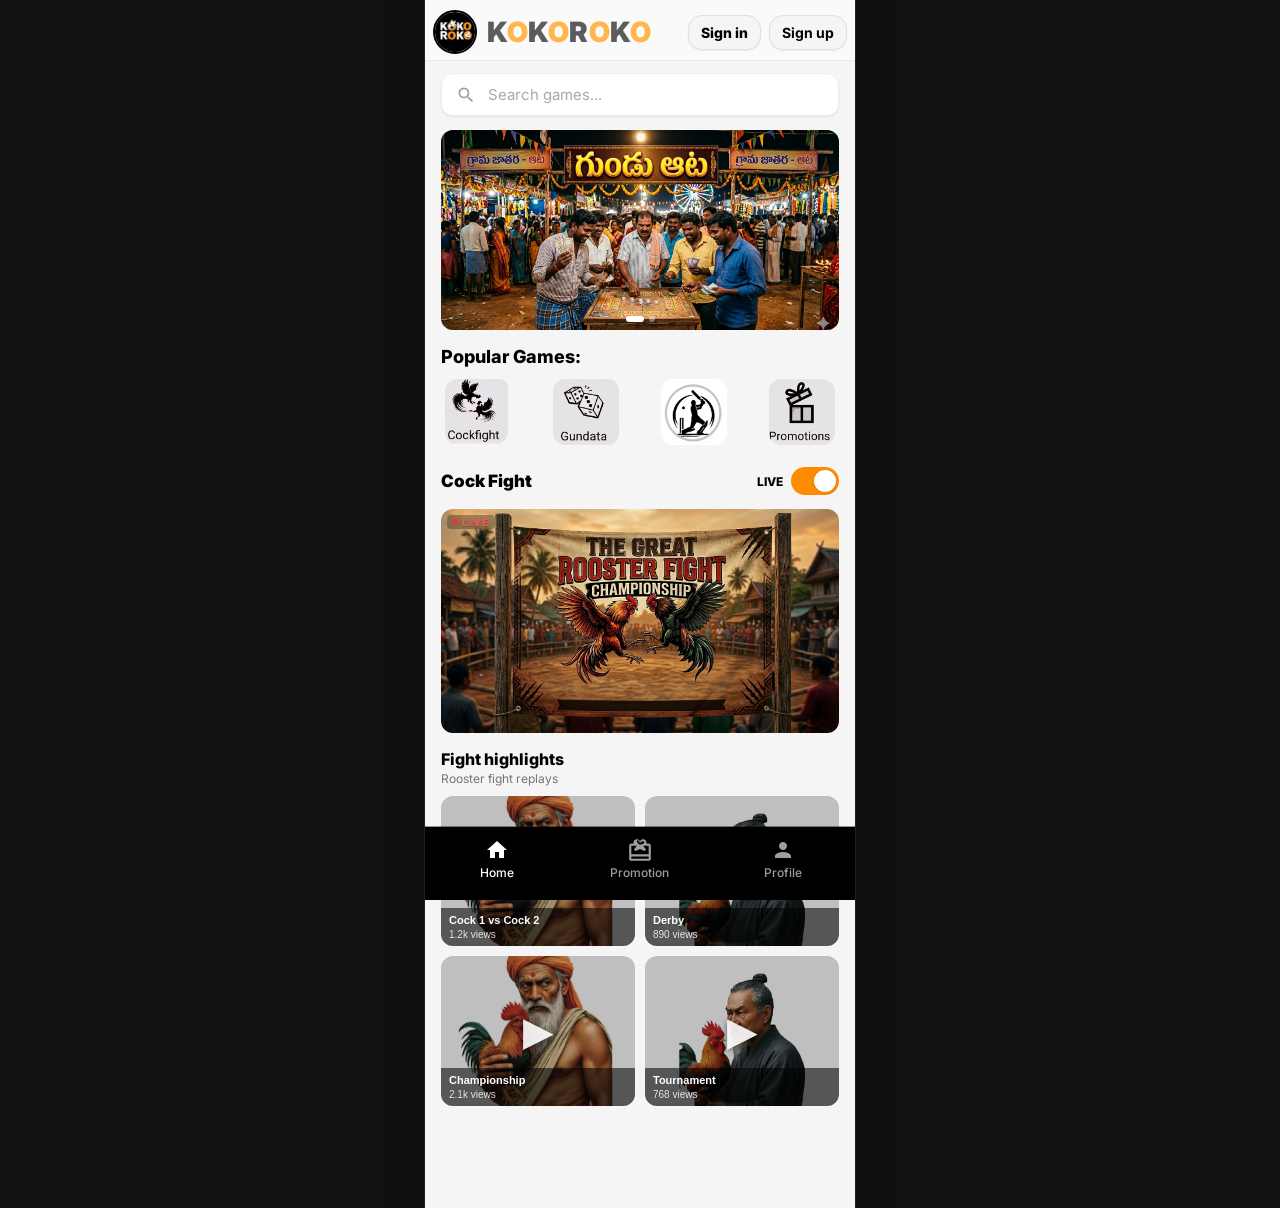
==== commit d8b80388: "feat(referral): wire Refer & Earn to referral-data API on mweb and Android Expose full referral payl" ====
--- a/mweb/index.html
+++ b/mweb/index.html
@@ -8,7 +8,7 @@
   <link rel="preconnect" href="https://fonts.googleapis.com" />
   <link rel="preconnect" href="https://fonts.gstatic.com" crossorigin />
   <link href="https://fonts.googleapis.com/css2?family=Inter:wght@500;600;700;800;900&display=swap" rel="stylesheet" />
-  <link rel="stylesheet" href="styles.css?v=50" /></head>
+  <link rel="stylesheet" href="styles.css?v=54" /></head>
 <body>
   <div class="app-frame">
     <div class="app">
@@ -370,7 +370,7 @@
                 <div class="hen-card__ov"></div>
                 <div class="hen-card__play" aria-hidden="true">▶</div>
                 <div class="hen-card__cap">
-                  <div class="hen-card__t">Meron Wala</div>
+                  <div class="hen-card__t">Cock 1 vs Cock 2</div>
                   <div class="hen-card__v">1.2k views</div>
                 </div>
               </button>
@@ -555,7 +555,7 @@
                   class="cockfight-stream__video"
                   playsinline
                   muted
-                  preload="none"
+                  preload="metadata"
                   disablePictureInPicture
                   tabindex="-1"
                   data-cockfight-live="1"
@@ -563,6 +563,18 @@
                 <div class="live-stream-badge live-stream-badge--cockfight" aria-hidden="true">
                   <span class="live-stream-badge__dot"></span>
                   <span class="live-stream-badge__text">LIVE</span>
+                </div>
+                <!-- Quality picker -->
+                <div class="cf-quality" id="cf-quality-wrap" hidden>
+                  <button type="button" class="cf-quality__btn" id="cf-quality-btn" aria-label="Video quality" aria-haspopup="true" aria-expanded="false">
+                    <svg viewBox="0 0 24 24" width="16" height="16" aria-hidden="true"><path fill="currentColor" d="M19.14 12.94c.04-.3.06-.61.06-.94s-.02-.64-.07-.94l2.03-1.58a.49.49 0 0 0 .12-.61l-1.92-3.32a.49.49 0 0 0-.59-.22l-2.39.96a7.06 7.06 0 0 0-1.62-.94l-.36-2.54a.484.484 0 0 0-.48-.41h-3.84c-.24 0-.43.17-.47.41l-.36 2.54c-.59.24-1.13.57-1.62.94l-2.39-.96a.48.48 0 0 0-.59.22L2.74 8.87a.47.47 0 0 0 .12.61l2.03 1.58c-.05.3-.07.62-.07.94s.02.64.07.94l-2.03 1.58a.47.47 0 0 0-.12.61l1.92 3.32c.12.22.37.29.59.22l2.39-.96c.5.37 1.03.7 1.62.94l.36 2.54c.05.24.24.41.48.41h3.84c.24 0 .44-.17.47-.41l.36-2.54c.59-.24 1.13-.57 1.62-.94l2.39.96c.22.08.47 0 .59-.22l1.92-3.32a.47.47 0 0 0-.12-.61l-2.01-1.58zM12 15.6c-1.98 0-3.6-1.62-3.6-3.6s1.62-3.6 3.6-3.6 3.6 1.62 3.6 3.6-1.62 3.6-3.6 3.6z"/></svg>
+                    <span id="cf-quality-label">HD</span>
+                  </button>
+                  <div class="cf-quality__menu" id="cf-quality-menu" hidden role="menu">
+                    <button class="cf-quality__opt" data-q="original" role="menuitem">Original</button>
+                    <button class="cf-quality__opt" data-q="720p" role="menuitem">720p</button>
+                    <button class="cf-quality__opt" data-q="360p" role="menuitem">360p</button>
+                  </div>
                 </div>
                 <button type="button" class="cockfight-stream__max" id="cockfight-video-max" aria-label="Maximize video" title="Full screen">
                   <svg viewBox="0 0 24 24" width="22" height="22" aria-hidden="true"><path fill="currentColor" d="M7 14H5v5h5v-2H7v-3zm-2-4h2V7h3V5H5v5zm12 7h-3v2h5v-5h-2v3zM14 5v2h3v3h2V5h-5z"/></svg>
@@ -590,7 +602,7 @@
                   <div class="cf-winner__content">
                     <div class="cf-winner__trophy">🏆</div>
                     <p class="cf-winner__title">Match Result</p>
-                    <div class="cf-winner__name" id="cf-winner-name">Meron Wins!</div>
+                    <div class="cf-winner__name" id="cf-winner-name">Cock 1 Wins!</div>
                     <div class="cf-winner__badge" id="cf-winner-badge"></div>
                     <p class="cf-winner__sub">Congratulations to all winners!</p>
                     <div class="cf-winner__timer-row">
@@ -602,26 +614,26 @@
               </div>
             </div>
 
-            <!-- Meron VS Wala bar -->
+            <!-- VS strip: labels match bet cards (merged from API side_labels via applyCockfightSideLabels) -->
             <div class="cock-vs-bar" aria-hidden="true">
-              <span class="cock-vs-bar__side cock-vs-bar__side--meron">Meron</span>
+              <span class="cock-vs-bar__side cock-vs-bar__side--cock1" data-cf-vs="COCK1">Cock 1</span>
               <span class="cock-vs-bar__vs">VS</span>
-              <span class="cock-vs-bar__side cock-vs-bar__side--wala">Wala</span>
+              <span class="cock-vs-bar__side cock-vs-bar__side--cock2" data-cf-vs="COCK2">Cock 2</span>
             </div>
 
             <!-- Bet cards — always visible below video -->
-            <div class="cock-cards-row" id="cockfight-side-bar" role="group" aria-label="Pick Meron, Draw, or Wala to bet">
-              <button type="button" class="cockfight-side-btn cockfight-side-btn--meron is-selected" data-cf-side="Meron" data-cf-display="Meron" data-cf-odd="1.90" aria-pressed="true">
+            <div class="cock-cards-row" id="cockfight-side-bar" role="group" aria-label="Pick Cock 1, Draw, or Cock 2 to bet">
+              <button type="button" class="cockfight-side-btn cockfight-side-btn--meron is-selected" data-cf-side="COCK1" data-cf-display="Cock 1" data-cf-odd="1.90" aria-pressed="true">
                 <span class="cockfight-side-btn__odd">1.90X</span>
-                <span class="cockfight-side-btn__lab">Meron</span>
-              </button>
-              <button type="button" class="cockfight-side-btn cockfight-side-btn--draw" data-cf-side="Draw" data-cf-display="Draw" data-cf-odd="4.46" aria-pressed="false">
+                <span class="cockfight-side-btn__lab">Cock 1</span>
+              </button>
+              <button type="button" class="cockfight-side-btn cockfight-side-btn--draw" data-cf-side="DRAW" data-cf-display="Draw" data-cf-odd="4.46" aria-pressed="false">
                 <span class="cockfight-side-btn__odd">4.46X</span>
                 <span class="cockfight-side-btn__lab">Draw</span>
               </button>
-              <button type="button" class="cockfight-side-btn cockfight-side-btn--green" data-cf-side="Wala" data-cf-display="Wala" data-cf-odd="1.92" aria-pressed="false">
+              <button type="button" class="cockfight-side-btn cockfight-side-btn--green" data-cf-side="COCK2" data-cf-display="Cock 2" data-cf-odd="1.92" aria-pressed="false">
                 <span class="cockfight-side-btn__odd">1.92X</span>
-                <span class="cockfight-side-btn__lab">Wala</span>
+                <span class="cockfight-side-btn__lab">Cock 2</span>
               </button>
             </div>
 
@@ -972,17 +984,58 @@
             <div class="referral-body">
               <div class="referral-hero">
                 <div class="referral-hero__lock" aria-hidden="true">🔐</div>
-                <h3 class="referral-hero__h">Receive 2% Commission.</h3>
-                <p class="referral-hero__p">For each bet your referred friend wins, you earn a reward making every one of their victories a win for you too!</p>
+                <h3 class="referral-hero__h" id="referral-hero-h">Receive —% Commission.</h3>
+                <p class="referral-hero__p" id="referral-hero-p">For each bet your referred friend wins, you earn a reward making every one of their victories a win for you too!</p>
+                <p id="referral-hero-err" class="referral-hero__err" hidden></p>
+                <div class="referral-stats" id="referral-stats" hidden>
+                  <div class="referral-stat"><span class="referral-stat__v" id="referral-stat-total">—</span><span class="referral-stat__l">Total referrals</span></div>
+                  <div class="referral-stat"><span class="referral-stat__v" id="referral-stat-active">—</span><span class="referral-stat__l">Active referrals</span></div>
+                  <div class="referral-stat"><span class="referral-stat__v" id="referral-stat-earnings">—</span><span class="referral-stat__l">Total earnings</span></div>
+                  <div class="referral-stat"><span class="referral-stat__v" id="referral-stat-today">—</span><span class="referral-stat__l">Today’s commission</span></div>
+                </div>
+                <div class="referral-stats referral-stats--more" id="referral-stats-more" hidden>
+                  <div class="referral-stat"><span class="referral-stat__v" id="referral-stat-bonus-ref">—</span><span class="referral-stat__l">Bonus / referee (instant)</span></div>
+                  <div class="referral-stat"><span class="referral-stat__v" id="referral-stat-total-comm">—</span><span class="referral-stat__l">Total commission earnings</span></div>
+                  <div class="referral-stat"><span class="referral-stat__v" id="referral-stat-daily-comm">—</span><span class="referral-stat__l">Total daily commission</span></div>
+                  <div class="referral-stat"><span class="referral-stat__v" id="referral-stat-legacy">—</span><span class="referral-stat__l">Legacy referral bonus</span></div>
+                </div>
+                <p class="referral-ist" id="referral-commission-ist-line" hidden></p>
                 <div class="referral-code" role="group" aria-label="Referral code">
-                  <span class="referral-code__t" id="referral-code-display">A G H M U 5 4 5</span>
-                  <button type="button" class="referral-code__copy" id="referral-copy-btn" aria-label="Copy code" data-copy="AGHMU545">⎘</button>
+                  <span class="referral-code__t" id="referral-code-display">— — —</span>
+                  <button type="button" class="referral-code__copy" id="referral-copy-btn" aria-label="Copy code" data-copy="">⎘</button>
                 </div>
               </div>
               <button type="button" class="referral-share" id="referral-share-row">
                 <span>Share &amp; Earn Lifetime</span>
                 <svg viewBox="0 0 24 24" width="22" height="22" aria-hidden="true"><path fill="currentColor" d="M18 16.08c-.76 0-1.44.3-1.96.77L8.91 12.7c.05-.23.09-.46.09-.7s-.04-.47-.09-.7l7.05-4.11c.54.5 1.25.81 2.04.81 1.66 0 3-1.34 3-3s-1.34-3-3-3-3 1.34-3 3c0 .24.04.47.09.7L8.04 9.81C7.5 9.31 6.79 9 6 9c-1.66 0-3 1.34-3 3s1.34 3 3 3c.79 0 1.5-.31 2.04-.81l7.12 4.16c-.05.21-.08.43-.08.65 0 1.61 1.31 2.92 2.92 2.92s2.92-1.31 2.92-2.92-1.31-2.92-2.92-2.92z"/></svg>
               </button>
+              <section class="referral-section" id="referral-slabs-section" hidden>
+                <h3 class="referral-section__h">Commission slabs</h3>
+                <div class="referral-table-wrap">
+                  <table class="referral-table" aria-label="Commission slabs">
+                    <thead>
+                      <tr><th scope="col">Min refs</th><th scope="col">Max refs</th><th scope="col">%</th></tr>
+                    </thead>
+                    <tbody id="referral-slabs-tbody"></tbody>
+                  </table>
+                </div>
+              </section>
+              <section class="referral-section" id="referral-daily-section" hidden>
+                <h3 class="referral-section__h">Recent daily commissions</h3>
+                <div class="referral-table-wrap referral-table-wrap--scroll">
+                  <table class="referral-table" aria-label="Recent daily commissions">
+                    <thead>
+                      <tr>
+                        <th scope="col">Date</th><th scope="col">Player</th><th scope="col">Loss ₹</th>
+                        <th scope="col">%</th><th scope="col">Commission ₹</th>
+                      </tr>
+                    </thead>
+                    <tbody id="referral-daily-tbody"></tbody>
+                  </table>
+                </div>
+              </section>
+              <h3 class="referral-list__h" id="referral-list-heading" hidden>Your referrals</h3>
+              <ul class="referral-list" id="referral-list" hidden></ul>
               <h3 class="referral-how__h">How does it work?</h3>
               <div class="referral-faq">
                 <div class="referral-faq__badge"><span class="referral-faq__icon">📣</span><span class="referral-faq__pill">REFER A FRIEND</span></div>
@@ -1093,22 +1146,34 @@
         preload="metadata"
         disablePictureInPicture
       ></video>
+      <!-- Quality picker (fullscreen) -->
+      <div class="cf-quality cf-quality--fs" id="cf-quality-wrap-fs" hidden>
+        <button type="button" class="cf-quality__btn" id="cf-quality-btn-fs" aria-label="Video quality" aria-haspopup="true" aria-expanded="false">
+          <svg viewBox="0 0 24 24" width="16" height="16" aria-hidden="true"><path fill="currentColor" d="M19.14 12.94c.04-.3.06-.61.06-.94s-.02-.64-.07-.94l2.03-1.58a.49.49 0 0 0 .12-.61l-1.92-3.32a.49.49 0 0 0-.59-.22l-2.39.96a7.06 7.06 0 0 0-1.62-.94l-.36-2.54a.484.484 0 0 0-.48-.41h-3.84c-.24 0-.43.17-.47.41l-.36 2.54c-.59.24-1.13.57-1.62.94l-2.39-.96a.48.48 0 0 0-.59.22L2.74 8.87a.47.47 0 0 0 .12.61l2.03 1.58c-.05.3-.07.62-.07.94s.02.64.07.94l-2.03 1.58a.47.47 0 0 0-.12.61l1.92 3.32c.12.22.37.29.59.22l2.39-.96c.5.37 1.03.7 1.62.94l.36 2.54c.05.24.24.41.48.41h3.84c.24 0 .44-.17.47-.41l.36-2.54c.59-.24 1.13-.57 1.62-.94l2.39.96c.22.08.47 0 .59-.22l1.92-3.32a.47.47 0 0 0-.12-.61l-2.01-1.58zM12 15.6c-1.98 0-3.6-1.62-3.6-3.6s1.62-3.6 3.6-3.6 3.6 1.62 3.6 3.6-1.62 3.6-3.6 3.6z"/></svg>
+          <span id="cf-quality-label-fs">HD</span>
+        </button>
+        <div class="cf-quality__menu" id="cf-quality-menu-fs" hidden role="menu">
+          <button class="cf-quality__opt" data-q="original" role="menuitem">Original</button>
+          <button class="cf-quality__opt" data-q="720p" role="menuitem">720p</button>
+          <button class="cf-quality__opt" data-q="360p" role="menuitem">360p</button>
+        </div>
+      </div>
       <div
         class="cockfight-bet-cards cockfight-bet-cards--fs cockfight-side-bar cockfight-side-bar--fs"
         id="cockfight-fs-side-bar"
         role="group"
-        aria-label="Pick Meron, Draw, or Wala to open bet card"
+        aria-label="Pick Cock 1, Draw, or Cock 2 to open bet card"
       >
-        <button type="button" class="cockfight-side-btn cockfight-side-btn--meron is-selected" data-cf-side="Meron" data-cf-display="Meron" data-cf-odd="1.90" aria-pressed="true">
-          <span class="cockfight-side-btn__lab">Meron</span>
+        <button type="button" class="cockfight-side-btn cockfight-side-btn--meron is-selected" data-cf-side="COCK1" data-cf-display="Cock 1" data-cf-odd="1.90" aria-pressed="true">
+          <span class="cockfight-side-btn__lab">Cock 1</span>
           <span class="cockfight-side-btn__odd">1.90×</span>
         </button>
-        <button type="button" class="cockfight-side-btn cockfight-side-btn--draw" data-cf-side="Draw" data-cf-display="Draw" data-cf-odd="4.46" aria-pressed="false">
+        <button type="button" class="cockfight-side-btn cockfight-side-btn--draw" data-cf-side="DRAW" data-cf-display="Draw" data-cf-odd="4.46" aria-pressed="false">
           <span class="cockfight-side-btn__lab">Draw</span>
           <span class="cockfight-side-btn__odd">4.46×</span>
         </button>
-        <button type="button" class="cockfight-side-btn cockfight-side-btn--green" data-cf-side="Wala" data-cf-display="Wala" data-cf-odd="1.92" aria-pressed="false">
-          <span class="cockfight-side-btn__lab">Wala</span>
+        <button type="button" class="cockfight-side-btn cockfight-side-btn--green" data-cf-side="COCK2" data-cf-display="Cock 2" data-cf-odd="1.92" aria-pressed="false">
+          <span class="cockfight-side-btn__lab">Cock 2</span>
           <span class="cockfight-side-btn__odd">1.92×</span>
         </button>
       </div>
@@ -1121,7 +1186,7 @@
             <svg viewBox="0 0 24 24" width="22" height="22" aria-hidden="true"><path fill="currentColor" d="M13 3a9 9 0 0 0-9 9H1l3.9 3.9.1.1L9 12H6a7 7 0 1 1 1.5 4.2L6.2 19A9 9 0 1 0 13 3zm-1 5v5l4.3 2.5.7-1.2-4-2.3V8z"/></svg>
           </button>
         </div>
-        <p class="cock-bbar__hint">Tap Meron, Draw, or Wala on the video</p>
+        <p class="cock-bbar__hint">Tap Cock 1, Draw, or Cock 2 on the video</p>
         <a href="#wallet" class="cock-bicon cock-bicon--end" data-nav="wallet" title="Wallet" aria-label="Wallet">
           <svg viewBox="0 0 24 24" width="22" height="22" aria-hidden="true"><path fill="currentColor" d="M21 18v1c0 1.1-.9 2-2 2H5a2 2 0 0 1-2-2V5c0-1.1.9-2 2-2h14a2 2 0 0 1 2 2v1h-9a2 2 0 0 0-2 2v8a2 2 0 0 0 2 2h9zm-9-2h2v-2h-2v2zm0-3h2v-2h-2v2zm0-3h2V8h-2v2z"/></svg>
         </a>
@@ -1132,7 +1197,7 @@
       <div class="cf-bet-sheet__panel" role="dialog" aria-modal="true" aria-labelledby="cf-bet-sheet-fs-title">
         <div class="cf-bet-sheet__grab" aria-hidden="true"></div>
         <div class="cf-bet-sheet__head">
-          <h3 class="cf-bet-sheet__title" id="cf-bet-sheet-fs-title">Meron · 1.90×</h3>
+          <h3 class="cf-bet-sheet__title" id="cf-bet-sheet-fs-title">Cock 1 · 1.90×</h3>
           <button type="button" class="cf-bet-sheet__x" id="cf-bet-sheet-fs-close" aria-label="Close">×</button>
         </div>
         <p class="cf-bet-sheet__sub">Select amount</p>
@@ -1150,7 +1215,8 @@
       </div>
     </div>
   </div>
-  <script src="api.js?v=23" defer></script>
-  <script src="app.js?v=40" defer></script>
+  <script src="api.js?v=24" defer></script>
+  <script src="https://cdn.jsdelivr.net/npm/hls.js@1/dist/hls.min.js"></script>
+  <script src="app.js?v=66" defer></script>
 </body>
 </html>
--- a/mweb/styles.css
+++ b/mweb/styles.css
@@ -2105,6 +2105,132 @@
   color: #333;
   line-height: 1.45;
 }
+.referral-hero__err {
+  margin: -6px 0 14px;
+  font-size: 13px;
+  color: #c62828;
+  line-height: 1.35;
+}
+.referral-stats {
+  display: grid;
+  grid-template-columns: 1fr 1fr;
+  gap: 10px;
+  margin-bottom: 14px;
+  text-align: left;
+}
+.referral-stat {
+  background: rgba(255, 255, 255, 0.88);
+  border-radius: 12px;
+  padding: 10px 12px;
+  border: 1px solid rgba(0, 0, 0, 0.06);
+}
+.referral-stat__v {
+  display: block;
+  font-size: 17px;
+  font-weight: 800;
+  color: #000;
+}
+.referral-stat__l {
+  display: block;
+  font-size: 11px;
+  color: #666;
+  margin-top: 2px;
+  font-weight: 600;
+}
+.referral-list__h {
+  margin: 0 0 8px;
+  font-size: 14px;
+  font-weight: 800;
+  color: #000;
+}
+.referral-list {
+  list-style: none;
+  padding: 0;
+  margin: 0 0 16px;
+}
+.referral-list li {
+  font-size: 13px;
+  padding: 8px 0;
+  border-bottom: 1px solid #eee;
+  display: flex;
+  justify-content: space-between;
+  gap: 8px;
+  align-items: flex-start;
+}
+.referral-list li:last-child {
+  border-bottom: none;
+}
+.referral-list__tag {
+  font-size: 11px;
+  font-weight: 700;
+  color: #2e7d32;
+  background: #e8f5e9;
+  padding: 2px 8px;
+  border-radius: 8px;
+  white-space: nowrap;
+}
+.referral-stats--more {
+  margin-top: 10px;
+}
+.referral-ist {
+  margin: 0 0 14px;
+  font-size: 12px;
+  color: #555;
+  text-align: center;
+  line-height: 1.35;
+}
+.referral-section {
+  margin-bottom: 20px;
+}
+.referral-section__h {
+  margin: 0 0 10px;
+  font-size: 15px;
+  font-weight: 800;
+  color: #000;
+}
+.referral-table-wrap {
+  border: 1px solid #e8e8e8;
+  border-radius: 12px;
+  overflow: hidden;
+  background: #fff;
+}
+.referral-table-wrap--scroll {
+  overflow-x: auto;
+  -webkit-overflow-scrolling: touch;
+}
+.referral-table {
+  width: 100%;
+  min-width: 320px;
+  border-collapse: collapse;
+  font-size: 12px;
+}
+.referral-table th,
+.referral-table td {
+  padding: 10px 8px;
+  text-align: left;
+  border-bottom: 1px solid #eee;
+  vertical-align: top;
+}
+.referral-table th {
+  font-weight: 700;
+  color: #666;
+  background: #fafafa;
+  white-space: nowrap;
+}
+.referral-table tr:last-child td {
+  border-bottom: none;
+}
+.referral-list__name {
+  font-weight: 600;
+  color: #000;
+  display: block;
+}
+.referral-list__joined {
+  display: block;
+  font-size: 11px;
+  color: #888;
+  margin-top: 2px;
+}
 .referral-code {
   display: flex;
   align-items: center;
@@ -3267,6 +3393,67 @@
   background: rgba(0, 0, 0, 0.72);
 }
 
+/* ── Quality picker ────────────────────────────────────────── */
+.cf-quality {
+  position: absolute;
+  bottom: max(8px, env(safe-area-inset-bottom, 0px));
+  right: 60px;
+  z-index: 7;
+}
+.cf-quality--fs {
+  right: 14px;
+  bottom: auto;
+  top: 14px;
+}
+.cf-quality__btn {
+  display: flex;
+  align-items: center;
+  gap: 4px;
+  padding: 0 10px;
+  height: 34px;
+  border: none;
+  border-radius: 8px;
+  background: rgba(0, 0, 0, 0.60);
+  color: #fff;
+  font-size: 12px;
+  font-weight: 600;
+  cursor: pointer;
+  -webkit-tap-highlight-color: transparent;
+  box-shadow: 0 2px 8px #0006;
+  white-space: nowrap;
+}
+.cf-quality__btn:active { background: rgba(0,0,0,.80); }
+.cf-quality__menu {
+  position: absolute;
+  bottom: calc(100% + 6px);
+  right: 0;
+  min-width: 110px;
+  background: rgba(20, 20, 20, 0.95);
+  border-radius: 10px;
+  overflow: hidden;
+  box-shadow: 0 4px 16px #0009;
+}
+.cf-quality--fs .cf-quality__menu {
+  bottom: auto;
+  top: calc(100% + 6px);
+}
+.cf-quality__opt {
+  display: block;
+  width: 100%;
+  padding: 10px 16px;
+  border: none;
+  background: transparent;
+  color: #fff;
+  font-size: 14px;
+  text-align: left;
+  cursor: pointer;
+  -webkit-tap-highlight-color: transparent;
+}
+.cf-quality__opt:hover,
+.cf-quality__opt:focus { background: rgba(255,255,255,.10); }
+.cf-quality__opt.is-active { color: #f5c842; font-weight: 700; }
+.cf-quality__opt.is-active::after { content: " ✓"; }
+
 /* ── Match countdown overlay ───────────────────────────────── */
 .cf-countdown {
   position: absolute;
@@ -3369,9 +3556,7 @@
 .cf-winner__bg {
   position: absolute;
   inset: 0;
-  background: url('assets/cockfight_banner.png') center/cover no-repeat;
-  filter: brightness(0.25) blur(3px);
-  transform: scale(1.05);
+  background: #0a0a0a;
 }
 .cf-winner__confetti {
   position: absolute;
@@ -4043,7 +4228,7 @@
   font-family: inherit;
 }
 
-/* Cockfight: Meron VS Wala bar */
+/* Cockfight VS strip (Cock 1 / Cock 2 gradient; matches APK CockFightLiveScreen tones) */
 .cock-vs-bar {
   display: flex;
   align-items: center;
@@ -4051,7 +4236,12 @@
   border-radius: 10px;
   overflow: hidden;
   height: 44px;
-  background: linear-gradient(90deg, #c0392b 0%, #c0392b 40%, #2471a3 60%, #2471a3 100%);
+  background: linear-gradient(
+    90deg,
+    rgba(211, 47, 47, 0.95) 0%,
+    rgba(255, 111, 0, 0.85) 50%,
+    rgba(25, 118, 210, 0.95) 100%
+  );
 }
 .cock-vs-bar__side {
   flex: 1;
@@ -4109,7 +4299,7 @@
   height: 48px;
   border: none;
   border-radius: 12px;
-  background: var(--orange-primary, #f57c00);
+  background: var(--orange-primary, #ff8c00);
   color: #fff;
   font-size: 16px;
   font-weight: 700;
@@ -4170,19 +4360,20 @@
   transition: box-shadow 0.15s, transform 0.1s;
   box-sizing: border-box;
 }
+/* Portrait bet cards — solids match APK CockfightPortraitPlainRed/Green/Blue (MainActivity.kt) */
 .cockfight-side-btn--meron {
-  background: linear-gradient(160deg, #c0392b 0%, #922b21 100%);
+  background: #b74a4a;
 }
 /* Draw = tie — green */
 .cockfight-side-btn--draw {
-  background: linear-gradient(160deg, #27ae60 0%, #1e8449 100%);
-}
-/* Green card = Wala side in API — blue */
+  background: #3f8f5c;
+}
+/* Cock 2 accent (historical `.cockfight-side-btn--green` class name; colors match APK blue side) */
 .cockfight-side-btn--green {
-  background: linear-gradient(160deg, #2980b9 0%, #1a5276 100%);
+  background: #3d73b5;
 }
 .cockfight-side-btn--wala {
-  background: linear-gradient(160deg, #2980b9 0%, #1a5276 100%);
+  background: #3d73b5;
 }
 .cockfight-side-btn.is-selected {
   box-shadow: 0 0 0 3px var(--orange-primary, #ff6b00);
@@ -4311,7 +4502,7 @@
   padding: 16px;
   border: none;
   border-radius: 12px;
-  background: var(--orange-primary, #ff6b00);
+  background: var(--orange-primary, #ff8c00);
   color: #fff;
   font-size: 16px;
   font-weight: 800;
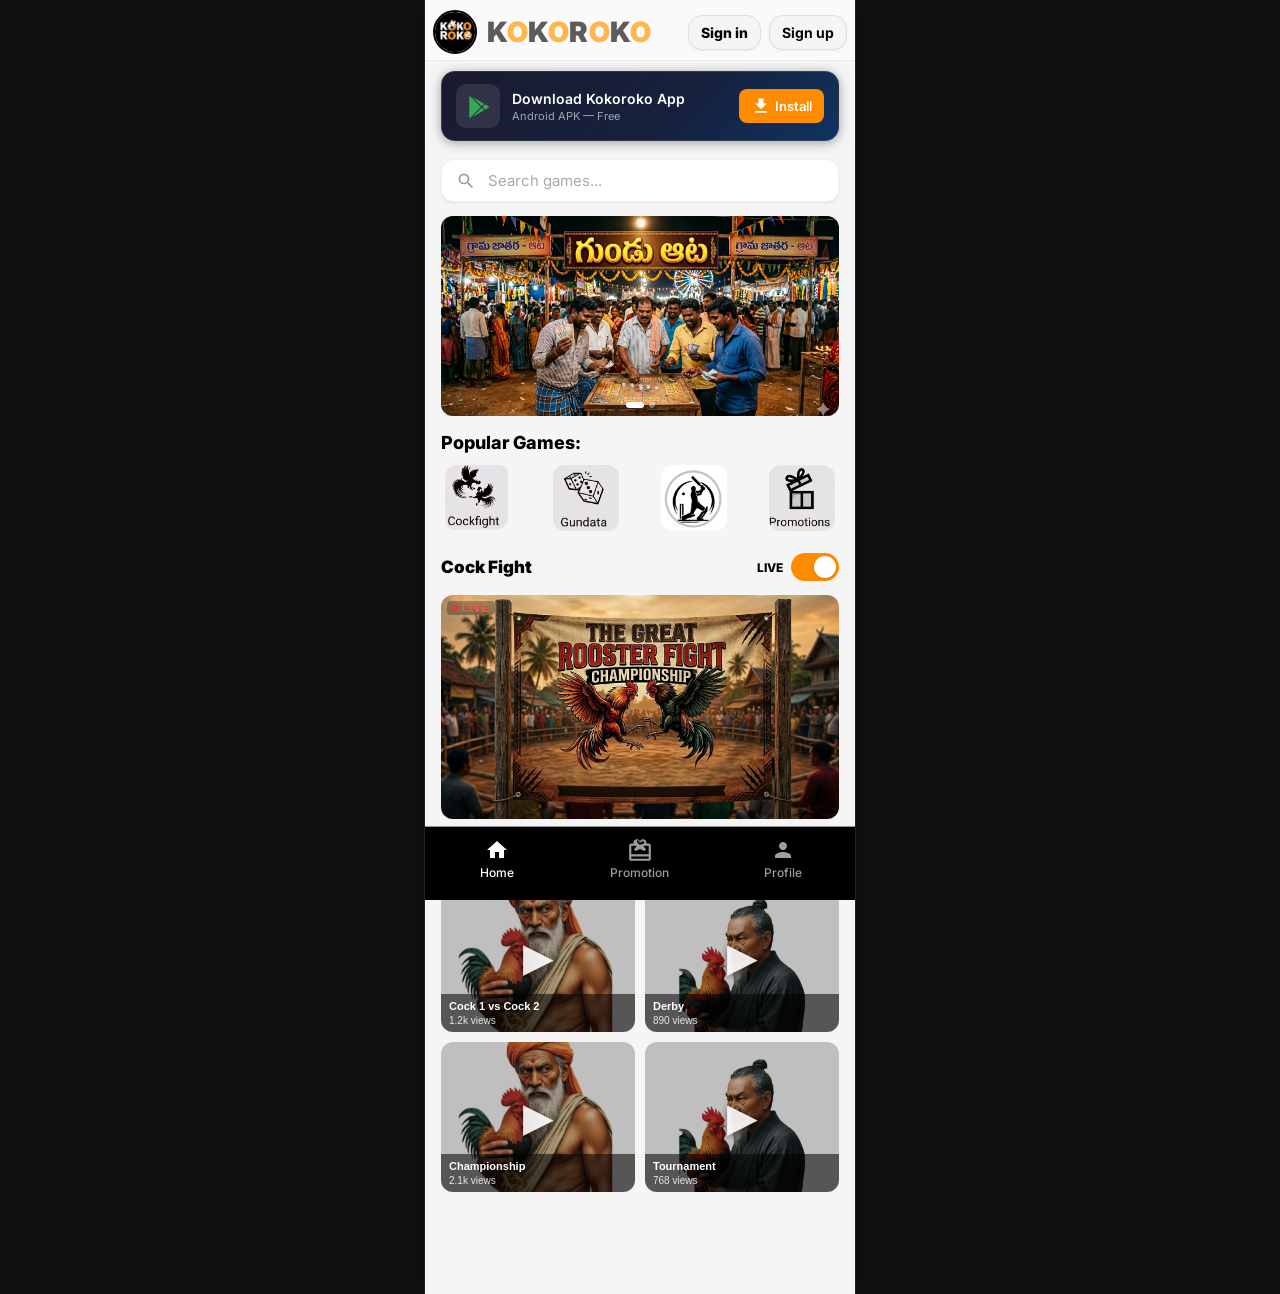
==== commit e05c177b: "feat: 30-day sessions, bank/UPI add+update, chip spacing, APK banner, withdrawal fixes - Android & m" ====
--- a/mweb/index.html
+++ b/mweb/index.html
@@ -3,12 +3,14 @@
 <head>
   <meta charset="utf-8" />
   <meta name="viewport" content="width=device-width, initial-scale=1, viewport-fit=cover" />
+  <meta http-equiv="Cache-Control" content="no-cache, no-store, must-revalidate, max-age=0" />
+  <meta http-equiv="Pragma" content="no-cache" />
   <meta name="theme-color" content="#000000" />
   <title>Kokoroko</title>
   <link rel="preconnect" href="https://fonts.googleapis.com" />
   <link rel="preconnect" href="https://fonts.gstatic.com" crossorigin />
   <link href="https://fonts.googleapis.com/css2?family=Inter:wght@500;600;700;800;900&display=swap" rel="stylesheet" />
-  <link rel="stylesheet" href="styles.css?v=54" /></head>
+  <link rel="stylesheet" href="styles.css?v=70" /></head>
 <body>
   <div class="app-frame">
     <div class="app">
@@ -289,7 +291,6 @@
               <svg viewBox="0 0 24 24" width="20" height="20"><path fill="currentColor" d="M19 9h-4V3H9v6H5l7 7 7-7zM5 18v2h14v-2H5z"/></svg>
               Install
             </span>
-            <button type="button" class="apk-banner__close" id="apk-banner-close" aria-label="Dismiss">×</button>
           </a>
 
           <div class="search-wrap">
@@ -492,18 +493,14 @@
               <div class="wallet-dest" data-wallet-only-withdraw hidden>
                 <h3 class="wallet-dest__h">Withdrawal destination</h3>
                 <div class="wallet-dest__inner" data-wallet-dest-bank hidden>
-                  <p class="wallet-dest__hint" id="wallet-saved-bank">Saved bank details load when signed in.</p>
-                  <button type="button" class="wallet-outlined-btn" data-add="bank" aria-label="Add bank account">
-                    <svg viewBox="0 0 24 24" width="18" height="18" aria-hidden="true"><path fill="currentColor" d="M19 13h-6v6h-2v-6H5v-2h6V5h2v6h6v2z"/></svg>
-                    <span>Add bank account</span>
-                  </button>
+                  <div id="wallet-bank-cards">
+                    <p class="wallet-dest__hint wallet-dest__hint--loading">Loading…</p>
+                  </div>
                 </div>
                 <div class="wallet-dest__inner" data-wallet-dest-upi hidden>
-                  <p class="wallet-dest__hint" id="wallet-saved-upi">Saved UPI loads when signed in.</p>
-                  <button type="button" class="wallet-outlined-btn" data-add="upi" aria-label="Add UPI ID">
-                    <svg viewBox="0 0 24 24" width="18" height="18" aria-hidden="true"><path fill="currentColor" d="M19 13h-6v6h-2v-6H5v-2h6V5h2v6h6v2z"/></svg>
-                    <span>Add UPI ID</span>
-                  </button>
+                  <div id="wallet-upi-cards">
+                    <p class="wallet-dest__hint wallet-dest__hint--loading">Loading…</p>
+                  </div>
                 </div>
               </div>
               <h2 class="wallet-section-title">Enter Amount</h2>
@@ -563,6 +560,8 @@
                 <div class="live-stream-badge live-stream-badge--cockfight" aria-hidden="true">
                   <span class="live-stream-badge__dot"></span>
                   <span class="live-stream-badge__text">LIVE</span>
+                  <span class="live-stream-badge__sep">·</span>
+                  <span class="live-stream-badge__viewers" id="cf-viewers">5.2K watching</span>
                 </div>
                 <!-- Quality picker -->
                 <div class="cf-quality" id="cf-quality-wrap" hidden>
@@ -623,16 +622,16 @@
 
             <!-- Bet cards — always visible below video -->
             <div class="cock-cards-row" id="cockfight-side-bar" role="group" aria-label="Pick Cock 1, Draw, or Cock 2 to bet">
-              <button type="button" class="cockfight-side-btn cockfight-side-btn--meron is-selected" data-cf-side="COCK1" data-cf-display="Cock 1" data-cf-odd="1.90" aria-pressed="true">
-                <span class="cockfight-side-btn__odd">1.90X</span>
+              <button type="button" class="cockfight-side-btn cockfight-side-btn--meron is-selected" data-cf-side="COCK1" data-cf-display="Cock 1" data-cf-odd="—" aria-pressed="true">
+                <span class="cockfight-side-btn__odd">—×</span>
                 <span class="cockfight-side-btn__lab">Cock 1</span>
               </button>
-              <button type="button" class="cockfight-side-btn cockfight-side-btn--draw" data-cf-side="DRAW" data-cf-display="Draw" data-cf-odd="4.46" aria-pressed="false">
-                <span class="cockfight-side-btn__odd">4.46X</span>
+              <button type="button" class="cockfight-side-btn cockfight-side-btn--draw" data-cf-side="DRAW" data-cf-display="Draw" data-cf-odd="—" aria-pressed="false">
+                <span class="cockfight-side-btn__odd">—×</span>
                 <span class="cockfight-side-btn__lab">Draw</span>
               </button>
-              <button type="button" class="cockfight-side-btn cockfight-side-btn--green" data-cf-side="COCK2" data-cf-display="Cock 2" data-cf-odd="1.92" aria-pressed="false">
-                <span class="cockfight-side-btn__odd">1.92X</span>
+              <button type="button" class="cockfight-side-btn cockfight-side-btn--green" data-cf-side="COCK2" data-cf-display="Cock 2" data-cf-odd="—" aria-pressed="false">
+                <span class="cockfight-side-btn__odd">—×</span>
                 <span class="cockfight-side-btn__lab">Cock 2</span>
               </button>
             </div>
@@ -984,8 +983,52 @@
             <div class="referral-body">
               <div class="referral-hero">
                 <div class="referral-hero__lock" aria-hidden="true">🔐</div>
-                <h3 class="referral-hero__h" id="referral-hero-h">Receive —% Commission.</h3>
+                <h3 class="referral-hero__h" id="referral-hero-h">Receive up to 8% commission</h3>
+                <div class="referral-code referral-code--top" role="group" aria-label="Referral code">
+                  <span class="referral-code__t" id="referral-code-display">— — —</span>
+                  <button type="button" class="referral-code__copy" id="referral-copy-btn" aria-label="Copy code" data-copy="">⎘</button>
+                </div>
+                <button type="button" class="referral-share referral-share--top" id="referral-share-row">
+                  <span>Share &amp; Earn Lifetime</span>
+                  <svg viewBox="0 0 24 24" width="22" height="22" aria-hidden="true"><path fill="currentColor" d="M18 16.08c-.76 0-1.44.3-1.96.77L8.91 12.7c.05-.23.09-.46.09-.7s-.04-.47-.09-.7l7.05-4.11c.54.5 1.25.81 2.04.81 1.66 0 3-1.34 3-3s-1.34-3-3-3-3 1.34-3 3c0 .24.04.47.09.7L8.04 9.81C7.5 9.31 6.79 9 6 9c-1.66 0-3 1.34-3 3s1.34 3 3 3c.79 0 1.5-.31 2.04-.81l7.12 4.16c-.05.21-.08.43-.08.65 0 1.61 1.31 2.92 2.92 2.92s2.92-1.31 2.92-2.92-1.31-2.92-2.92-2.92z"/></svg>
+                </button>
                 <p class="referral-hero__p" id="referral-hero-p">For each bet your referred friend wins, you earn a reward making every one of their victories a win for you too!</p>
+                <div class="referral-disclosures">
+                  <button type="button" class="referral-disclosure-btn" id="referral-disclosure-slabs" aria-expanded="false" aria-controls="referral-slabs-panel">
+                    <span class="referral-disclosure-btn__label">Commission slabs</span>
+                    <span class="referral-disclosure-btn__caret" aria-hidden="true">▾</span>
+                  </button>
+                  <div id="referral-slabs-panel" class="referral-disclosure-panel" hidden role="region" aria-labelledby="referral-disclosure-slabs">
+                    <p class="referral-slabs-intro">
+                      Each row is your <strong>total referred members</strong> (everyone who joined with your code) and the <strong>commission rate</strong> that applies for that tier.
+                    </p>
+                    <div class="referral-table-wrap">
+                      <table class="referral-table" aria-label="Commission by number of referrals">
+                        <thead>
+                          <tr>
+                            <th scope="col">When your referrals reach</th>
+                            <th scope="col">You earn</th>
+                          </tr>
+                        </thead>
+                        <tbody id="referral-slabs-tbody"></tbody>
+                      </table>
+                    </div>
+                    <p id="referral-slabs-empty" class="referral-disclosure-empty" hidden>No slab data from the server yet.</p>
+                  </div>
+                  <button type="button" class="referral-disclosure-btn" id="referral-disclosure-rules" aria-expanded="false" aria-controls="referral-rules-panel">
+                    <span class="referral-disclosure-btn__label">How to earn referral bonus</span>
+                    <span class="referral-disclosure-btn__caret" aria-hidden="true">▾</span>
+                  </button>
+                  <div id="referral-rules-panel" class="referral-disclosure-panel referral-rules-panel" hidden role="region" aria-labelledby="referral-disclosure-rules">
+                    <ul class="referral-rules-list">
+                      <li>Share your unique referral code with friends.</li>
+                      <li>They must register using your code. When they play and meet the platform’s activity rules, you earn commission on eligible turnover.</li>
+                      <li>Higher referral counts can unlock better commission rates — open <strong>Commission slabs</strong> above to see how many referred members qualify for each tier and the rate you earn.</li>
+                      <li>Instant referral bonus (if offered) is credited per referee when conditions are met; check your stats for amounts.</li>
+                      <li>Daily commission and dates may be shown in IST where the server provides them.</li>
+                    </ul>
+                  </div>
+                </div>
                 <p id="referral-hero-err" class="referral-hero__err" hidden></p>
                 <div class="referral-stats" id="referral-stats" hidden>
                   <div class="referral-stat"><span class="referral-stat__v" id="referral-stat-total">—</span><span class="referral-stat__l">Total referrals</span></div>
@@ -1000,26 +1043,7 @@
                   <div class="referral-stat"><span class="referral-stat__v" id="referral-stat-legacy">—</span><span class="referral-stat__l">Legacy referral bonus</span></div>
                 </div>
                 <p class="referral-ist" id="referral-commission-ist-line" hidden></p>
-                <div class="referral-code" role="group" aria-label="Referral code">
-                  <span class="referral-code__t" id="referral-code-display">— — —</span>
-                  <button type="button" class="referral-code__copy" id="referral-copy-btn" aria-label="Copy code" data-copy="">⎘</button>
-                </div>
-              </div>
-              <button type="button" class="referral-share" id="referral-share-row">
-                <span>Share &amp; Earn Lifetime</span>
-                <svg viewBox="0 0 24 24" width="22" height="22" aria-hidden="true"><path fill="currentColor" d="M18 16.08c-.76 0-1.44.3-1.96.77L8.91 12.7c.05-.23.09-.46.09-.7s-.04-.47-.09-.7l7.05-4.11c.54.5 1.25.81 2.04.81 1.66 0 3-1.34 3-3s-1.34-3-3-3-3 1.34-3 3c0 .24.04.47.09.7L8.04 9.81C7.5 9.31 6.79 9 6 9c-1.66 0-3 1.34-3 3s1.34 3 3 3c.79 0 1.5-.31 2.04-.81l7.12 4.16c-.05.21-.08.43-.08.65 0 1.61 1.31 2.92 2.92 2.92s2.92-1.31 2.92-2.92-1.31-2.92-2.92-2.92z"/></svg>
-              </button>
-              <section class="referral-section" id="referral-slabs-section" hidden>
-                <h3 class="referral-section__h">Commission slabs</h3>
-                <div class="referral-table-wrap">
-                  <table class="referral-table" aria-label="Commission slabs">
-                    <thead>
-                      <tr><th scope="col">Min refs</th><th scope="col">Max refs</th><th scope="col">%</th></tr>
-                    </thead>
-                    <tbody id="referral-slabs-tbody"></tbody>
-                  </table>
-                </div>
-              </section>
+              </div>
               <section class="referral-section" id="referral-daily-section" hidden>
                 <h3 class="referral-section__h">Recent daily commissions</h3>
                 <div class="referral-table-wrap referral-table-wrap--scroll">
@@ -1036,11 +1060,6 @@
               </section>
               <h3 class="referral-list__h" id="referral-list-heading" hidden>Your referrals</h3>
               <ul class="referral-list" id="referral-list" hidden></ul>
-              <h3 class="referral-how__h">How does it work?</h3>
-              <div class="referral-faq">
-                <div class="referral-faq__badge"><span class="referral-faq__icon">📣</span><span class="referral-faq__pill">REFER A FRIEND</span></div>
-                <p class="referral-faq__q">How referral works and how to earn?</p>
-              </div>
             </div>
           </div>
 
@@ -1136,6 +1155,8 @@
       <div class="live-stream-badge live-stream-badge--fs" aria-hidden="true">
         <span class="live-stream-badge__dot"></span>
         <span class="live-stream-badge__text">LIVE</span>
+        <span class="live-stream-badge__sep">·</span>
+        <span class="live-stream-badge__viewers" id="cf-viewers-fs">5.2K watching</span>
       </div>
       <video
         id="cockfight-video-fs"
@@ -1164,17 +1185,17 @@
         role="group"
         aria-label="Pick Cock 1, Draw, or Cock 2 to open bet card"
       >
-        <button type="button" class="cockfight-side-btn cockfight-side-btn--meron is-selected" data-cf-side="COCK1" data-cf-display="Cock 1" data-cf-odd="1.90" aria-pressed="true">
+        <button type="button" class="cockfight-side-btn cockfight-side-btn--meron is-selected" data-cf-side="COCK1" data-cf-display="Cock 1" data-cf-odd="—" aria-pressed="true">
           <span class="cockfight-side-btn__lab">Cock 1</span>
-          <span class="cockfight-side-btn__odd">1.90×</span>
+          <span class="cockfight-side-btn__odd">—×</span>
         </button>
-        <button type="button" class="cockfight-side-btn cockfight-side-btn--draw" data-cf-side="DRAW" data-cf-display="Draw" data-cf-odd="4.46" aria-pressed="false">
+        <button type="button" class="cockfight-side-btn cockfight-side-btn--draw" data-cf-side="DRAW" data-cf-display="Draw" data-cf-odd="—" aria-pressed="false">
           <span class="cockfight-side-btn__lab">Draw</span>
-          <span class="cockfight-side-btn__odd">4.46×</span>
+          <span class="cockfight-side-btn__odd">—×</span>
         </button>
-        <button type="button" class="cockfight-side-btn cockfight-side-btn--green" data-cf-side="COCK2" data-cf-display="Cock 2" data-cf-odd="1.92" aria-pressed="false">
+        <button type="button" class="cockfight-side-btn cockfight-side-btn--green" data-cf-side="COCK2" data-cf-display="Cock 2" data-cf-odd="—" aria-pressed="false">
           <span class="cockfight-side-btn__lab">Cock 2</span>
-          <span class="cockfight-side-btn__odd">1.92×</span>
+          <span class="cockfight-side-btn__odd">—×</span>
         </button>
       </div>
       <button type="button" class="cockfight-fsdialog__close" id="cockfight-fs-close" aria-label="Close full screen">×</button>
@@ -1197,7 +1218,7 @@
       <div class="cf-bet-sheet__panel" role="dialog" aria-modal="true" aria-labelledby="cf-bet-sheet-fs-title">
         <div class="cf-bet-sheet__grab" aria-hidden="true"></div>
         <div class="cf-bet-sheet__head">
-          <h3 class="cf-bet-sheet__title" id="cf-bet-sheet-fs-title">Cock 1 · 1.90×</h3>
+          <h3 class="cf-bet-sheet__title" id="cf-bet-sheet-fs-title">Cock 1 · —×</h3>
           <button type="button" class="cf-bet-sheet__x" id="cf-bet-sheet-fs-close" aria-label="Close">×</button>
         </div>
         <p class="cf-bet-sheet__sub">Select amount</p>
@@ -1215,8 +1236,9 @@
       </div>
     </div>
   </div>
-  <script src="api.js?v=24" defer></script>
+  <script src="api-base.generated.js?v=1"></script>
+  <script src="api.js?v=31" defer></script>
   <script src="https://cdn.jsdelivr.net/npm/hls.js@1/dist/hls.min.js"></script>
-  <script src="app.js?v=66" defer></script>
+  <script src="app.js?v=78" defer></script>
 </body>
 </html>
--- a/mweb/styles.css
+++ b/mweb/styles.css
@@ -51,6 +51,7 @@
 
 /* Phone frame: centered on desktop, full width on small screens */
 .app-frame {
+  min-height: 100svh;
   min-height: 100dvh;
   display: flex;
   justify-content: center;
@@ -60,6 +61,8 @@
 .app {
   width: 100%;
   max-width: var(--app-max);
+  /* svh first: stable viewport avoids a strip below the cockfight dock on mobile */
+  min-height: 100svh;
   min-height: 100dvh;
   background: var(--page-bg);
   position: relative;
@@ -78,11 +81,18 @@
 html[data-tab="register"] .bottom-nav {
   display: none;
 }
-html[data-tab="cockfight"] .content,
 html[data-tab="gundu"] .content,
 html[data-tab="login"] .content,
 html[data-tab="register"] .content {
   padding-bottom: max(0px, env(safe-area-inset-bottom, 0px));
+}
+/* Cockfight: dock already pads for safe-area; avoid a strip of .app bg below the panel */
+html[data-tab="cockfight"] .content {
+  padding-bottom: 0;
+}
+/* Fixed dock height + safe inset — reserve space in scroll so chips aren’t covered */
+html[data-tab="cockfight"] {
+  --cockfight-dock-pad: calc(76px + env(safe-area-inset-bottom, 0px));
 }
 html[data-tab="login"] .top-header,
 html[data-tab="register"] .top-header {
@@ -658,15 +668,11 @@
 
 /* Home search */
 /* APK download banner */
-@keyframes apk-banner-in {
-  from { opacity: 0; transform: translateY(-14px); max-height: 0; margin-top: 0; margin-bottom: 0; padding-top: 0; padding-bottom: 0; }
-  to   { opacity: 1; transform: translateY(0);     max-height: 120px; margin-top: 10px; margin-bottom: 4px; padding-top: 12px; padding-bottom: 12px; }
-}
 .apk-banner {
   display: flex;
   align-items: center;
   gap: 12px;
-  margin: 10px 16px 4px;
+  margin: 10px 16px 8px;
   padding: 12px 14px;
   background: linear-gradient(135deg, #1a1a2e 0%, #16213e 60%, #0f3460 100%);
   border: 1px solid rgba(255,255,255,0.1);
@@ -674,19 +680,6 @@
   text-decoration: none;
   color: #fff;
   box-shadow: 0 2px 12px rgba(0,0,0,0.35);
-  overflow: hidden;
-  /* hidden until JS reveals it */
-  opacity: 0;
-  max-height: 0;
-  margin-top: 0;
-  margin-bottom: 0;
-  padding-top: 0;
-  padding-bottom: 0;
-  pointer-events: none;
-}
-.apk-banner--visible {
-  animation: apk-banner-in 0.45s cubic-bezier(0.22, 1, 0.36, 1) forwards;
-  pointer-events: auto;
 }
 .apk-banner[hidden] { display: none !important; }
 .apk-banner__icon {
@@ -730,17 +723,6 @@
   color: #fff;
   font-size: 13px;
   font-weight: 600;
-}
-.apk-banner__close {
-  flex-shrink: 0;
-  background: none;
-  border: none;
-  color: rgba(255,255,255,0.5);
-  font-size: 20px;
-  line-height: 1;
-  padding: 0 0 0 4px;
-  cursor: pointer;
-  -webkit-tap-highlight-color: transparent;
 }
 
 .search-wrap {
@@ -1039,6 +1021,18 @@
   letter-spacing: 0.1em;
   line-height: 1;
   text-shadow: 0 1px 1px rgba(0, 0, 0, 0.25);
+}
+.live-stream-badge__sep {
+  color: rgba(255, 255, 255, 0.55);
+  font-size: 10px;
+  line-height: 1;
+}
+.live-stream-badge__viewers {
+  color: rgba(255, 255, 255, 0.9);
+  font-size: 10px;
+  font-weight: 600;
+  line-height: 1;
+  letter-spacing: 0.01em;
 }
 @keyframes live-dot-blink {
   0%,
@@ -1499,6 +1493,149 @@
 .wallet-dest__inner {
   width: 100%;
 }
+.wallet-dest__hint {
+  margin: 0 0 8px;
+  font-size: 13px;
+  color: #888;
+  line-height: 1.4;
+}
+.wallet-dest__hint--loading {
+  color: var(--orange-primary);
+  opacity: 0.7;
+}
+.wallet-acct-card {
+  position: relative;
+  background: #fff;
+  border: 1.5px solid #e0e0e0;
+  border-radius: 12px;
+  padding: 12px 14px;
+  margin-bottom: 10px;
+  cursor: pointer;
+  transition: border-color 0.15s, background 0.15s;
+  -webkit-tap-highlight-color: transparent;
+}
+.wallet-acct-card:last-child {
+  margin-bottom: 0;
+}
+.wallet-acct-card.is-selected {
+  border-color: var(--orange-primary);
+  background: #fff8f2;
+}
+.wallet-acct-card__row {
+  display: flex;
+  justify-content: space-between;
+  align-items: center;
+  gap: 8px;
+  padding: 3px 0;
+}
+.wallet-acct-card__label {
+  font-size: 12px;
+  color: #888;
+  flex-shrink: 0;
+  min-width: 96px;
+}
+.wallet-acct-card__val {
+  font-size: 13px;
+  color: #111;
+  font-weight: 600;
+  text-align: right;
+  display: flex;
+  align-items: center;
+  gap: 5px;
+}
+.wallet-acct-card__mono {
+  font-family: "Courier New", monospace;
+  font-size: 12px;
+  letter-spacing: 0.02em;
+}
+.wallet-acct-card__copy {
+  background: none;
+  border: none;
+  cursor: pointer;
+  padding: 2px;
+  color: var(--orange-primary);
+  display: inline-flex;
+  align-items: center;
+  flex-shrink: 0;
+}
+.wallet-acct-card__badge {
+  display: inline-block;
+  background: #e8f5e9;
+  color: #2e7d32;
+  font-size: 10px;
+  font-weight: 700;
+  padding: 2px 8px;
+  border-radius: 8px;
+  margin-top: 6px;
+}
+/* Inline add-bank / add-UPI form */
+.acct-add-form {
+  display: flex;
+  flex-direction: column;
+  gap: 10px;
+  padding: 14px;
+  background: #f9f9f9;
+  border: 1px solid #e0e0e0;
+  border-radius: 12px;
+  margin-bottom: 8px;
+}
+.acct-add-form__title {
+  font-size: 14px;
+  font-weight: 700;
+  color: #1a1a1a;
+  margin: 0 0 2px;
+}
+.acct-add-form__input {
+  width: 100%;
+  box-sizing: border-box;
+  padding: 10px 12px;
+  border: 1px solid #ccc;
+  border-radius: 8px;
+  font-size: 14px;
+  color: #1a1a1a;
+  background: #fff;
+  outline: none;
+  -webkit-appearance: none;
+}
+.acct-add-form__input:focus {
+  border-color: var(--orange-primary, #f57c00);
+  box-shadow: 0 0 0 2px rgba(245,124,0,0.15);
+}
+.acct-add-form__err {
+  font-size: 12px;
+  color: #c62828;
+  margin: 0;
+}
+.acct-add-form__btn {
+  width: 100%;
+  padding: 12px;
+  border: none;
+  border-radius: 8px;
+  background: var(--orange-primary, #f57c00);
+  color: #fff;
+  font-size: 14px;
+  font-weight: 700;
+  cursor: pointer;
+  -webkit-tap-highlight-color: transparent;
+}
+.acct-add-form__btn:disabled {
+  opacity: 0.6;
+  cursor: default;
+}
+.acct-update-btn {
+  display: inline-block;
+  margin-top: 10px;
+  padding: 6px 14px;
+  border: 1px solid var(--orange-primary, #f57c00);
+  border-radius: 6px;
+  background: transparent;
+  color: var(--orange-primary, #f57c00);
+  font-size: 13px;
+  font-weight: 600;
+  cursor: pointer;
+  -webkit-tap-highlight-color: transparent;
+}
+
 /* Matches OutlinedButton on WalletScreen (Add bank / Add UPI) */
 .wallet-outlined-btn {
   display: inline-flex;
@@ -2100,10 +2237,92 @@
   color: #000;
 }
 .referral-hero__p {
-  margin: 0 0 18px;
+  margin: 0 0 14px;
   font-size: 14px;
   color: #333;
   line-height: 1.45;
+}
+.referral-disclosures {
+  width: 100%;
+  text-align: left;
+  margin-bottom: 14px;
+}
+.referral-disclosure-btn {
+  display: flex;
+  align-items: center;
+  justify-content: space-between;
+  width: 100%;
+  padding: 12px 14px;
+  margin-bottom: 8px;
+  font-size: 15px;
+  font-weight: 700;
+  font-family: inherit;
+  color: #000;
+  background: rgba(255, 255, 255, 0.95);
+  border: 1px solid rgba(0, 0, 0, 0.1);
+  border-radius: 12px;
+  cursor: pointer;
+  text-align: left;
+  transition: background 0.15s;
+}
+.referral-disclosure-btn:hover {
+  background: #fff;
+}
+.referral-disclosure-btn__caret {
+  font-size: 12px;
+  opacity: 0.7;
+  transition: transform 0.2s;
+}
+.referral-disclosure-btn--open .referral-disclosure-btn__caret {
+  transform: rotate(180deg);
+}
+.referral-disclosure-panel {
+  margin: 0 0 12px;
+  padding: 0 0 4px;
+}
+.referral-disclosure-empty {
+  margin: 0;
+  padding: 10px 4px 8px;
+  font-size: 13px;
+  color: #666;
+  line-height: 1.4;
+}
+.referral-rules-panel {
+  padding: 0 4px 8px;
+}
+.referral-rules-list {
+  margin: 0;
+  padding: 0 0 0 18px;
+  font-size: 13px;
+  color: #333;
+  line-height: 1.5;
+}
+.referral-rules-list li {
+  margin-bottom: 8px;
+}
+.referral-rules-list li:last-child {
+  margin-bottom: 0;
+}
+.referral-slabs-intro {
+  margin: 0 4px 10px;
+  padding: 0;
+  font-size: 13px;
+  color: #555;
+  line-height: 1.45;
+}
+.referral-table .referral-table__tier {
+  font-weight: 600;
+  color: #111;
+}
+.referral-code--top {
+  margin: 4px 0 10px;
+}
+.referral-share--top {
+  width: 100%;
+  margin: 0 0 14px;
+}
+.referral-share--top + .referral-hero__p {
+  margin-top: 0;
 }
 .referral-hero__err {
   margin: -6px 0 14px;
@@ -2332,11 +2551,14 @@
   max-width: 100%;
 }
 .cockfight-scroll {
-  flex: 1 1 auto;
+  flex: 1 1 0;
   overflow-y: auto;
   -webkit-overflow-scrolling: touch;
   min-height: 0;
-  padding-bottom: 8px;
+  padding-bottom: 0;
+}
+html[data-tab="cockfight"] .cockfight-scroll {
+  padding-bottom: var(--cockfight-dock-pad);
 }
 .cockfight-top {
   display: flex;
@@ -2553,8 +2775,19 @@
 .cockfight-dock {
   flex-shrink: 0;
   background: #0d0d0d;
-  padding-top: 20px;
+  padding-top: 6px;
   padding-bottom: max(4px, env(safe-area-inset-bottom, 0px));
+}
+/* Pin bar to viewport bottom — removes gap below Place Bet on mobile (flex/dvh issues) */
+html[data-tab="cockfight"] .cockfight-dock {
+  position: fixed;
+  left: 0;
+  right: 0;
+  bottom: 0;
+  width: 100%;
+  max-width: var(--app-max);
+  margin-inline: auto;
+  z-index: 30;
 }
 .cock-chips {
   display: flex;
@@ -3463,7 +3696,9 @@
   overflow: hidden;
   display: flex;
   align-items: center;
-  justify-content: center;
+  justify-content: flex-end;
+  padding: 0 12px max(10px, env(safe-area-inset-bottom, 0px));
+  box-sizing: border-box;
 }
 .cf-countdown__bg {
   position: absolute;
@@ -3478,9 +3713,11 @@
   display: flex;
   flex-direction: column;
   align-items: center;
-  gap: 6px;
-  padding: 16px;
+  gap: 4px;
+  padding: 8px 8px 0;
   text-align: center;
+  width: 100%;
+  max-width: 100%;
 }
 .cf-countdown__vs {
   display: flex;
@@ -3539,6 +3776,7 @@
   font-size: 12px;
   color: rgba(255,255,255,0.65);
   margin: 0;
+  padding-bottom: 0;
   text-shadow: 0 1px 4px rgba(0,0,0,0.8);
 }
 
@@ -4232,7 +4470,7 @@
 .cock-vs-bar {
   display: flex;
   align-items: center;
-  margin: 16px 12px 40px;
+  margin: 12px 12px 10px;
   border-radius: 10px;
   overflow: hidden;
   height: 44px;
@@ -4264,12 +4502,13 @@
   display: flex;
   flex-direction: row;
   gap: 8px;
-  padding: 4px 12px 20px;
+  padding: 4px 12px 18px;
 }
 
 /* Cockfight: chips always visible below cards */
 .cock-chips-wrap {
-  padding: 20px 12px 24px;
+  margin-top: 22px;
+  padding: 8px 12px 10px;
   overflow-x: auto;
   -webkit-overflow-scrolling: touch;
   scrollbar-width: none;
